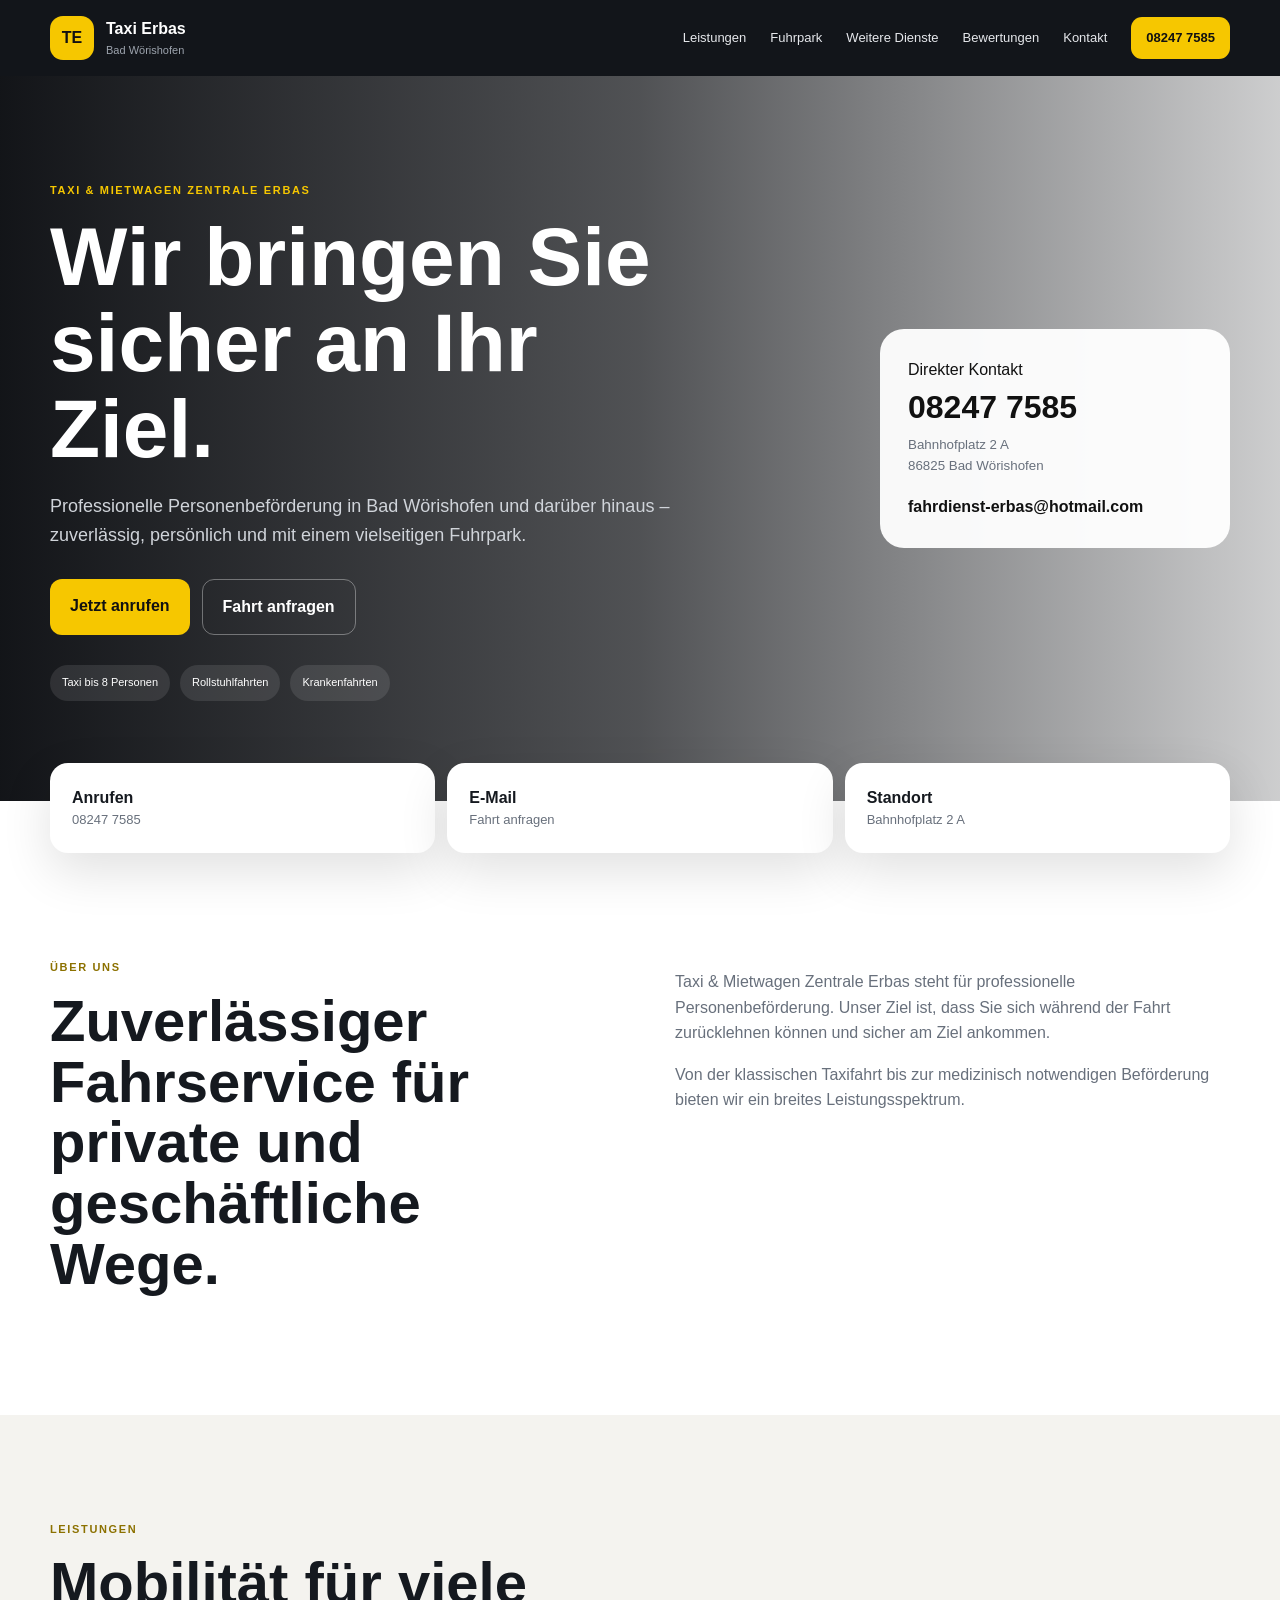
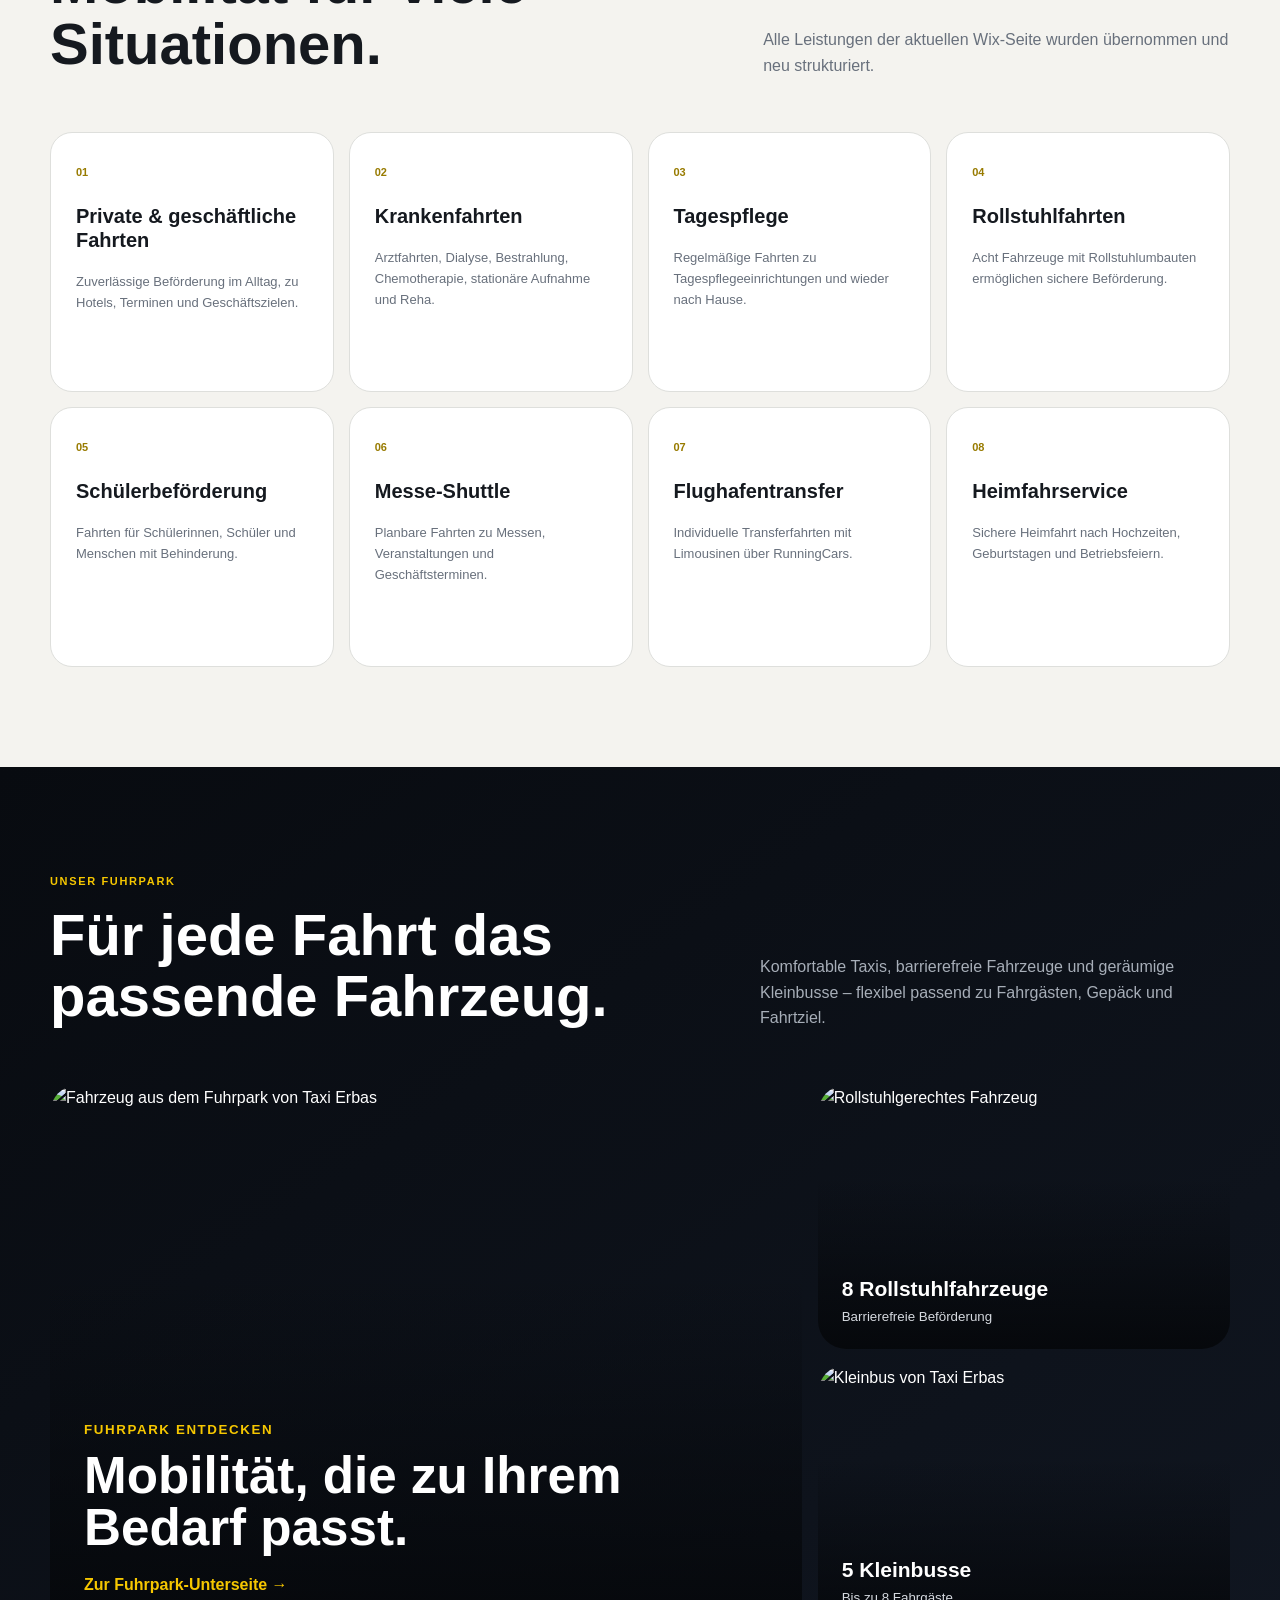
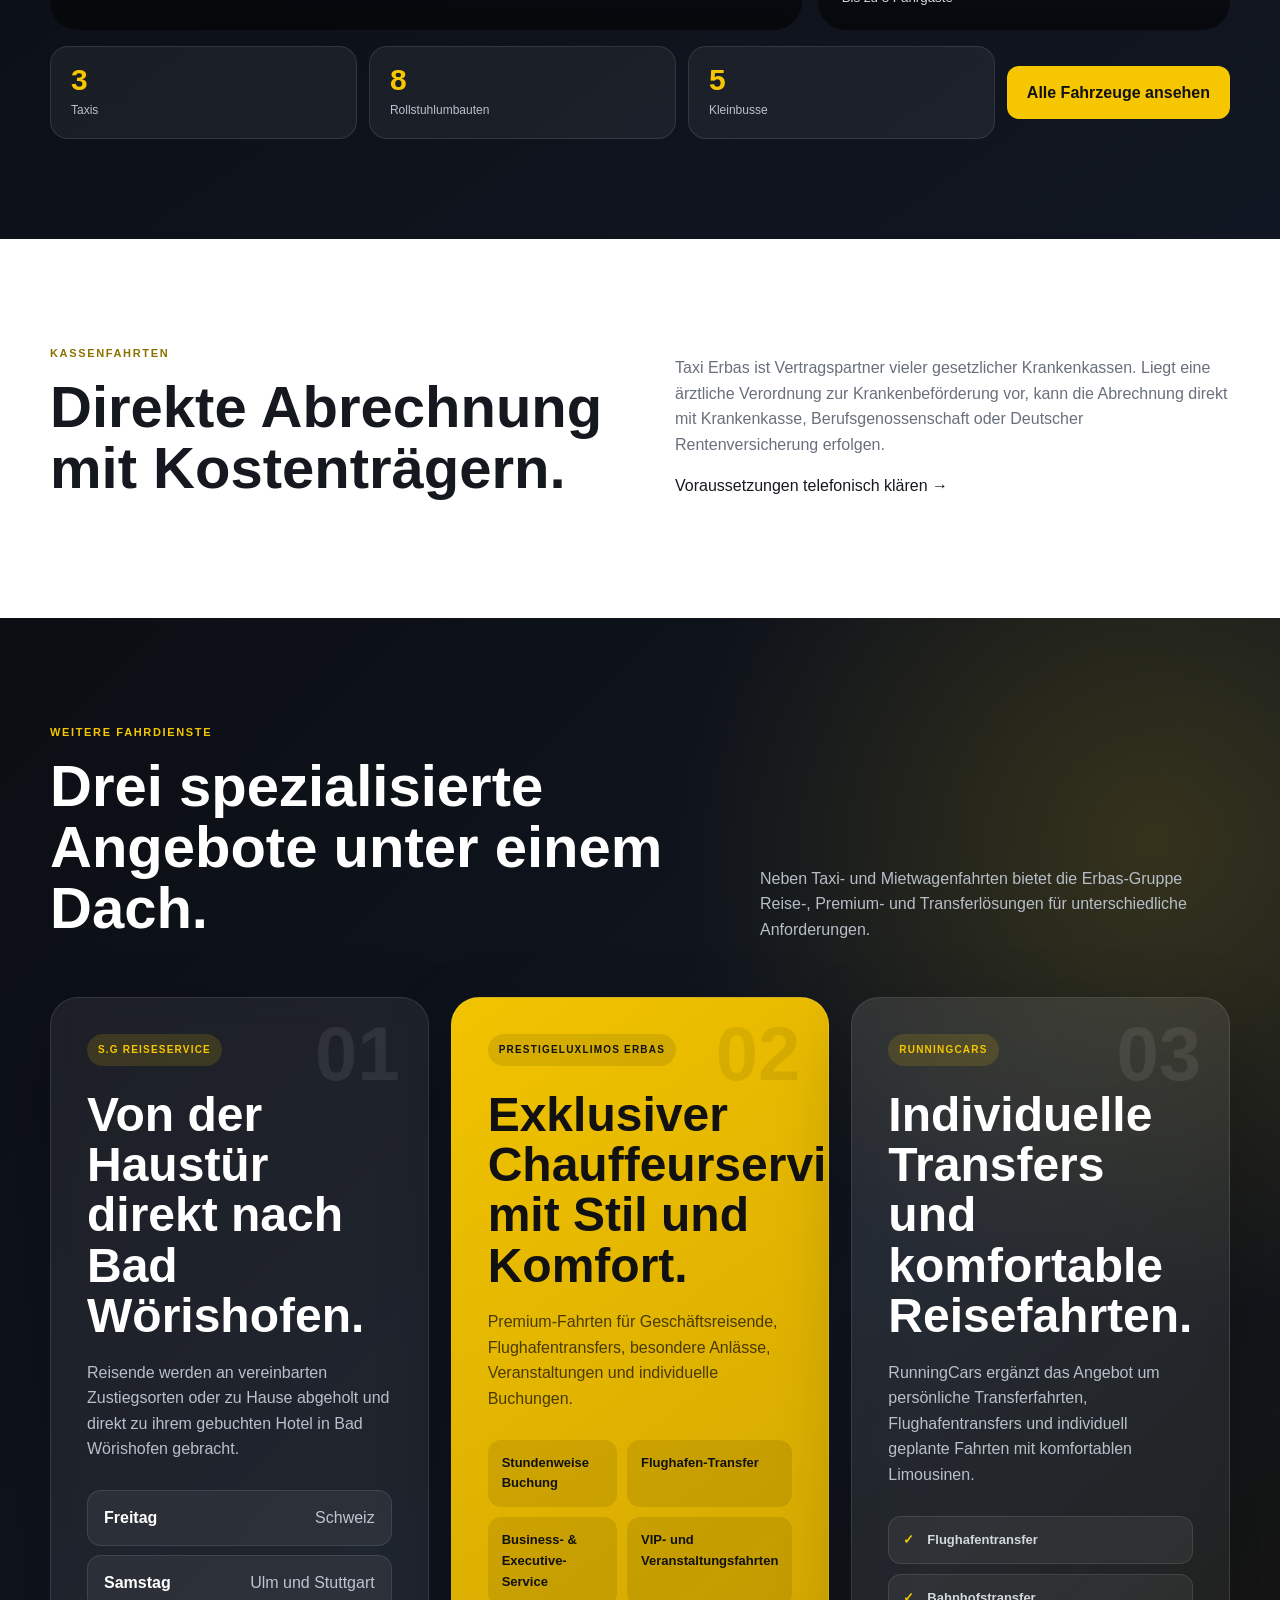
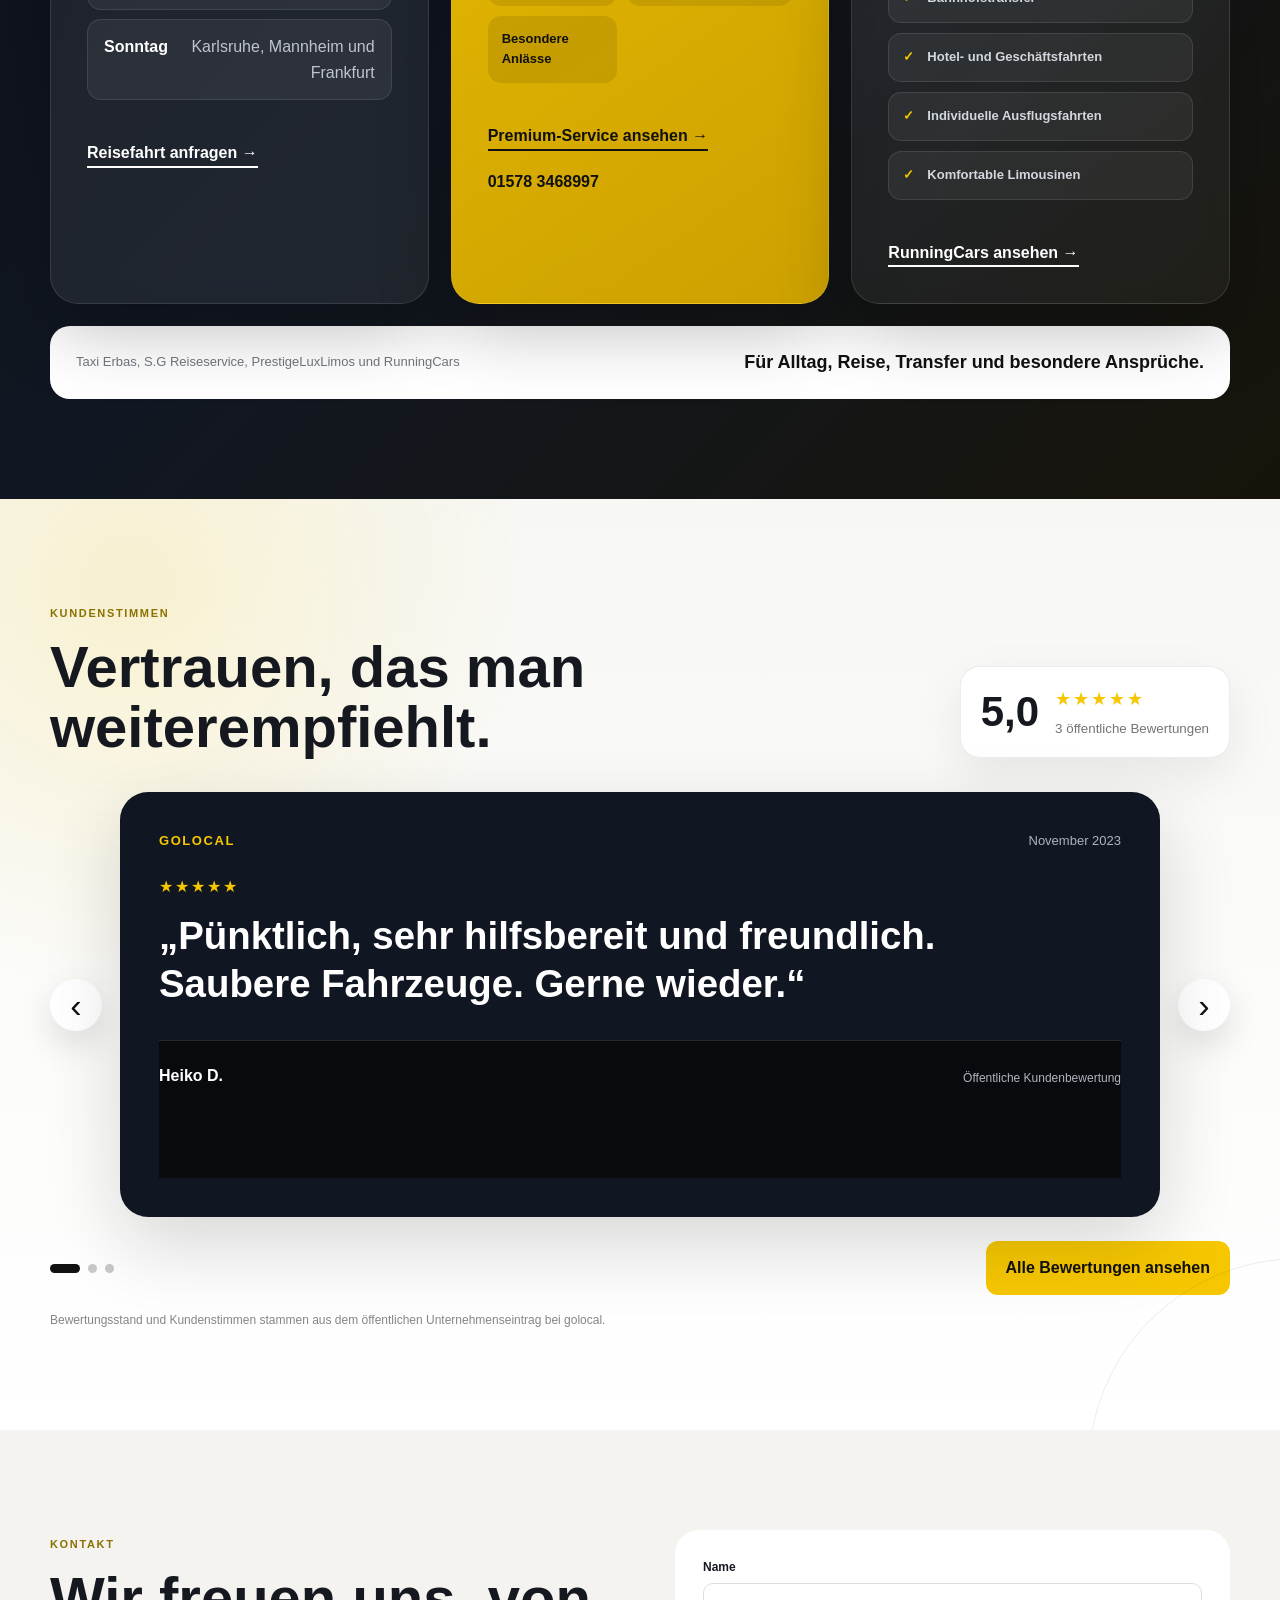
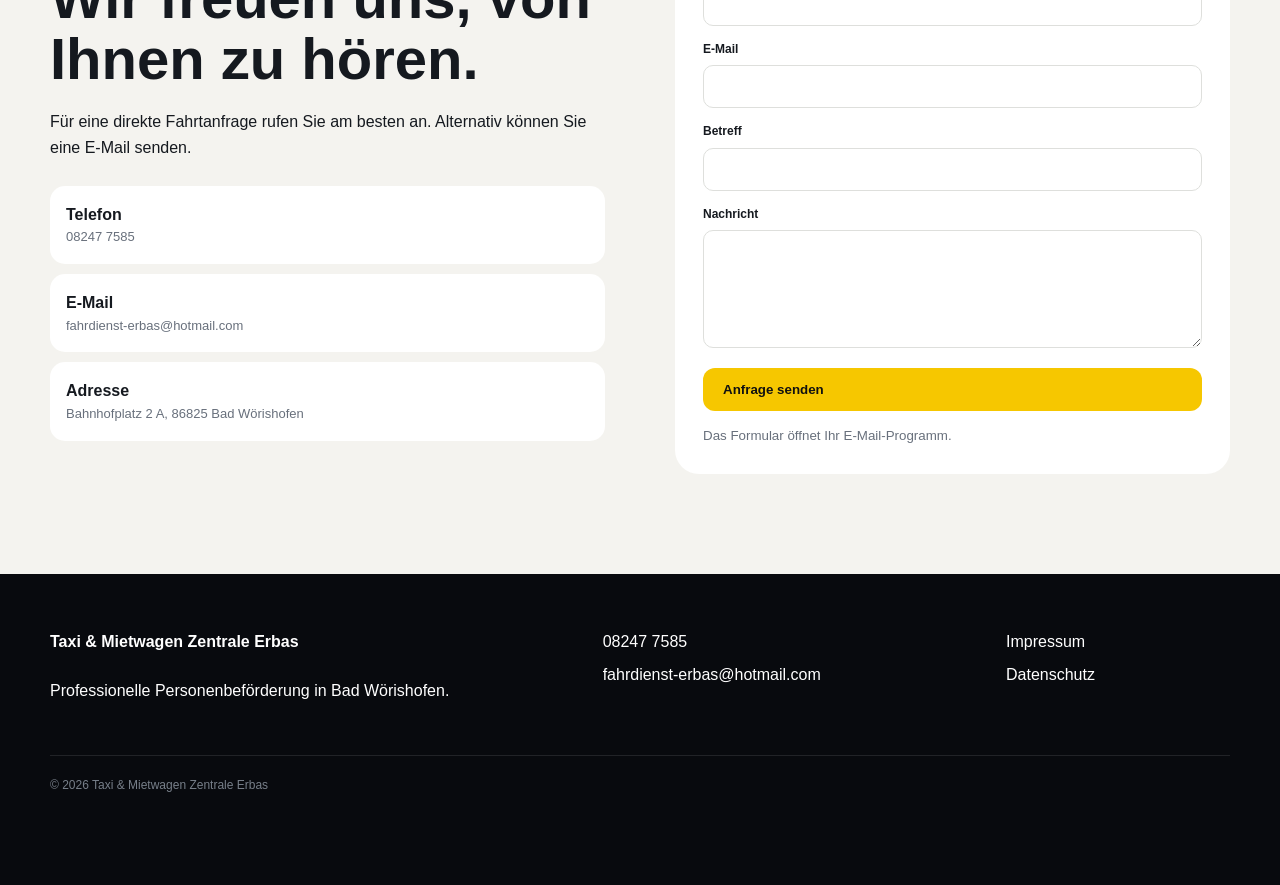
==== index.html @ 3361a1f7 "Add files via upload" ====
<!doctype html>
<html lang="de">
<head>
  <meta charset="utf-8">
  <meta name="viewport" content="width=device-width,initial-scale=1">
  <meta name="description" content="Taxi & Mietwagen Zentrale Erbas in Bad Wörishofen – Taxi, Krankenfahrten, Rollstuhlfahrten, Schülerbeförderung und Flughafentransfer.">
  <title>Taxi & Mietwagen Zentrale Erbas</title>
  <link rel="stylesheet" href="assets/css/style.css">
</head>
<body>
<header class="site-header">
  <div class="container nav-wrap">
    <a class="brand" href="#start"><span class="brand-mark">TE</span><span><strong>Taxi Erbas</strong><small>Bad Wörishofen</small></span></a>
    <button class="menu-toggle" aria-label="Menü öffnen">☰</button>
    <nav class="main-nav">
      <a href="#leistungen">Leistungen</a><a href="fuhrpark.html">Fuhrpark</a><a href="#zusatzdienste">Weitere Dienste</a><a href="#bewertungen">Bewertungen</a><a href="#kontakt">Kontakt</a>
      <a class="nav-call" href="tel:+4982477585">08247 7585</a>
    </nav>
  </div>
</header>

<main>
<section class="hero" id="start">
  <div class="hero-overlay"></div>
  <div class="container hero-grid">
    <div class="hero-copy reveal">
      <span class="eyebrow">Taxi & Mietwagen Zentrale Erbas</span>
      <h1>Wir bringen Sie sicher an Ihr Ziel.</h1>
      <p>Professionelle Personenbeförderung in Bad Wörishofen und darüber hinaus – zuverlässig, persönlich und mit einem vielseitigen Fuhrpark.</p>
      <div class="hero-actions"><a class="btn primary" href="tel:+4982477585">Jetzt anrufen</a><a class="btn ghost" href="#kontakt">Fahrt anfragen</a></div>
      <div class="hero-facts"><span>Taxi bis 8 Personen</span><span>Rollstuhlfahrten</span><span>Krankenfahrten</span></div>
    </div>
    <div class="hero-card reveal"><span>Direkter Kontakt</span><strong>08247 7585</strong><small>Bahnhofplatz 2 A<br>86825 Bad Wörishofen</small><a href="mailto:fahrdienst-erbas@hotmail.com">fahrdienst-erbas@hotmail.com</a></div>
  </div>
</section>

<section class="quick-contact"><div class="container quick-grid">
  <a href="tel:+4982477585"><b>Anrufen</b><span>08247 7585</span></a>
  <a href="mailto:fahrdienst-erbas@hotmail.com"><b>E-Mail</b><span>Fahrt anfragen</span></a>
  <a href="#kontakt"><b>Standort</b><span>Bahnhofplatz 2 A</span></a>
</div></section>

<section class="section intro"><div class="container split">
  <div><span class="eyebrow dark">Über uns</span><h2>Zuverlässiger Fahrservice für private und geschäftliche Wege.</h2></div>
  <div><p>Taxi & Mietwagen Zentrale Erbas steht für professionelle Personenbeförderung. Unser Ziel ist, dass Sie sich während der Fahrt zurücklehnen können und sicher am Ziel ankommen.</p><p>Von der klassischen Taxifahrt bis zur medizinisch notwendigen Beförderung bieten wir ein breites Leistungsspektrum.</p></div>
</div></section>

<section class="section services" id="leistungen"><div class="container">
  <div class="section-head"><div><span class="eyebrow dark">Leistungen</span><h2>Mobilität für viele Situationen.</h2></div><p>Alle Leistungen der aktuellen Wix-Seite wurden übernommen und neu strukturiert.</p></div>
  <div class="cards">
    <article><span>01</span><h3>Private & geschäftliche Fahrten</h3><p>Zuverlässige Beförderung im Alltag, zu Hotels, Terminen und Geschäftszielen.</p></article>
    <article><span>02</span><h3>Krankenfahrten</h3><p>Arztfahrten, Dialyse, Bestrahlung, Chemotherapie, stationäre Aufnahme und Reha.</p></article>
    <article><span>03</span><h3>Tagespflege</h3><p>Regelmäßige Fahrten zu Tagespflegeeinrichtungen und wieder nach Hause.</p></article>
    <article><span>04</span><h3>Rollstuhlfahrten</h3><p>Acht Fahrzeuge mit Rollstuhlumbauten ermöglichen sichere Beförderung.</p></article>
    <article><span>05</span><h3>Schülerbeförderung</h3><p>Fahrten für Schülerinnen, Schüler und Menschen mit Behinderung.</p></article>
    <article><span>06</span><h3>Messe-Shuttle</h3><p>Planbare Fahrten zu Messen, Veranstaltungen und Geschäftsterminen.</p></article>
    <article><span>07</span><h3>Flughafentransfer</h3><p>Individuelle Transferfahrten mit Limousinen über RunningCars.</p></article>
    <article><span>08</span><h3>Heimfahrservice</h3><p>Sichere Heimfahrt nach Hochzeiten, Geburtstagen und Betriebsfeiern.</p></article>
  </div>
</div></section>

<section class="section fleet fleet-preview fleet-preview-premium" id="fuhrpark">
  <div class="container">
    <div class="section-head light">
      <div><span class="eyebrow">Unser Fuhrpark</span><h2>Für jede Fahrt das passende Fahrzeug.</h2></div>
      <p>Komfortable Taxis, barrierefreie Fahrzeuge und geräumige Kleinbusse – flexibel passend zu Fahrgästen, Gepäck und Fahrtziel.</p>
    </div>

    <div class="home-fleet-showcase">
      <a class="home-fleet-main" href="fuhrpark.html">
        <img src="https://static.wixstatic.com/media/62263c_efc6a86daa5645cda91dda075785395d~mv2.jpg/v1/fill/w_1600,h_1000,al_c,q_88/62263c_efc6a86daa5645cda91dda075785395d~mv2.jpg" alt="Fahrzeug aus dem Fuhrpark von Taxi Erbas">
        <span class="home-fleet-shade"></span>
        <div class="home-fleet-copy"><small>Fuhrpark entdecken</small><h3>Mobilität, die zu Ihrem Bedarf passt.</h3><b>Zur Fuhrpark-Unterseite →</b></div>
      </a>
      <div class="home-fleet-side">
        <a href="fuhrpark.html#rollstuhl"><img src="https://static.wixstatic.com/media/62263c_757d0541879744f8bd866b27f33634ce~mv2.jpg/v1/fill/w_900,h_650,al_c,q_88/62263c_757d0541879744f8bd866b27f33634ce~mv2.jpg" alt="Rollstuhlgerechtes Fahrzeug"><span><b>8 Rollstuhlfahrzeuge</b><small>Barrierefreie Beförderung</small></span></a>
        <a href="fuhrpark.html#kleinbusse"><img src="https://static.wixstatic.com/media/62263c_3dfb307a0dfd49b8b3eaa5265e190fb9~mv2.jpg/v1/fill/w_900,h_650,al_c,q_88/62263c_3dfb307a0dfd49b8b3eaa5265e190fb9~mv2.jpg" alt="Kleinbus von Taxi Erbas"><span><b>5 Kleinbusse</b><small>Bis zu 8 Fahrgäste</small></span></a>
      </div>
    </div>

    <div class="home-fleet-bottom">
      <div class="home-fleet-stat"><strong>3</strong><span>Taxis</span></div>
      <div class="home-fleet-stat"><strong>8</strong><span>Rollstuhlumbauten</span></div>
      <div class="home-fleet-stat"><strong>5</strong><span>Kleinbusse</span></div>
      <a class="btn primary" href="fuhrpark.html">Alle Fahrzeuge ansehen</a>
    </div>
  </div>
</section>

<section class="section insurance"><div class="container split">
  <div><span class="eyebrow dark">Kassenfahrten</span><h2>Direkte Abrechnung mit Kostenträgern.</h2></div>
  <div><p>Taxi Erbas ist Vertragspartner vieler gesetzlicher Krankenkassen. Liegt eine ärztliche Verordnung zur Krankenbeförderung vor, kann die Abrechnung direkt mit Krankenkasse, Berufsgenossenschaft oder Deutscher Rentenversicherung erfolgen.</p><a class="text-link" href="tel:+4982477585">Voraussetzungen telefonisch klären →</a></div>
</div></section>


<section class="section extra-services" id="zusatzdienste">
  <div class="container">
    <div class="section-head extra-head">
      <div>
        <span class="eyebrow">Weitere Fahrdienste</span>
        <h2>Drei spezialisierte Angebote unter einem Dach.</h2>
      </div>
      <p>Neben Taxi- und Mietwagenfahrten bietet die Erbas-Gruppe Reise-, Premium- und Transferlösungen für unterschiedliche Anforderungen.</p>
    </div>

    <div class="extra-service-grid three-services">
      <article class="extra-card sg-card">
        <div class="extra-number">01</div>
        <span class="service-label">S.G Reiseservice</span>
        <h3>Von der Haustür direkt nach Bad Wörishofen.</h3>
        <p>Reisende werden an vereinbarten Zustiegsorten oder zu Hause abgeholt und direkt zu ihrem gebuchten Hotel in Bad Wörishofen gebracht.</p>

        <div class="route-list">
          <div><b>Freitag</b><span>Schweiz</span></div>
          <div><b>Samstag</b><span>Ulm und Stuttgart</span></div>
          <div><b>Sonntag</b><span>Karlsruhe, Mannheim und Frankfurt</span></div>
        </div>

        <a class="extra-action" href="tel:+4982477585">Reisefahrt anfragen →</a>
      </article>

      <article class="extra-card prestige-card">
        <div class="extra-number">02</div>
        <span class="service-label">PrestigeLuxLimos Erbas</span>
        <h3>Exklusiver Chauffeurservice mit Stil und Komfort.</h3>
        <p>Premium-Fahrten für Geschäftsreisende, Flughafentransfers, besondere Anlässe, Veranstaltungen und individuelle Buchungen.</p>

        <ul class="premium-list">
          <li>Stundenweise Buchung</li>
          <li>Flughafen-Transfer</li>
          <li>Business- & Executive-Service</li>
          <li>VIP- und Veranstaltungsfahrten</li>
          <li>Besondere Anlässe</li>
        </ul>

        <div class="prestige-actions">
          <a class="extra-action" href="https://www.prestigeluxlimos-erbas.de/" target="_blank" rel="noopener">Premium-Service ansehen →</a>
          <a class="prestige-phone" href="tel:+4915783468997">01578 3468997</a>
        </div>
      </article>

      <article class="extra-card running-card">
        <div class="extra-number">03</div>
        <span class="service-label">RunningCars</span>
        <h3>Individuelle Transfers und komfortable Reisefahrten.</h3>
        <p>RunningCars ergänzt das Angebot um persönliche Transferfahrten, Flughafentransfers und individuell geplante Fahrten mit komfortablen Limousinen.</p>

        <ul class="running-list">
          <li>Flughafentransfer</li>
          <li>Bahnhofstransfer</li>
          <li>Hotel- und Geschäftsfahrten</li>
          <li>Individuelle Ausflugsfahrten</li>
          <li>Komfortable Limousinen</li>
        </ul>

        <a class="extra-action" href="https://www.running-cars.de" target="_blank" rel="noopener">RunningCars ansehen →</a>
      </article>
    </div>

    <div class="extra-note">
      <span>Taxi Erbas, S.G Reiseservice, PrestigeLuxLimos und RunningCars</span>
      <strong>Für Alltag, Reise, Transfer und besondere Ansprüche.</strong>
    </div>
  </div>
</section>


<section class="section reviews-section" id="bewertungen">
  <div class="container">
    <div class="reviews-heading">
      <div>
        <span class="eyebrow dark">Kundenstimmen</span>
        <h2>Vertrauen, das man weiterempfiehlt.</h2>
      </div>

      <div class="reviews-score" aria-label="5 von 5 Sternen bei drei Bewertungen">
        <strong>5,0</strong>
        <div>
          <div class="review-stars" aria-hidden="true">
            <span>★</span><span>★</span><span>★</span><span>★</span><span>★</span>
          </div>
          <small>3 öffentliche Bewertungen</small>
        </div>
      </div>
    </div>

    <div class="reviews-stage">
      <button class="review-arrow review-prev" type="button" aria-label="Vorherige Bewertung">‹</button>

      <div class="reviews-track">
        <article class="review-card is-active">
          <div class="review-card-top">
            <span class="review-platform">golocal</span>
            <span class="review-date">November 2023</span>
          </div>
          <div class="review-card-stars" aria-label="5 Sterne">★★★★★</div>
          <blockquote>„Pünktlich, sehr hilfsbereit und freundlich. Saubere Fahrzeuge. Gerne wieder.“</blockquote>
          <footer>
            <strong>Heiko D.</strong>
            <span>Öffentliche Kundenbewertung</span>
          </footer>
        </article>

        <article class="review-card">
          <div class="review-card-top">
            <span class="review-platform">golocal</span>
            <span class="review-date">September 2021</span>
          </div>
          <div class="review-card-stars" aria-label="5 Sterne">★★★★★</div>
          <blockquote>„Seit Jahren zuverlässig, freundlich und besonders hilfreich bei Fahrten für ältere und pflegebedürftige Personen.“</blockquote>
          <footer>
            <strong>hermine1505</strong>
            <span>Öffentliche Kundenbewertung, sinngemäß gekürzt</span>
          </footer>
        </article>

        <article class="review-card">
          <div class="review-card-top">
            <span class="review-platform">golocal</span>
            <span class="review-date">Juni 2020</span>
          </div>
          <div class="review-card-stars" aria-label="5 Sterne">★★★★★</div>
          <blockquote>„Bin sehr zufrieden.“</blockquote>
          <footer>
            <strong>geggo71</strong>
            <span>Öffentliche Kundenbewertung</span>
          </footer>
        </article>
      </div>

      <button class="review-arrow review-next" type="button" aria-label="Nächste Bewertung">›</button>
    </div>

    <div class="reviews-bottom">
      <div class="review-dots" aria-label="Bewertung auswählen">
        <button class="is-active" type="button" aria-label="Bewertung 1"></button>
        <button type="button" aria-label="Bewertung 2"></button>
        <button type="button" aria-label="Bewertung 3"></button>
      </div>

      <a class="btn primary review-source-link"
         href="https://www.golocal.de/bad-woerishofen/fahrdienste/taxi-mietwagen-zentrale-erbas-9PFuN/"
         target="_blank"
         rel="noopener noreferrer">
        Alle Bewertungen ansehen
      </a>
    </div>

    <p class="review-source-note">
      Bewertungsstand und Kundenstimmen stammen aus dem öffentlichen Unternehmenseintrag bei golocal.
    </p>
  </div>
</section>

<section class="section contact" id="kontakt"><div class="container contact-grid">
  <div><span class="eyebrow dark">Kontakt</span><h2>Wir freuen uns, von Ihnen zu hören.</h2><p>Für eine direkte Fahrtanfrage rufen Sie am besten an. Alternativ können Sie eine E-Mail senden.</p><div class="contact-list"><a href="tel:+4982477585"><b>Telefon</b><span>08247 7585</span></a><a href="mailto:fahrdienst-erbas@hotmail.com"><b>E-Mail</b><span>fahrdienst-erbas@hotmail.com</span></a><div><b>Adresse</b><span>Bahnhofplatz 2 A, 86825 Bad Wörishofen</span></div></div></div>
  <form class="contact-form" action="mailto:fahrdienst-erbas@hotmail.com" method="post" enctype="text/plain"><label>Name<input name="Name" required></label><label>E-Mail<input type="email" name="E-Mail" required></label><label>Betreff<input name="Betreff"></label><label>Nachricht<textarea name="Nachricht" rows="6" required></textarea></label><button class="btn primary" type="submit">Anfrage senden</button><small>Das Formular öffnet Ihr E-Mail-Programm.</small></form>
</div></section>
</main>

<footer><div class="container footer-grid"><div><strong>Taxi & Mietwagen Zentrale Erbas</strong><p>Professionelle Personenbeförderung in Bad Wörishofen.</p></div><div><a href="tel:+4982477585">08247 7585</a><a href="mailto:fahrdienst-erbas@hotmail.com">fahrdienst-erbas@hotmail.com</a></div><div><a href="impressum.html">Impressum</a><a href="datenschutz.html">Datenschutz</a></div></div><div class="container copyright">© <span id="year"></span> Taxi & Mietwagen Zentrale Erbas</div></footer>
<div class="mobile-bar"><a href="tel:+4982477585">Anrufen</a><a href="#kontakt">Anfragen</a></div>
<script src="assets/js/main.js"></script>
</body></html>
---- assets/css/style.css ----
:root{--yellow:#f6c700;--dark:#0b0e13;--ink:#15191f;--muted:#68707c;--paper:#f4f3ef;--line:#dedfdc}*{box-sizing:border-box}html{scroll-behavior:smooth}body{margin:0;font-family:Arial,Helvetica,sans-serif;color:var(--ink);line-height:1.6}a{text-decoration:none;color:inherit}img{display:block;width:100%}.container{width:min(1180px,calc(100% - 40px));margin:auto}.site-header{position:sticky;top:0;z-index:50;background:rgba(11,14,19,.97);backdrop-filter:blur(15px)}.nav-wrap{min-height:76px;display:flex;align-items:center;justify-content:space-between}.brand{display:flex;align-items:center;gap:12px;color:#fff}.brand-mark{display:grid;place-items:center;width:44px;height:44px;border-radius:13px;background:var(--yellow);color:#111;font-weight:900}.brand strong,.brand small{display:block}.brand small{color:#9da4ae;font-size:11px}.main-nav{display:flex;align-items:center;gap:24px;color:#e6e8ec;font-size:13px}.nav-call{padding:11px 15px;border-radius:11px;background:var(--yellow);color:#111;font-weight:900}.menu-toggle{display:none;border:0;background:var(--yellow);width:44px;height:44px;border-radius:11px}.hero{position:relative;min-height:720px;display:grid;align-items:center;background:url("https://static.wixstatic.com/media/11062b_0010dd216f5447cfab09a3355e2803fb~mv2_d_3840_2200_s_2.jpg/v1/fill/w_940%2Ch_440%2Cal_c%2Cq_85%2Cusm_0.66_1.00_0.01%2Cenc_avif%2Cquality_auto/Taxi%20On%20Road%20Header.jpg") center/cover;color:#fff}.hero-overlay{position:absolute;inset:0;background:linear-gradient(90deg,rgba(6,8,12,.95),rgba(6,8,12,.7),rgba(6,8,12,.2))}.hero-grid{position:relative;display:grid;grid-template-columns:1.2fr .8fr;gap:70px;align-items:center;padding:100px 0}.eyebrow{color:var(--yellow);font-size:11px;font-weight:900;text-transform:uppercase;letter-spacing:.15em}.eyebrow.dark{color:#8c7100}.hero h1,.section h2{margin:12px 0 20px;line-height:1.05}.hero h1{font-size:clamp(48px,7vw,82px)}.hero-copy>p{max-width:650px;color:#d0d4da;font-size:18px}.hero-actions{display:flex;gap:12px;flex-wrap:wrap;margin:30px 0}.btn{display:inline-flex;padding:14px 20px;border:0;border-radius:12px;font-weight:900}.primary{background:var(--yellow);color:#111}.ghost{border:1px solid rgba(255,255,255,.35)}.hero-facts{display:flex;gap:10px;flex-wrap:wrap}.hero-facts span{padding:9px 12px;border-radius:999px;background:rgba(255,255,255,.1);font-size:11px}.hero-card{justify-self:end;width:min(100%,350px);padding:28px;border-radius:24px;background:rgba(255,255,255,.95);color:#111}.hero-card span,.hero-card strong,.hero-card small,.hero-card a{display:block}.hero-card strong{font-size:32px}.hero-card small{color:var(--muted)}.hero-card a{margin-top:18px;font-weight:800}.quick-contact{margin-top:-38px;position:relative;z-index:5}.quick-grid{display:grid;grid-template-columns:repeat(3,1fr);gap:12px}.quick-grid a{padding:22px;border-radius:18px;background:#fff;box-shadow:0 18px 50px rgba(0,0,0,.12)}.quick-grid b,.quick-grid span{display:block}.quick-grid span{color:var(--muted);font-size:13px}.section{padding:100px 0}.split{display:grid;grid-template-columns:1fr 1fr;gap:70px}.section h2{font-size:clamp(35px,5vw,58px)}.split p,.section-head>p{color:var(--muted)}.section-head{display:flex;justify-content:space-between;gap:50px;align-items:end;margin-bottom:38px}.section-head>p{max-width:470px}.services{background:var(--paper)}.cards{display:grid;grid-template-columns:repeat(4,1fr);gap:15px}.cards article{min-height:260px;padding:25px;border-radius:22px;background:#fff;border:1px solid var(--line)}.cards article>span{color:#987b00;font-size:11px;font-weight:900}.cards h3{font-size:20px;line-height:1.2}.cards p{color:var(--muted);font-size:13px}.fleet{background:var(--dark);color:#fff}.section-head.light>p{color:#a7aeb8}.fleet-stats{display:grid;grid-template-columns:repeat(3,1fr);gap:14px;margin-bottom:22px}.fleet-stats div{padding:24px;border-radius:20px;background:#151a22}.fleet-stats strong,.fleet-stats span{display:block}.fleet-stats strong{color:var(--yellow);font-size:42px}.fleet-gallery{display:grid;grid-template-columns:repeat(2,1fr);gap:14px}.fleet-gallery img{height:360px;object-fit:cover;border-radius:22px}.travel{background:#111722;color:#fff}.travel-grid{display:grid;grid-template-columns:1.3fr .7fr;gap:60px;align-items:center}.travel-copy p,.travel-copy li{color:#bcc2cb}.travel-card{padding:30px;border-radius:24px;background:var(--yellow);color:#111}.travel-card h3{font-size:34px}.contact{background:var(--paper)}.contact-grid{display:grid;grid-template-columns:1fr 1fr;gap:70px}.contact-list{display:grid;gap:10px;margin-top:25px}.contact-list a,.contact-list div{padding:16px;border-radius:15px;background:#fff}.contact-list b,.contact-list span{display:block}.contact-list span{color:var(--muted);font-size:13px}.contact-form{display:grid;gap:14px;padding:28px;border-radius:24px;background:#fff}.contact-form label{font-size:12px;font-weight:800}.contact-form input,.contact-form textarea{width:100%;margin-top:6px;padding:13px;border:1px solid var(--line);border-radius:10px}.contact-form small{color:var(--muted)}footer{padding:55px 0 90px;background:#080a0e;color:#fff}.footer-grid{display:grid;grid-template-columns:1.4fr 1fr .6fr;gap:30px}.footer-grid div{display:grid;align-content:start;gap:7px}.copyright{margin-top:35px;padding-top:20px;border-top:1px solid rgba(255,255,255,.1);color:#777f89;font-size:12px}.mobile-bar{display:none}.reveal{opacity:0;transform:translateY(22px);transition:.6s}.reveal.visible{opacity:1;transform:none}@media(max-width:900px){.menu-toggle{display:block}.main-nav{position:absolute;left:0;right:0;top:76px;display:none;flex-direction:column;padding:18px 20px;background:#0b0e13}.main-nav.open{display:flex}.hero-grid,.split,.travel-grid,.contact-grid{grid-template-columns:1fr}.hero-card{justify-self:start}.cards{grid-template-columns:repeat(2,1fr)}.section-head{display:block}.fleet-gallery img{height:300px}}@media(max-width:600px){.container{width:min(100% - 22px,1180px)}.nav-wrap{min-height:66px}.main-nav{top:66px}.hero{min-height:auto}.hero-grid{padding:65px 0 90px;gap:35px}.hero h1{font-size:44px}.hero-copy>p{font-size:15px}.hero-card{width:100%;padding:22px}.quick-contact{margin-top:-28px}.quick-grid,.cards,.fleet-stats,.fleet-gallery{grid-template-columns:1fr}.section{padding:68px 0}.section h2{font-size:36px}.fleet-gallery img{height:240px}.contact-form{padding:18px}.footer-grid{grid-template-columns:1fr}.mobile-bar{position:fixed;left:0;right:0;bottom:0;z-index:60;display:grid;grid-template-columns:1fr 1fr;padding:8px;background:#090b0f}.mobile-bar a{padding:13px;text-align:center;font-weight:900}.mobile-bar a:first-child{background:var(--yellow);color:#111}.mobile-bar a:last-child{color:#fff;border:1px solid #30343a}}
.service-area{background:#fff}.location-grid{display:grid;grid-template-columns:1.2fr .8fr;gap:22px}.map-card,.area-card{border-radius:24px;overflow:hidden;background:var(--paper);border:1px solid var(--line)}.map-card iframe{display:block;width:100%;height:430px;border:0}.map-card>a{display:block;padding:15px 20px;font-weight:900}.area-card{padding:30px}.area-card h3{font-size:32px;line-height:1.1;margin:10px 0 20px}.area-tags{display:flex;flex-wrap:wrap;gap:9px;margin-bottom:28px}.area-tags span{padding:9px 12px;border-radius:999px;background:#fff;border:1px solid var(--line);font-size:12px;font-weight:800}.faq-section{background:var(--paper)}.faq-list{display:grid;gap:12px}.faq-list details{background:#fff;border:1px solid var(--line);border-radius:17px;padding:0 20px}.faq-list summary{cursor:pointer;list-style:none;padding:20px 38px 20px 0;font-weight:900;position:relative}.faq-list summary::-webkit-details-marker{display:none}.faq-list summary:after{content:"+";position:absolute;right:0;top:15px;font-size:25px}.faq-list details[open] summary:after{content:"–"}.faq-list p{margin:0 0 20px;color:var(--muted);max-width:900px}.floating-call{position:fixed;right:22px;bottom:22px;z-index:55;display:grid;place-items:center;width:58px;height:58px;border-radius:50%;background:var(--yellow);color:#111;font-size:24px;box-shadow:0 16px 40px rgba(0,0,0,.28)}@media(max-width:900px){.location-grid{grid-template-columns:1fr}.floating-call{bottom:82px}}@media(max-width:600px){.map-card iframe{height:310px}.area-card{padding:22px}.area-card h3{font-size:27px}.floating-call{right:14px;bottom:78px;width:52px;height:52px}}

/* Paket 3 – Weitere Fahrdienste */
.extra-services{position:relative;overflow:hidden;background:radial-gradient(circle at 90% 15%,rgba(246,199,0,.16),transparent 28%),linear-gradient(135deg,#0b0e13 0%,#111722 55%,#17140a 100%);color:#fff}.extra-head>p{color:#b7bec8}.extra-service-grid{display:grid;grid-template-columns:1fr 1fr;gap:22px}.extra-card{position:relative;overflow:hidden;min-height:570px;padding:36px;border:1px solid rgba(255,255,255,.11);border-radius:28px;background:rgba(255,255,255,.065);box-shadow:0 26px 70px rgba(0,0,0,.25);backdrop-filter:blur(12px)}.prestige-card{background:linear-gradient(145deg,rgba(246,199,0,.98),rgba(216,169,0,.94));color:#111}.extra-number{position:absolute;right:28px;top:18px;font-size:76px;line-height:1;font-weight:900;color:rgba(255,255,255,.08)}.prestige-card .extra-number{color:rgba(0,0,0,.08)}.service-label{display:inline-flex;padding:8px 11px;border-radius:999px;background:rgba(246,199,0,.14);color:var(--yellow);text-transform:uppercase;letter-spacing:.12em;font-size:10px;font-weight:900}.prestige-card .service-label{background:rgba(0,0,0,.1);color:#111}.extra-card h3{max-width:530px;margin:24px 0 18px;font-size:clamp(30px,4vw,48px);line-height:1.05}.extra-card>p{max-width:570px;color:#b9c0ca}.prestige-card>p{color:rgba(0,0,0,.68)}.route-list{display:grid;gap:9px;margin:28px 0}.route-list div{display:flex;justify-content:space-between;gap:18px;padding:14px 16px;border:1px solid rgba(255,255,255,.1);border-radius:14px;background:rgba(255,255,255,.055)}.route-list span{color:#bec5ce;text-align:right}.premium-list{display:grid;grid-template-columns:1fr 1fr;gap:10px;padding:0;margin:28px 0;list-style:none}.premium-list li{padding:13px 14px;border-radius:13px;background:rgba(0,0,0,.09);font-weight:800;font-size:13px}.extra-action{display:inline-flex;margin-top:12px;font-weight:900;border-bottom:2px solid currentColor}.prestige-actions{display:flex;align-items:center;gap:18px;flex-wrap:wrap}.prestige-phone{font-weight:900}.extra-note{display:flex;justify-content:space-between;gap:25px;align-items:center;margin-top:22px;padding:22px 26px;border-radius:20px;background:#fff;color:#111}.extra-note span{color:#717780;font-size:13px}.extra-note strong{text-align:right;font-size:18px}@media(max-width:900px){.extra-service-grid{grid-template-columns:1fr}.extra-card{min-height:auto}}@media(max-width:600px){.extra-card{padding:25px 20px;border-radius:22px}.extra-card h3{font-size:34px}.premium-list{grid-template-columns:1fr}.route-list div{display:grid;gap:2px}.route-list span{text-align:left}.extra-note{display:block;padding:20px}.extra-note strong{display:block;text-align:left;margin-top:6px}}


/* Paket 3 V2 – dritter Zusatzdienst RunningCars */
.extra-service-grid.three-services{
  grid-template-columns:repeat(3,minmax(0,1fr));
}
.three-services .extra-card{
  min-height:620px;
}
.running-card{
  background:linear-gradient(145deg,rgba(255,255,255,.1),rgba(255,255,255,.045));
}
.running-card:after{
  background:rgba(255,255,255,.09);
}
.running-list{
  display:grid;
  gap:10px;
  padding:0;
  margin:28px 0;
  list-style:none;
}
.running-list li{
  position:relative;
  padding:13px 14px 13px 38px;
  border:1px solid rgba(255,255,255,.1);
  border-radius:13px;
  background:rgba(255,255,255,.055);
  color:#d3d8df;
  font-size:13px;
  font-weight:800;
}
.running-list li:before{
  content:"✓";
  position:absolute;
  left:14px;
  color:var(--yellow);
  font-weight:900;
}
@media(max-width:1100px){
  .extra-service-grid.three-services{
    grid-template-columns:1fr 1fr;
  }
  .running-card{
    grid-column:1/-1;
    min-height:auto;
  }
  .running-list{
    grid-template-columns:1fr 1fr;
  }
}
@media(max-width:760px){
  .extra-service-grid.three-services{
    grid-template-columns:1fr;
  }
  .running-card{
    grid-column:auto;
  }
  .three-services .extra-card{
    min-height:auto;
  }
  .running-list{
    grid-template-columns:1fr;
  }
}

/* Paket 4 – Fuhrpark Vorschau und Unterseite */
.fleet-preview-grid{display:grid;grid-template-columns:repeat(3,minmax(0,1fr));gap:18px;margin-top:28px}
.fleet-preview-card{position:relative;overflow:hidden;min-height:250px;padding:28px;border:1px solid rgba(255,255,255,.12);border-radius:24px;background:rgba(255,255,255,.07);color:#fff;transition:transform .3s ease,background .3s ease,border-color .3s ease}
.fleet-preview-card:hover{transform:translateY(-7px);background:rgba(255,255,255,.11);border-color:rgba(246,199,0,.55)}
.fleet-preview-card>span{display:inline-flex;color:var(--yellow);font-weight:900;letter-spacing:.12em}
.fleet-preview-card h3{margin:42px 0 10px;font-size:28px}
.fleet-preview-card p{color:#bcc3cc;min-height:52px}
.fleet-preview-card b{display:inline-block;margin-top:22px;color:var(--yellow)}
.fleet-preview-action{text-align:center;margin-top:32px}
.subpage-hero{padding:150px 0 86px;background:radial-gradient(circle at 80% 10%,rgba(246,199,0,.18),transparent 26%),linear-gradient(135deg,#090d13,#161b24);color:#fff}
.subpage-hero-grid{display:grid;grid-template-columns:1.25fr .75fr;gap:36px;align-items:end}
.subpage-hero h1{max-width:850px;margin:12px 0 20px;font-size:clamp(48px,7vw,92px);line-height:.96}
.subpage-hero p{max-width:670px;color:#bec5ce;font-size:18px}
.subpage-facts{display:grid;grid-template-columns:repeat(3,1fr);gap:12px}
.subpage-facts div{padding:20px;border:1px solid rgba(255,255,255,.12);border-radius:18px;background:rgba(255,255,255,.06)}
.subpage-facts strong{display:block;color:var(--yellow);font-size:34px}.subpage-facts span{font-size:12px;color:#c6ccd4}
.fleet-category{padding:88px 0}.fleet-category.alt{background:#f3f4f6}.fleet-category.dark{background:#10151d;color:#fff}
.fleet-category-head{display:grid;grid-template-columns:.8fr 1.2fr;gap:50px;align-items:end;margin-bottom:34px}
.fleet-category-head h2{margin:8px 0 0;font-size:clamp(40px,5vw,68px);line-height:1}.fleet-category-head p{color:#6d737c;font-size:17px}.dark .fleet-category-head p{color:#bcc3cc}
.vehicle-showcase{display:grid;grid-template-columns:1.25fr .75fr;gap:22px}
.vehicle-image{min-height:470px;border-radius:28px;background-size:cover;background-position:center;box-shadow:0 25px 70px rgba(0,0,0,.15)}
.vehicle-info{padding:32px;border-radius:28px;background:#fff;box-shadow:0 20px 60px rgba(0,0,0,.1)}
.dark .vehicle-info{background:rgba(255,255,255,.07);border:1px solid rgba(255,255,255,.1)}
.vehicle-info h3{font-size:32px;margin:0 0 12px}.vehicle-info>p{color:#727983}.dark .vehicle-info>p{color:#bbc2cb}
.vehicle-features{display:grid;grid-template-columns:1fr 1fr;gap:10px;margin:26px 0;padding:0;list-style:none}
.vehicle-features li{padding:13px;border-radius:13px;background:#f1f3f5;font-size:13px;font-weight:800}.dark .vehicle-features li{background:rgba(255,255,255,.08)}
.vehicle-note{padding:16px;border-left:3px solid var(--yellow);background:rgba(246,199,0,.1);font-size:13px;margin-bottom:22px}
.fleet-cta{padding:72px 0;background:var(--yellow)}.fleet-cta-inner{display:flex;justify-content:space-between;align-items:center;gap:30px}.fleet-cta h2{margin:0;font-size:clamp(34px,5vw,58px);line-height:1}.fleet-cta p{margin:10px 0 0;max-width:680px}.fleet-cta .btn{background:#111;color:#fff}
@media(max-width:900px){.fleet-preview-grid{grid-template-columns:1fr}.subpage-hero-grid,.fleet-category-head,.vehicle-showcase{grid-template-columns:1fr}.subpage-facts{margin-top:20px}.vehicle-image{min-height:360px}.fleet-cta-inner{display:block}.fleet-cta .btn{margin-top:22px}}
@media(max-width:600px){.subpage-hero{padding:120px 0 64px}.subpage-facts{grid-template-columns:1fr}.vehicle-features{grid-template-columns:1fr}.vehicle-image{min-height:260px}.vehicle-info{padding:23px}.fleet-category{padding:62px 0}}


/* Paket 4 V2 – Premium-Fuhrpark und verbesserte Startseiten-Vorschau */
.fleet-preview-premium{background:linear-gradient(145deg,#080b10,#111722)}
.home-fleet-showcase{display:grid;grid-template-columns:1.55fr .85fr;gap:16px;margin-top:34px}
.home-fleet-main,.home-fleet-side a{position:relative;overflow:hidden;border-radius:28px;color:#fff}
.home-fleet-main{min-height:545px}.home-fleet-main img,.home-fleet-side img{width:100%;height:100%;object-fit:cover;transition:transform .65s ease}
.home-fleet-main:hover img,.home-fleet-side a:hover img{transform:scale(1.045)}
.home-fleet-shade,.home-fleet-side a:after{position:absolute;inset:0;content:"";background:linear-gradient(180deg,transparent 35%,rgba(5,7,10,.9))}
.home-fleet-copy{position:absolute;left:34px;right:34px;bottom:32px;z-index:2}.home-fleet-copy small{color:var(--yellow);font-weight:900;text-transform:uppercase;letter-spacing:.12em}.home-fleet-copy h3{max-width:620px;margin:8px 0 18px;font-size:clamp(32px,4vw,54px);line-height:1.02}.home-fleet-copy b{color:var(--yellow)}
.home-fleet-side{display:grid;gap:16px}.home-fleet-side a{min-height:264px}.home-fleet-side span{position:absolute;z-index:2;left:24px;right:24px;bottom:22px}.home-fleet-side b,.home-fleet-side small{display:block}.home-fleet-side b{font-size:21px}.home-fleet-side small{color:#d5d9df}
.home-fleet-bottom{display:grid;grid-template-columns:repeat(3,1fr) auto;gap:12px;align-items:center;margin-top:16px}.home-fleet-stat{padding:18px 20px;border:1px solid rgba(255,255,255,.1);border-radius:18px;background:rgba(255,255,255,.055)}.home-fleet-stat strong,.home-fleet-stat span{display:block}.home-fleet-stat strong{color:var(--yellow);font-size:30px;line-height:1}.home-fleet-stat span{margin-top:6px;color:#bac1ca;font-size:12px}

.fleet-hero-premium{position:relative;min-height:790px;display:flex;align-items:center;color:#fff;overflow:hidden}.fleet-hero-premium>img{position:absolute;inset:0;width:100%;height:100%;object-fit:cover}.fleet-hero-overlay{position:absolute;inset:0;background:linear-gradient(90deg,rgba(5,7,10,.96) 0%,rgba(5,7,10,.78) 48%,rgba(5,7,10,.22) 100%)}.fleet-hero-content{position:relative;z-index:2;padding:120px 0 190px}.fleet-hero-content h1{max-width:900px;margin:14px 0 24px;font-size:clamp(58px,8vw,108px);line-height:.9}.fleet-hero-content p{max-width:680px;color:#d2d6dc;font-size:19px}.fleet-hero-actions{display:flex;gap:12px;flex-wrap:wrap;margin-top:30px}.fleet-hero-numbers{position:absolute;z-index:3;left:50%;bottom:34px;transform:translateX(-50%);display:grid;grid-template-columns:repeat(3,1fr);gap:12px}.fleet-hero-numbers div{padding:22px 26px;border:1px solid rgba(255,255,255,.15);border-radius:20px;background:rgba(12,15,20,.72);backdrop-filter:blur(13px)}.fleet-hero-numbers strong,.fleet-hero-numbers span{display:block}.fleet-hero-numbers strong{color:var(--yellow);font-size:40px;line-height:1}.fleet-hero-numbers span{margin-top:7px;color:#d2d6dc;font-size:12px}
.fleet-anchor-nav{position:sticky;top:76px;z-index:35;background:#fff;border-bottom:1px solid #e3e4e6}.fleet-anchor-nav .container{display:flex;gap:30px;align-items:center;min-height:64px}.fleet-anchor-nav a{font-size:13px;font-weight:900}.fleet-anchor-nav a:last-child{margin-left:auto;color:#967900}
.premium-vehicle-section{padding:110px 0;background:#fff}.premium-grey{background:#f1f2f4}.premium-dark{background:#0c1118;color:#fff}.premium-vehicle-heading{display:grid;grid-template-columns:auto .8fr 1fr;gap:28px;align-items:end;margin-bottom:42px}.vehicle-index{font-size:72px;font-weight:900;color:#e5e7ea;line-height:.8}.premium-dark .vehicle-index{color:rgba(255,255,255,.09)}.premium-vehicle-heading h2{margin:6px 0 0;font-size:clamp(46px,6vw,78px);line-height:.95}.premium-vehicle-heading p{color:#6d747e;font-size:17px}.premium-dark .premium-vehicle-heading p{color:#b5bdc8}
.premium-vehicle-layout{display:grid;grid-template-columns:1.35fr .65fr;gap:22px;align-items:stretch}.premium-vehicle-layout.reverse{grid-template-columns:.65fr 1.35fr}.premium-vehicle-layout.reverse .premium-main-photo{order:2}.premium-main-photo{position:relative;min-height:600px;margin:0;overflow:hidden;border-radius:30px;box-shadow:0 26px 70px rgba(0,0,0,.16)}.premium-main-photo img{height:100%;object-fit:cover;transition:transform .7s ease}.premium-main-photo:hover img{transform:scale(1.035)}.premium-main-photo:after{content:"";position:absolute;inset:0;background:linear-gradient(180deg,transparent 65%,rgba(0,0,0,.78))}.premium-main-photo figcaption{position:absolute;z-index:2;left:28px;bottom:25px;color:#fff;font-weight:900;font-size:18px}
.premium-vehicle-card{display:flex;flex-direction:column;padding:34px;border-radius:30px;background:#fff;box-shadow:0 22px 65px rgba(0,0,0,.1)}.premium-grey .premium-vehicle-card{background:#fff}.premium-vehicle-card h3{margin:0 0 12px;font-size:34px;line-height:1.05}.premium-vehicle-card>p{color:#717984}.icon-feature-grid{display:grid;grid-template-columns:1fr 1fr;gap:10px;margin:26px 0}.icon-feature-grid span{display:flex;align-items:center;gap:9px;padding:13px;border-radius:14px;background:#f0f2f4;font-size:12px;font-weight:800}.icon-feature-grid b{display:grid;place-items:center;min-width:27px;height:27px;border-radius:8px;background:var(--yellow);color:#111}.premium-vehicle-card .btn{margin-top:auto;justify-content:center}.premium-hint{margin:0 0 22px;padding:15px;border-left:3px solid var(--yellow);background:rgba(246,199,0,.11);font-size:12px}.dark-card{background:rgba(255,255,255,.07);border:1px solid rgba(255,255,255,.1);box-shadow:none}.dark-card>p{color:#b7bfc9}.dark-card .icon-feature-grid span{background:rgba(255,255,255,.08)}
.fleet-choice{padding:105px 0;text-align:center;background:var(--yellow)}.fleet-choice h2{max-width:850px;margin:12px auto 18px;font-size:clamp(42px,6vw,75px);line-height:.95}.fleet-choice p{max-width:720px;margin:0 auto 28px}.fleet-choice>div>div{display:flex;justify-content:center;align-items:center;gap:22px;flex-wrap:wrap}.fleet-choice .primary{background:#111;color:#fff}
@media(max-width:1000px){.home-fleet-showcase,.premium-vehicle-layout,.premium-vehicle-layout.reverse{grid-template-columns:1fr}.premium-vehicle-layout.reverse .premium-main-photo{order:0}.home-fleet-main{min-height:430px}.home-fleet-side{grid-template-columns:1fr 1fr}.home-fleet-side a{min-height:240px}.home-fleet-bottom{grid-template-columns:repeat(3,1fr)}.home-fleet-bottom .btn{grid-column:1/-1;justify-content:center}.premium-vehicle-heading{grid-template-columns:auto 1fr}.premium-vehicle-heading p{grid-column:2}.premium-main-photo{min-height:480px}.fleet-anchor-nav{top:76px}}
@media(max-width:700px){.home-fleet-main{min-height:390px}.home-fleet-side{grid-template-columns:1fr}.home-fleet-side a{min-height:230px}.home-fleet-bottom{grid-template-columns:1fr 1fr}.home-fleet-bottom .btn{grid-column:1/-1}.fleet-hero-premium{min-height:740px}.fleet-hero-content{padding:95px 0 245px}.fleet-hero-content h1{font-size:56px}.fleet-hero-content p{font-size:16px}.fleet-hero-numbers{grid-template-columns:1fr;width:min(100% - 22px,1180px);bottom:20px;gap:7px}.fleet-hero-numbers div{display:flex;align-items:center;gap:12px;padding:12px 16px}.fleet-hero-numbers strong{font-size:27px}.fleet-hero-numbers span{margin:0}.fleet-anchor-nav{top:66px;overflow:auto}.fleet-anchor-nav .container{width:max-content;min-width:100%;padding:0 14px;gap:20px}.premium-vehicle-section{padding:70px 0}.premium-vehicle-heading{grid-template-columns:1fr;gap:10px}.vehicle-index{font-size:48px}.premium-vehicle-heading p{grid-column:auto}.premium-main-photo{min-height:330px;border-radius:22px}.premium-vehicle-card{padding:23px;border-radius:22px}.premium-vehicle-card h3{font-size:29px}.icon-feature-grid{grid-template-columns:1fr}.fleet-choice{padding:75px 0}.fleet-choice h2{font-size:42px}}


/* Paket 8 – Premium-Bewertungen */
.reviews-section{
  position:relative;
  overflow:hidden;
  background:
    radial-gradient(circle at 10% 10%,rgba(246,199,0,.15),transparent 28%),
    linear-gradient(180deg,#f7f7f4 0%,#fff 100%);
}
.reviews-section:before{
  content:"";
  position:absolute;
  width:420px;
  height:420px;
  right:-230px;
  bottom:-250px;
  border:1px solid rgba(17,17,17,.08);
  border-radius:50%;
}
.reviews-heading{
  display:flex;
  align-items:flex-end;
  justify-content:space-between;
  gap:35px;
  margin-bottom:34px;
}
.reviews-heading h2{
  max-width:650px;
  margin-bottom:0;
}
.reviews-score{
  display:flex;
  align-items:center;
  gap:16px;
  min-width:235px;
  padding:18px 20px;
  border:1px solid rgba(17,17,17,.08);
  border-radius:20px;
  background:#fff;
  box-shadow:0 18px 50px rgba(17,17,17,.08);
}
.reviews-score>strong{
  font-size:42px;
  line-height:1;
}
.review-stars{
  display:flex;
  gap:2px;
  color:var(--yellow);
  font-size:18px;
}
.review-stars span{
  display:inline-block;
  opacity:0;
  transform:scale(.4) rotate(-20deg);
}
.reviews-section.stars-visible .review-stars span{
  animation:reviewStarIn .45s ease forwards;
}
.reviews-section.stars-visible .review-stars span:nth-child(2){animation-delay:.08s}
.reviews-section.stars-visible .review-stars span:nth-child(3){animation-delay:.16s}
.reviews-section.stars-visible .review-stars span:nth-child(4){animation-delay:.24s}
.reviews-section.stars-visible .review-stars span:nth-child(5){animation-delay:.32s}
@keyframes reviewStarIn{
  to{opacity:1;transform:scale(1) rotate(0)}
}
.reviews-score small{
  display:block;
  margin-top:4px;
  color:#747474;
}
.reviews-stage{
  display:grid;
  grid-template-columns:52px minmax(0,1fr) 52px;
  align-items:center;
  gap:18px;
}
.reviews-track{
  position:relative;
  min-height:365px;
}
.review-card{
  position:absolute;
  inset:0;
  display:flex;
  flex-direction:column;
  justify-content:space-between;
  padding:38px;
  border:1px solid rgba(17,17,17,.08);
  border-radius:28px;
  background:#111722;
  color:#fff;
  box-shadow:0 28px 75px rgba(17,17,17,.16);
  opacity:0;
  transform:translateX(35px) scale(.98);
  pointer-events:none;
  transition:opacity .45s ease,transform .45s ease;
}
.review-card.is-active{
  position:relative;
  opacity:1;
  transform:translateX(0) scale(1);
  pointer-events:auto;
}
.review-card-top{
  display:flex;
  justify-content:space-between;
  gap:15px;
  color:#adb4bf;
  font-size:13px;
}
.review-platform{
  color:var(--yellow);
  font-weight:900;
  text-transform:uppercase;
  letter-spacing:.12em;
}
.review-card-stars{
  margin:22px 0 12px;
  color:var(--yellow);
  letter-spacing:.12em;
}
.review-card blockquote{
  max-width:850px;
  margin:0;
  font-size:clamp(24px,3vw,42px);
  line-height:1.25;
  font-weight:800;
}
.review-card footer{
  display:flex;
  justify-content:space-between;
  align-items:flex-end;
  gap:20px;
  margin-top:32px;
  padding-top:22px;
  border-top:1px solid rgba(255,255,255,.12);
}
.review-card footer span{
  max-width:330px;
  color:#aeb5bf;
  text-align:right;
  font-size:12px;
}
.review-arrow{
  width:52px;
  height:52px;
  border:0;
  border-radius:50%;
  background:#fff;
  box-shadow:0 14px 35px rgba(17,17,17,.12);
  color:#111;
  font-size:34px;
  line-height:1;
  cursor:pointer;
  transition:transform .2s ease,background .2s ease;
}
.review-arrow:hover{
  transform:translateY(-2px);
  background:var(--yellow);
}
.reviews-bottom{
  display:flex;
  justify-content:space-between;
  align-items:center;
  gap:24px;
  margin-top:24px;
}
.review-dots{
  display:flex;
  gap:8px;
}
.review-dots button{
  width:9px;
  height:9px;
  padding:0;
  border:0;
  border-radius:999px;
  background:#c8c8c8;
  cursor:pointer;
  transition:width .25s ease,background .25s ease;
}
.review-dots button.is-active{
  width:30px;
  background:#111;
}
.review-source-note{
  margin:16px 0 0;
  color:#858585;
  font-size:12px;
}
@media(max-width:800px){
  .reviews-heading{
    display:block;
  }
  .reviews-score{
    margin-top:22px;
  }
  .reviews-stage{
    grid-template-columns:1fr;
  }
  .review-arrow{
    display:none;
  }
  .reviews-track{
    min-height:430px;
  }
  .review-card{
    padding:28px 24px;
  }
  .review-card footer{
    display:block;
  }
  .review-card footer span{
    display:block;
    margin-top:6px;
    text-align:left;
  }
}
@media(max-width:560px){
  .reviews-score{
    width:100%;
  }
  .reviews-track{
    min-height:470px;
  }
  .review-card blockquote{
    font-size:25px;
  }
  .reviews-bottom{
    align-items:flex-start;
    flex-direction:column;
  }
  .review-source-link{
    width:100%;
    justify-content:center;
  }
}
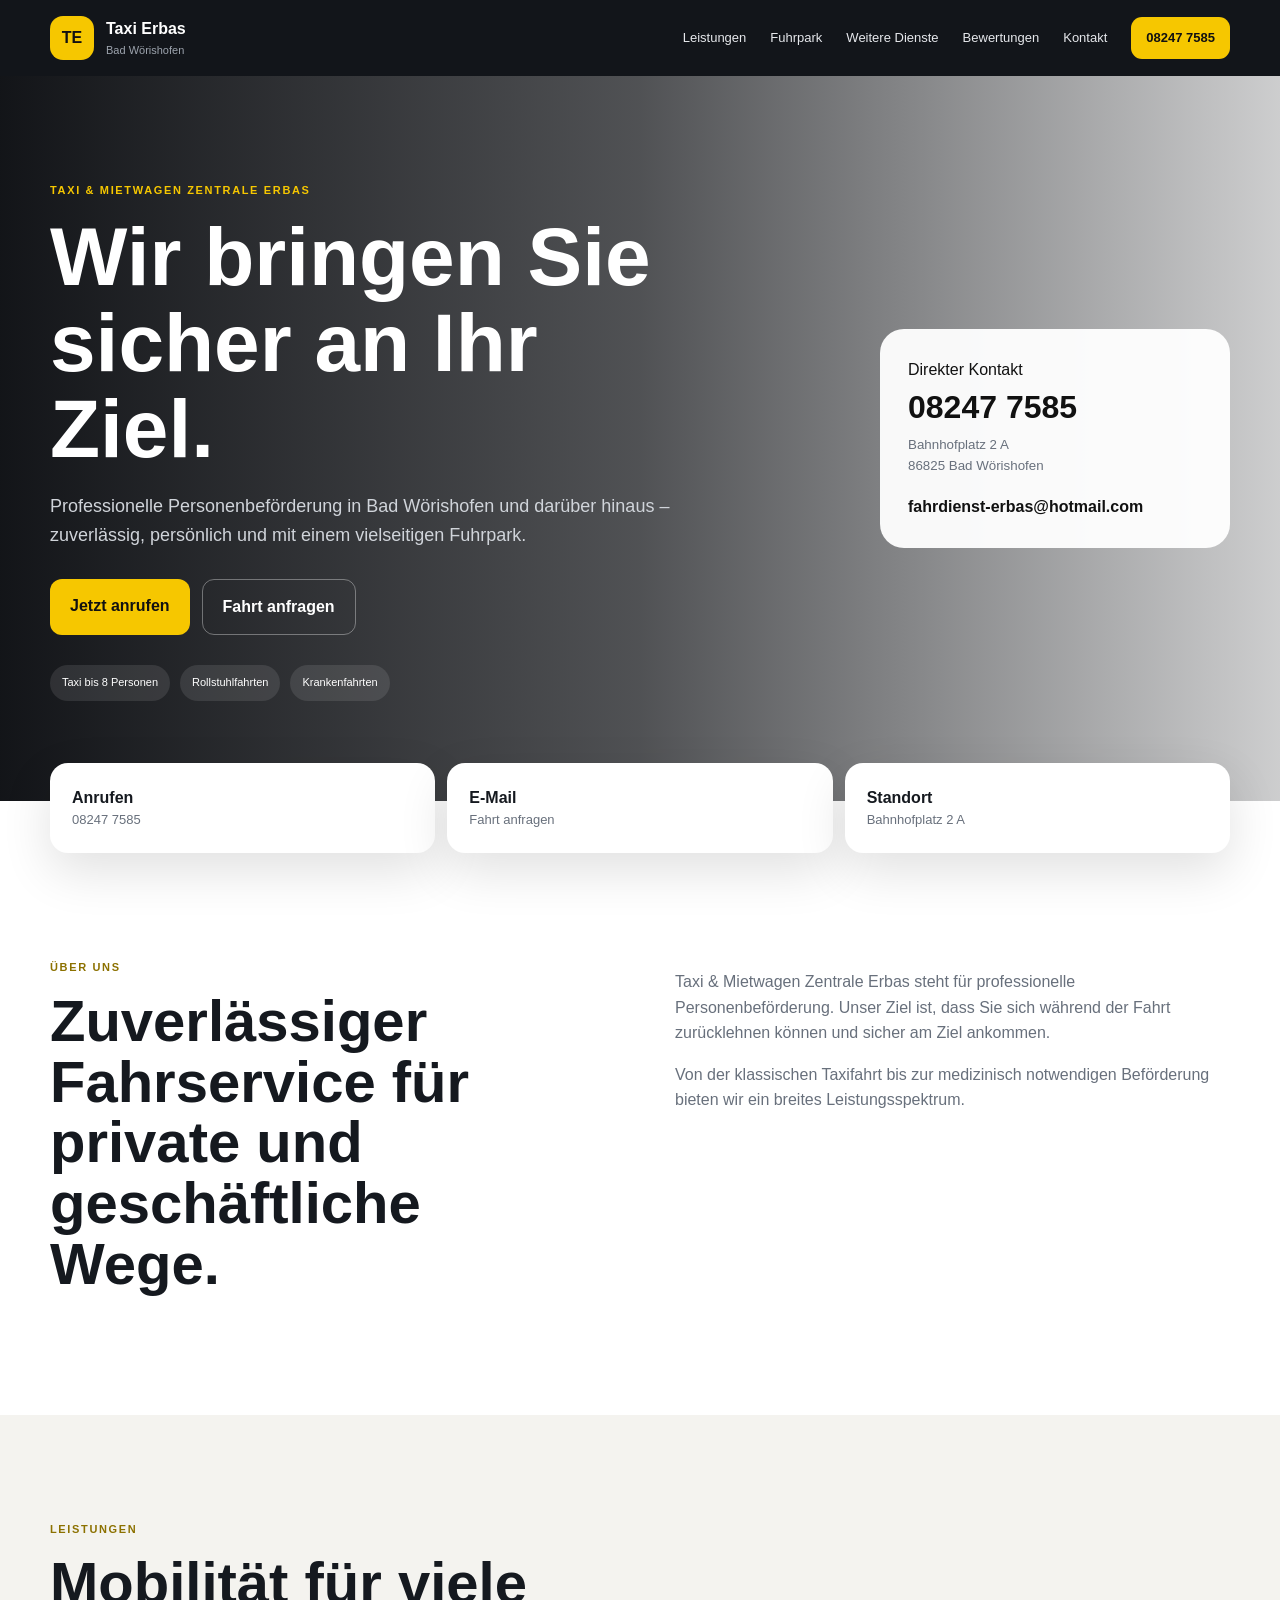
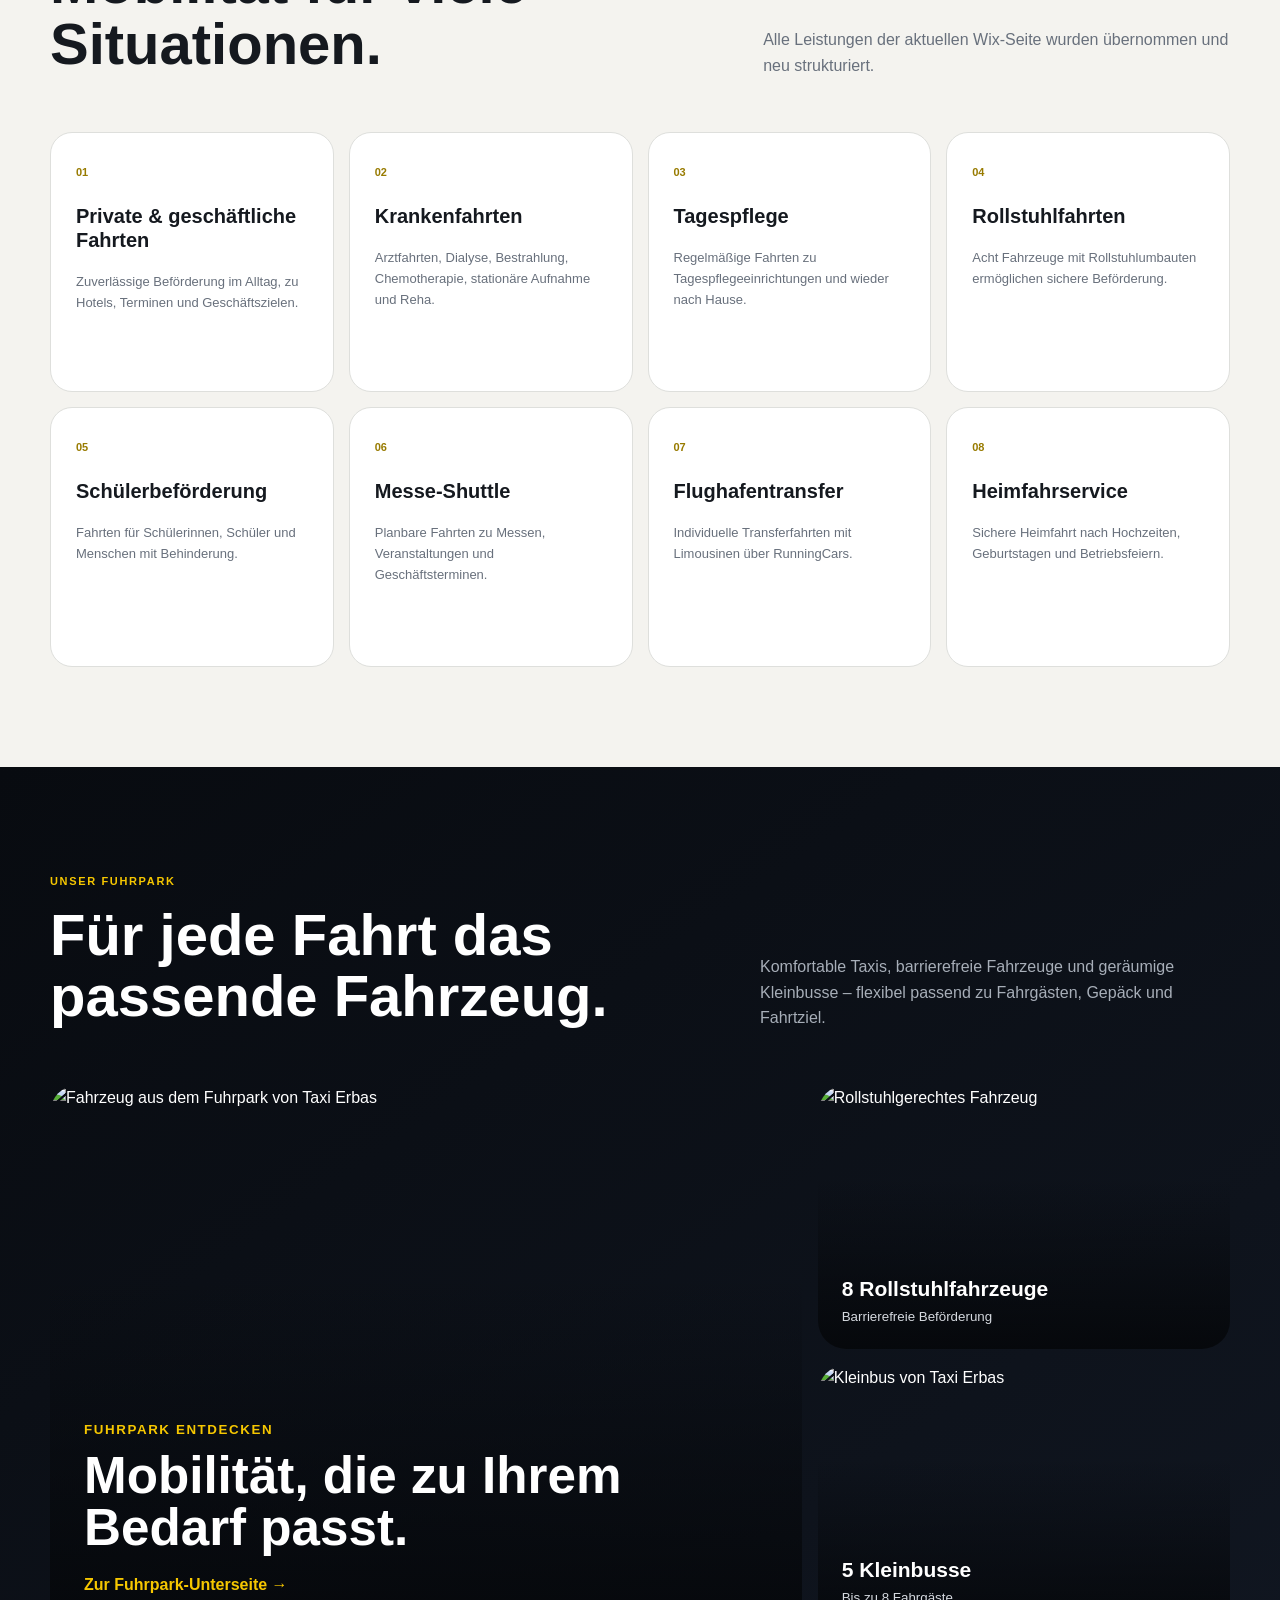
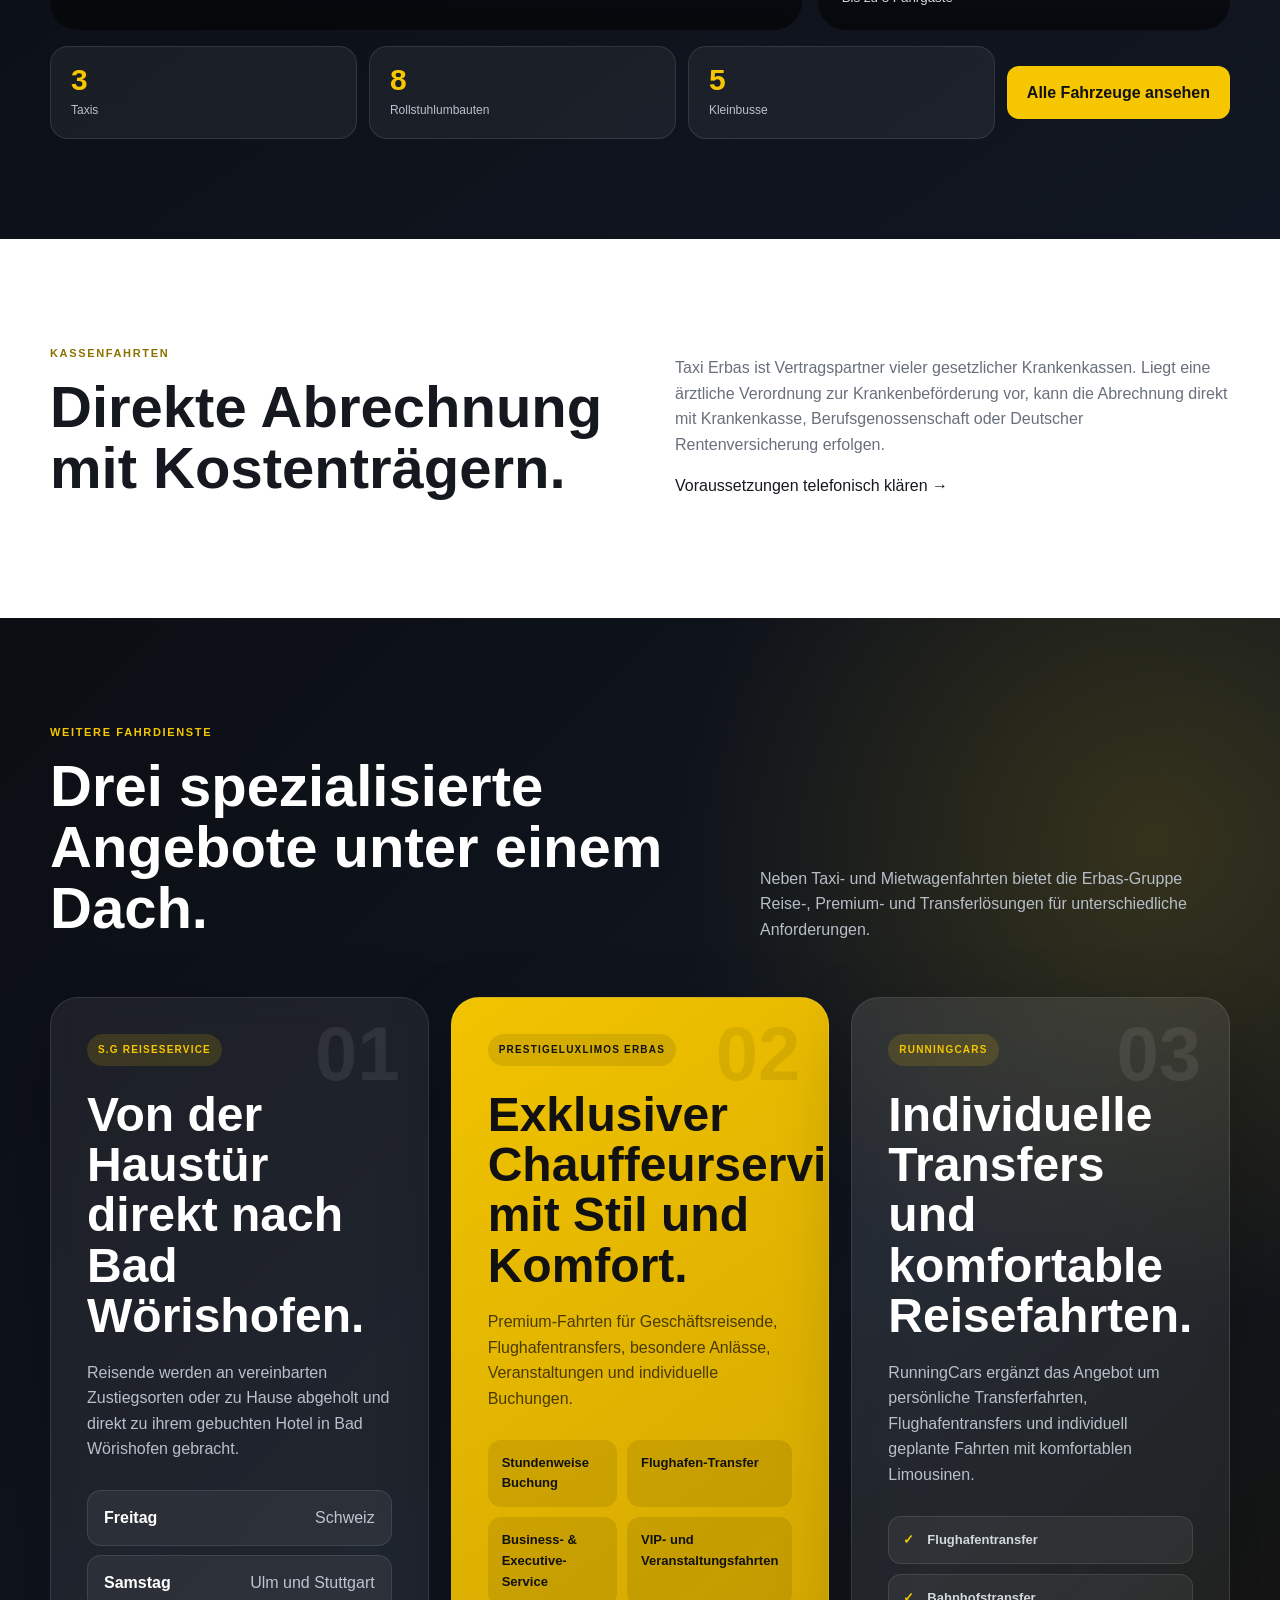
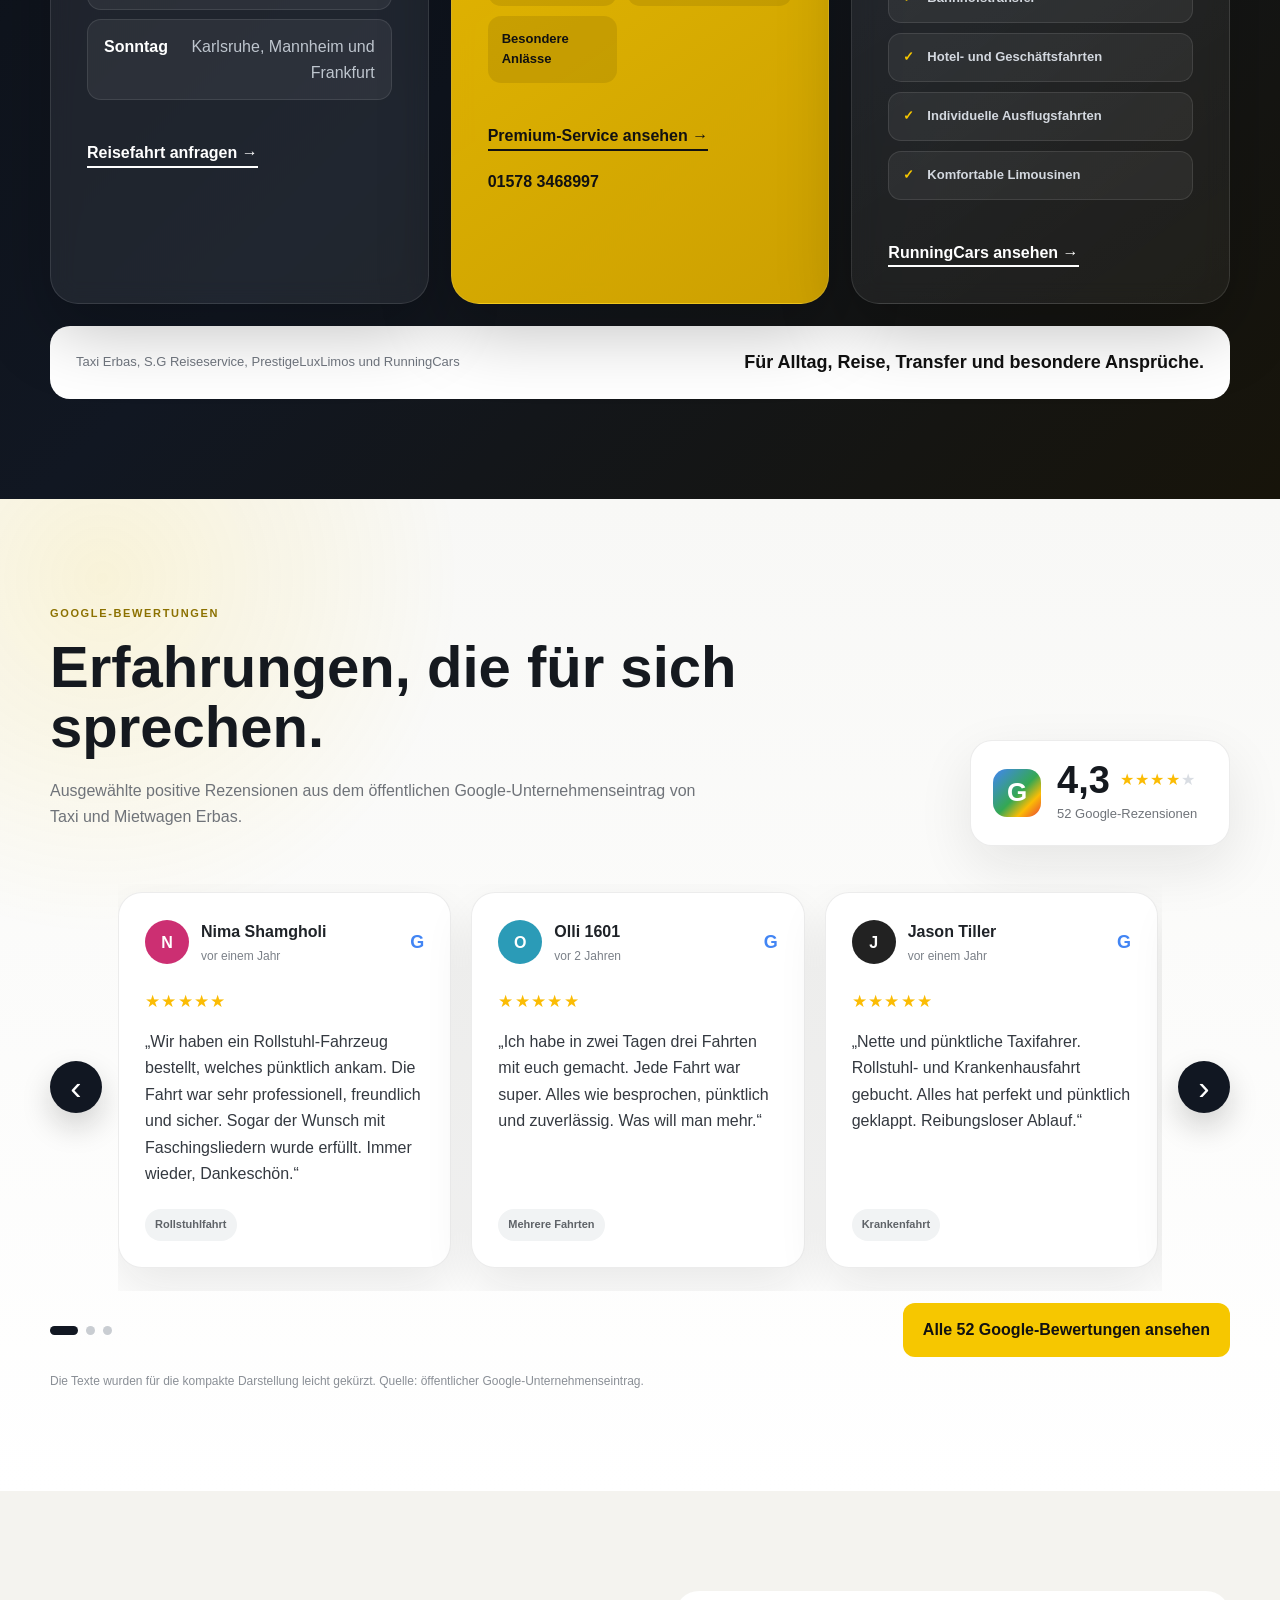
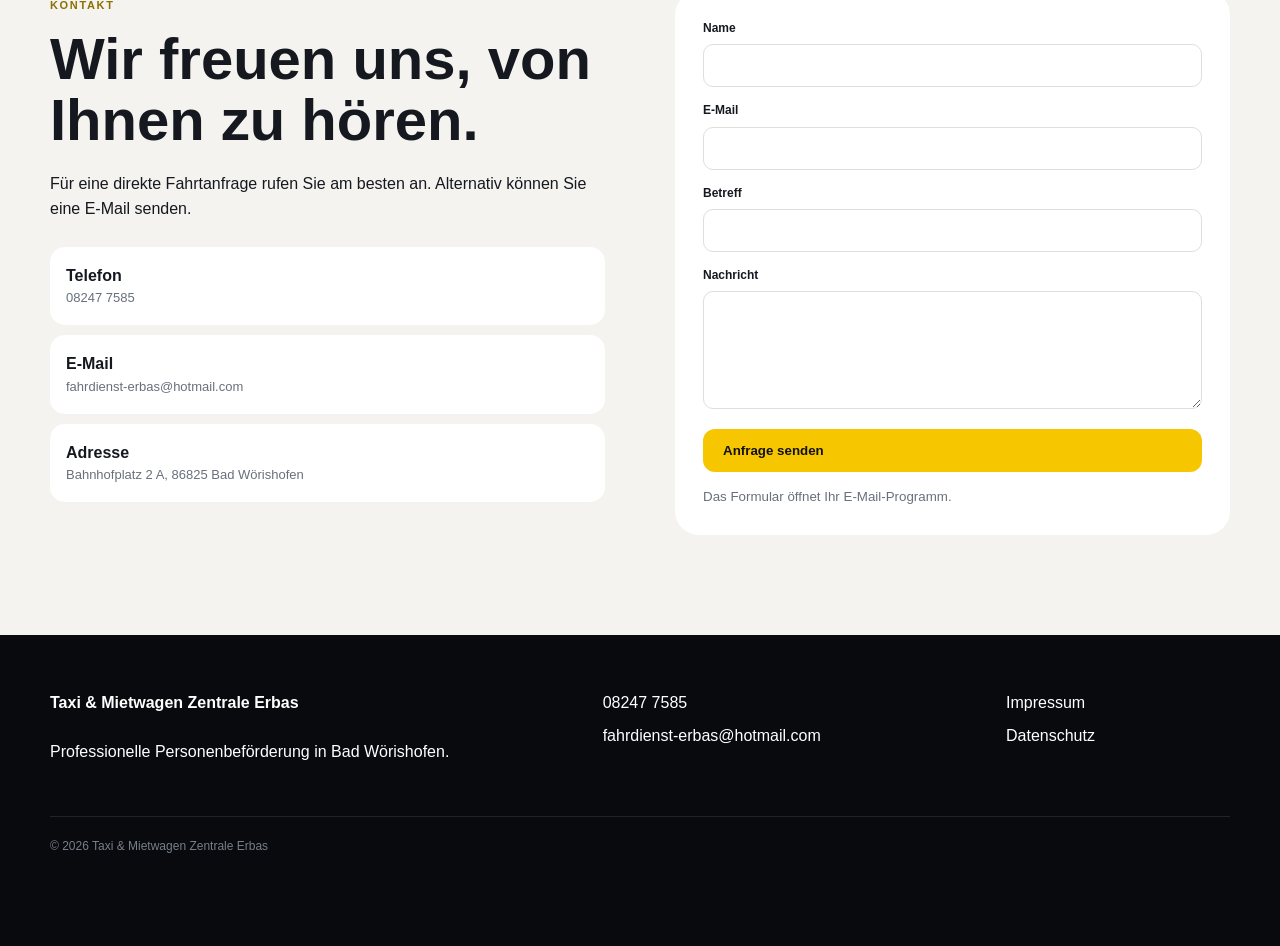
==== commit 44cca340: "Add files via upload" ====
--- a/index.html
+++ b/index.html
@@ -165,92 +165,125 @@
 </section>
 
 
-<section class="section reviews-section" id="bewertungen">
+
+<section class="section google-reviews-section" id="bewertungen">
   <div class="container">
-    <div class="reviews-heading">
+    <div class="google-reviews-head">
       <div>
-        <span class="eyebrow dark">Kundenstimmen</span>
-        <h2>Vertrauen, das man weiterempfiehlt.</h2>
-      </div>
-
-      <div class="reviews-score" aria-label="5 von 5 Sternen bei drei Bewertungen">
-        <strong>5,0</strong>
-        <div>
-          <div class="review-stars" aria-hidden="true">
-            <span>★</span><span>★</span><span>★</span><span>★</span><span>★</span>
+        <span class="eyebrow dark">Google-Bewertungen</span>
+        <h2>Erfahrungen, die für sich sprechen.</h2>
+        <p>Ausgewählte positive Rezensionen aus dem öffentlichen Google-Unternehmenseintrag von Taxi und Mietwagen Erbas.</p>
+      </div>
+
+      <div class="google-rating-box">
+        <div class="google-mark">G</div>
+        <div class="google-rating-copy">
+          <div class="google-rating-line">
+            <strong>4,3</strong>
+            <div class="google-rating-stars" aria-label="4,3 von 5 Sternen">
+              <span>★</span><span>★</span><span>★</span><span>★</span><span class="muted-star">★</span>
+            </div>
           </div>
-          <small>3 öffentliche Bewertungen</small>
-        </div>
-      </div>
-    </div>
-
-    <div class="reviews-stage">
-      <button class="review-arrow review-prev" type="button" aria-label="Vorherige Bewertung">‹</button>
-
-      <div class="reviews-track">
-        <article class="review-card is-active">
-          <div class="review-card-top">
-            <span class="review-platform">golocal</span>
-            <span class="review-date">November 2023</span>
-          </div>
-          <div class="review-card-stars" aria-label="5 Sterne">★★★★★</div>
-          <blockquote>„Pünktlich, sehr hilfsbereit und freundlich. Saubere Fahrzeuge. Gerne wieder.“</blockquote>
-          <footer>
-            <strong>Heiko D.</strong>
-            <span>Öffentliche Kundenbewertung</span>
-          </footer>
-        </article>
-
-        <article class="review-card">
-          <div class="review-card-top">
-            <span class="review-platform">golocal</span>
-            <span class="review-date">September 2021</span>
-          </div>
-          <div class="review-card-stars" aria-label="5 Sterne">★★★★★</div>
-          <blockquote>„Seit Jahren zuverlässig, freundlich und besonders hilfreich bei Fahrten für ältere und pflegebedürftige Personen.“</blockquote>
-          <footer>
-            <strong>hermine1505</strong>
-            <span>Öffentliche Kundenbewertung, sinngemäß gekürzt</span>
-          </footer>
-        </article>
-
-        <article class="review-card">
-          <div class="review-card-top">
-            <span class="review-platform">golocal</span>
-            <span class="review-date">Juni 2020</span>
-          </div>
-          <div class="review-card-stars" aria-label="5 Sterne">★★★★★</div>
-          <blockquote>„Bin sehr zufrieden.“</blockquote>
-          <footer>
-            <strong>geggo71</strong>
-            <span>Öffentliche Kundenbewertung</span>
-          </footer>
-        </article>
-      </div>
-
-      <button class="review-arrow review-next" type="button" aria-label="Nächste Bewertung">›</button>
-    </div>
-
-    <div class="reviews-bottom">
-      <div class="review-dots" aria-label="Bewertung auswählen">
-        <button class="is-active" type="button" aria-label="Bewertung 1"></button>
-        <button type="button" aria-label="Bewertung 2"></button>
-        <button type="button" aria-label="Bewertung 3"></button>
-      </div>
-
-      <a class="btn primary review-source-link"
-         href="https://www.golocal.de/bad-woerishofen/fahrdienste/taxi-mietwagen-zentrale-erbas-9PFuN/"
-         target="_blank"
-         rel="noopener noreferrer">
-        Alle Bewertungen ansehen
+          <span>52 Google-Rezensionen</span>
+        </div>
+      </div>
+    </div>
+
+    <div class="google-review-slider">
+      <button class="google-review-nav google-review-prev" type="button" aria-label="Vorherige Bewertungen">‹</button>
+
+      <div class="google-review-viewport">
+        <div class="google-review-track">
+
+          <article class="google-review-card">
+            <div class="google-review-card-head">
+              <div class="google-avatar avatar-pink">N</div>
+              <div>
+                <strong>Nima Shamgholi</strong>
+                <span>vor einem Jahr</span>
+              </div>
+              <div class="google-mini-mark">G</div>
+            </div>
+            <div class="google-card-stars">★★★★★</div>
+            <p>„Wir haben ein Rollstuhl-Fahrzeug bestellt, welches pünktlich ankam. Die Fahrt war sehr professionell, freundlich und sicher. Sogar der Wunsch mit Faschingsliedern wurde erfüllt. Immer wieder, Dankeschön.“</p>
+            <div class="google-review-tag">Rollstuhlfahrt</div>
+          </article>
+
+          <article class="google-review-card">
+            <div class="google-review-card-head">
+              <div class="google-avatar avatar-blue">O</div>
+              <div>
+                <strong>Olli 1601</strong>
+                <span>vor 2 Jahren</span>
+              </div>
+              <div class="google-mini-mark">G</div>
+            </div>
+            <div class="google-card-stars">★★★★★</div>
+            <p>„Ich habe in zwei Tagen drei Fahrten mit euch gemacht. Jede Fahrt war super. Alles wie besprochen, pünktlich und zuverlässig. Was will man mehr.“</p>
+            <div class="google-review-tag">Mehrere Fahrten</div>
+          </article>
+
+          <article class="google-review-card">
+            <div class="google-review-card-head">
+              <div class="google-avatar avatar-dark">J</div>
+              <div>
+                <strong>Jason Tiller</strong>
+                <span>vor einem Jahr</span>
+              </div>
+              <div class="google-mini-mark">G</div>
+            </div>
+            <div class="google-card-stars">★★★★★</div>
+            <p>„Nette und pünktliche Taxifahrer. Rollstuhl- und Krankenhausfahrt gebucht. Alles hat perfekt und pünktlich geklappt. Reibungsloser Ablauf.“</p>
+            <div class="google-review-tag">Krankenfahrt</div>
+          </article>
+
+          <article class="google-review-card">
+            <div class="google-review-card-head">
+              <div class="google-avatar avatar-green">A</div>
+              <div>
+                <strong>Alexander Zanoni</strong>
+                <span>vor einem Jahr</span>
+              </div>
+              <div class="google-mini-mark">G</div>
+            </div>
+            <div class="google-card-stars">★★★★★</div>
+            <p>„Für einen Krankentransport in eine Reha wurde das Taxiunternehmen Erbas beauftragt. Eine freundliche und zuverlässige Abwicklung dorthin. Gerne bei Bedarf wieder.“</p>
+            <div class="google-review-tag">Reha-Transfer</div>
+          </article>
+
+          <article class="google-review-card">
+            <div class="google-review-card-head">
+              <div class="google-avatar avatar-brown">J</div>
+              <div>
+                <strong>Jörg Hübner</strong>
+                <span>vor 2 Jahren</span>
+              </div>
+              <div class="google-mini-mark">G</div>
+            </div>
+            <div class="google-card-stars">★★★★★</div>
+            <p>„Spät nachts angerufen und innerhalb kurzer Zeit war Taxi Erbas da. Sehr sympathischer Fahrer und eine sichere Fahrt nach Hause. Gerne jederzeit wieder.“</p>
+            <div class="google-review-tag">Nachtfahrt</div>
+          </article>
+
+        </div>
+      </div>
+
+      <button class="google-review-nav google-review-next" type="button" aria-label="Nächste Bewertungen">›</button>
+    </div>
+
+    <div class="google-reviews-footer">
+      <div class="google-review-dots" aria-label="Bewertungen auswählen"></div>
+      <a class="btn primary" href="https://www.google.com/search?q=Taxi+und+Mietwagen+Erbas+Rezensionen" target="_blank" rel="noopener noreferrer">
+        Alle 52 Google-Bewertungen ansehen
       </a>
     </div>
 
-    <p class="review-source-note">
-      Bewertungsstand und Kundenstimmen stammen aus dem öffentlichen Unternehmenseintrag bei golocal.
+    <p class="google-review-note">
+      Die Texte wurden für die kompakte Darstellung leicht gekürzt. Quelle: öffentlicher Google-Unternehmenseintrag.
     </p>
   </div>
 </section>
+
 
 <section class="section contact" id="kontakt"><div class="container contact-grid">
   <div><span class="eyebrow dark">Kontakt</span><h2>Wir freuen uns, von Ihnen zu hören.</h2><p>Für eine direkte Fahrtanfrage rufen Sie am besten an. Alternativ können Sie eine E-Mail senden.</p><div class="contact-list"><a href="tel:+4982477585"><b>Telefon</b><span>08247 7585</span></a><a href="mailto:fahrdienst-erbas@hotmail.com"><b>E-Mail</b><span>fahrdienst-erbas@hotmail.com</span></a><div><b>Adresse</b><span>Bahnhofplatz 2 A, 86825 Bad Wörishofen</span></div></div></div>
--- a/assets/css/style.css
+++ b/assets/css/style.css
@@ -122,239 +122,253 @@
 @media(max-width:700px){.home-fleet-main{min-height:390px}.home-fleet-side{grid-template-columns:1fr}.home-fleet-side a{min-height:230px}.home-fleet-bottom{grid-template-columns:1fr 1fr}.home-fleet-bottom .btn{grid-column:1/-1}.fleet-hero-premium{min-height:740px}.fleet-hero-content{padding:95px 0 245px}.fleet-hero-content h1{font-size:56px}.fleet-hero-content p{font-size:16px}.fleet-hero-numbers{grid-template-columns:1fr;width:min(100% - 22px,1180px);bottom:20px;gap:7px}.fleet-hero-numbers div{display:flex;align-items:center;gap:12px;padding:12px 16px}.fleet-hero-numbers strong{font-size:27px}.fleet-hero-numbers span{margin:0}.fleet-anchor-nav{top:66px;overflow:auto}.fleet-anchor-nav .container{width:max-content;min-width:100%;padding:0 14px;gap:20px}.premium-vehicle-section{padding:70px 0}.premium-vehicle-heading{grid-template-columns:1fr;gap:10px}.vehicle-index{font-size:48px}.premium-vehicle-heading p{grid-column:auto}.premium-main-photo{min-height:330px;border-radius:22px}.premium-vehicle-card{padding:23px;border-radius:22px}.premium-vehicle-card h3{font-size:29px}.icon-feature-grid{grid-template-columns:1fr}.fleet-choice{padding:75px 0}.fleet-choice h2{font-size:42px}}
 
 
-/* Paket 8 – Premium-Bewertungen */
-.reviews-section{
+
+
+/* Paket 8 V2 – Google-Bewertungen */
+.google-reviews-section{
   position:relative;
   overflow:hidden;
   background:
-    radial-gradient(circle at 10% 10%,rgba(246,199,0,.15),transparent 28%),
-    linear-gradient(180deg,#f7f7f4 0%,#fff 100%);
-}
-.reviews-section:before{
-  content:"";
-  position:absolute;
-  width:420px;
-  height:420px;
-  right:-230px;
-  bottom:-250px;
+    radial-gradient(circle at 8% 8%,rgba(246,199,0,.12),transparent 24%),
+    linear-gradient(180deg,#f8f8f6 0%,#fff 100%);
+}
+.google-reviews-head{
+  display:flex;
+  justify-content:space-between;
+  align-items:flex-end;
+  gap:36px;
+  margin-bottom:38px;
+}
+.google-reviews-head>div:first-child{
+  max-width:720px;
+}
+.google-reviews-head p{
+  max-width:650px;
+  color:#6f7379;
+}
+.google-rating-box{
+  display:flex;
+  align-items:center;
+  gap:16px;
+  min-width:260px;
+  padding:20px 22px;
   border:1px solid rgba(17,17,17,.08);
-  border-radius:50%;
-}
-.reviews-heading{
-  display:flex;
-  align-items:flex-end;
-  justify-content:space-between;
-  gap:35px;
-  margin-bottom:34px;
-}
-.reviews-heading h2{
-  max-width:650px;
-  margin-bottom:0;
-}
-.reviews-score{
-  display:flex;
-  align-items:center;
-  gap:16px;
-  min-width:235px;
-  padding:18px 20px;
-  border:1px solid rgba(17,17,17,.08);
-  border-radius:20px;
+  border-radius:22px;
   background:#fff;
-  box-shadow:0 18px 50px rgba(17,17,17,.08);
-}
-.reviews-score>strong{
-  font-size:42px;
+  box-shadow:0 20px 55px rgba(17,17,17,.09);
+}
+.google-mark,
+.google-mini-mark{
+  display:grid;
+  place-items:center;
+  font-family:Arial,sans-serif;
+  font-weight:800;
+}
+.google-mark{
+  width:48px;
+  height:48px;
+  border-radius:14px;
+  background:linear-gradient(135deg,#4285f4,#34a853 52%,#fbbc05 75%,#ea4335);
+  color:#fff;
+  font-size:26px;
+}
+.google-mini-mark{
+  margin-left:auto;
+  color:#4285f4;
+  font-size:18px;
+}
+.google-rating-line{
+  display:flex;
+  align-items:center;
+  gap:10px;
+}
+.google-rating-line strong{
+  font-size:38px;
   line-height:1;
 }
-.review-stars{
-  display:flex;
-  gap:2px;
-  color:var(--yellow);
-  font-size:18px;
-}
-.review-stars span{
-  display:inline-block;
-  opacity:0;
-  transform:scale(.4) rotate(-20deg);
-}
-.reviews-section.stars-visible .review-stars span{
-  animation:reviewStarIn .45s ease forwards;
-}
-.reviews-section.stars-visible .review-stars span:nth-child(2){animation-delay:.08s}
-.reviews-section.stars-visible .review-stars span:nth-child(3){animation-delay:.16s}
-.reviews-section.stars-visible .review-stars span:nth-child(4){animation-delay:.24s}
-.reviews-section.stars-visible .review-stars span:nth-child(5){animation-delay:.32s}
-@keyframes reviewStarIn{
-  to{opacity:1;transform:scale(1) rotate(0)}
-}
-.reviews-score small{
+.google-rating-stars,
+.google-card-stars{
+  color:#fbbc04;
+  letter-spacing:.08em;
+}
+.google-rating-stars .muted-star{
+  color:#d9dde3;
+}
+.google-rating-copy>span{
   display:block;
-  margin-top:4px;
-  color:#747474;
-}
-.reviews-stage{
+  margin-top:5px;
+  color:#6f7379;
+  font-size:13px;
+}
+.google-review-slider{
   display:grid;
   grid-template-columns:52px minmax(0,1fr) 52px;
-  align-items:center;
-  gap:18px;
-}
-.reviews-track{
-  position:relative;
-  min-height:365px;
-}
-.review-card{
-  position:absolute;
-  inset:0;
+  gap:16px;
+  align-items:center;
+}
+.google-review-viewport{
+  overflow:hidden;
+  padding:8px 2px 24px;
+}
+.google-review-track{
+  display:flex;
+  gap:20px;
+  transition:transform .55s cubic-bezier(.2,.75,.25,1);
+  will-change:transform;
+}
+.google-review-card{
+  flex:0 0 calc((100% - 40px)/3);
+  min-height:360px;
   display:flex;
   flex-direction:column;
-  justify-content:space-between;
-  padding:38px;
+  padding:26px;
   border:1px solid rgba(17,17,17,.08);
-  border-radius:28px;
-  background:#111722;
+  border-radius:24px;
+  background:#fff;
+  box-shadow:0 20px 50px rgba(17,17,17,.09);
+}
+.google-review-card-head{
+  display:flex;
+  align-items:center;
+  gap:12px;
+}
+.google-review-card-head strong{
+  display:block;
+  color:#1f2328;
+}
+.google-review-card-head span{
+  display:block;
+  margin-top:2px;
+  color:#7b8088;
+  font-size:12px;
+}
+.google-avatar{
+  width:44px;
+  height:44px;
+  display:grid;
+  place-items:center;
+  flex:0 0 44px;
+  border-radius:50%;
   color:#fff;
-  box-shadow:0 28px 75px rgba(17,17,17,.16);
-  opacity:0;
-  transform:translateX(35px) scale(.98);
-  pointer-events:none;
-  transition:opacity .45s ease,transform .45s ease;
-}
-.review-card.is-active{
-  position:relative;
-  opacity:1;
-  transform:translateX(0) scale(1);
-  pointer-events:auto;
-}
-.review-card-top{
-  display:flex;
-  justify-content:space-between;
-  gap:15px;
-  color:#adb4bf;
-  font-size:13px;
-}
-.review-platform{
-  color:var(--yellow);
   font-weight:900;
-  text-transform:uppercase;
-  letter-spacing:.12em;
-}
-.review-card-stars{
-  margin:22px 0 12px;
-  color:var(--yellow);
-  letter-spacing:.12em;
-}
-.review-card blockquote{
-  max-width:850px;
+}
+.avatar-pink{background:#cc2f72}
+.avatar-blue{background:#2b9bb7}
+.avatar-dark{background:#222}
+.avatar-green{background:#248166}
+.avatar-brown{background:#8c5c47}
+.google-card-stars{
+  margin:22px 0 14px;
+  font-size:17px;
+}
+.google-review-card p{
+  flex:1;
   margin:0;
-  font-size:clamp(24px,3vw,42px);
-  line-height:1.25;
+  color:#343940;
+  font-size:16px;
+  line-height:1.65;
+}
+.google-review-tag{
+  display:inline-flex;
+  align-self:flex-start;
+  margin-top:22px;
+  padding:7px 10px;
+  border-radius:999px;
+  background:#f1f3f4;
+  color:#5f6368;
+  font-size:11px;
   font-weight:800;
 }
-.review-card footer{
-  display:flex;
-  justify-content:space-between;
-  align-items:flex-end;
-  gap:20px;
-  margin-top:32px;
-  padding-top:22px;
-  border-top:1px solid rgba(255,255,255,.12);
-}
-.review-card footer span{
-  max-width:330px;
-  color:#aeb5bf;
-  text-align:right;
-  font-size:12px;
-}
-.review-arrow{
+.google-review-nav{
   width:52px;
   height:52px;
   border:0;
   border-radius:50%;
-  background:#fff;
-  box-shadow:0 14px 35px rgba(17,17,17,.12);
-  color:#111;
+  background:#111722;
+  color:#fff;
   font-size:34px;
   line-height:1;
   cursor:pointer;
+  box-shadow:0 14px 30px rgba(17,17,17,.18);
   transition:transform .2s ease,background .2s ease;
 }
-.review-arrow:hover{
+.google-review-nav:hover{
   transform:translateY(-2px);
   background:var(--yellow);
-}
-.reviews-bottom{
-  display:flex;
+  color:#111;
+}
+.google-reviews-footer{
+  display:flex;
+  align-items:center;
   justify-content:space-between;
-  align-items:center;
-  gap:24px;
-  margin-top:24px;
-}
-.review-dots{
+  gap:20px;
+  margin-top:12px;
+}
+.google-review-dots{
   display:flex;
   gap:8px;
 }
-.review-dots button{
+.google-review-dots button{
   width:9px;
   height:9px;
   padding:0;
   border:0;
   border-radius:999px;
-  background:#c8c8c8;
+  background:#c9cdd2;
   cursor:pointer;
   transition:width .25s ease,background .25s ease;
 }
-.review-dots button.is-active{
-  width:30px;
-  background:#111;
-}
-.review-source-note{
-  margin:16px 0 0;
-  color:#858585;
+.google-review-dots button.is-active{
+  width:28px;
+  background:#111722;
+}
+.google-review-note{
+  margin:15px 0 0;
+  color:#8a8f96;
   font-size:12px;
 }
-@media(max-width:800px){
-  .reviews-heading{
+@media(max-width:1050px){
+  .google-review-card{
+    flex-basis:calc((100% - 20px)/2);
+  }
+}
+@media(max-width:760px){
+  .google-reviews-head{
     display:block;
   }
-  .reviews-score{
+  .google-rating-box{
+    width:100%;
     margin-top:22px;
   }
-  .reviews-stage{
+  .google-review-slider{
     grid-template-columns:1fr;
   }
-  .review-arrow{
+  .google-review-nav{
     display:none;
   }
-  .reviews-track{
-    min-height:430px;
-  }
-  .review-card{
-    padding:28px 24px;
-  }
-  .review-card footer{
-    display:block;
-  }
-  .review-card footer span{
-    display:block;
-    margin-top:6px;
-    text-align:left;
-  }
-}
-@media(max-width:560px){
-  .reviews-score{
-    width:100%;
-  }
-  .reviews-track{
-    min-height:470px;
-  }
-  .review-card blockquote{
-    font-size:25px;
-  }
-  .reviews-bottom{
+  .google-review-card{
+    flex-basis:86%;
+    min-height:390px;
+  }
+  .google-review-viewport{
+    overflow-x:auto;
+    scroll-snap-type:x mandatory;
+    scrollbar-width:none;
+  }
+  .google-review-viewport::-webkit-scrollbar{
+    display:none;
+  }
+  .google-review-track{
+    transform:none !important;
+  }
+  .google-review-card{
+    scroll-snap-align:start;
+  }
+  .google-reviews-footer{
     align-items:flex-start;
     flex-direction:column;
   }
-  .review-source-link{
+  .google-reviews-footer .btn{
     width:100%;
     justify-content:center;
   }
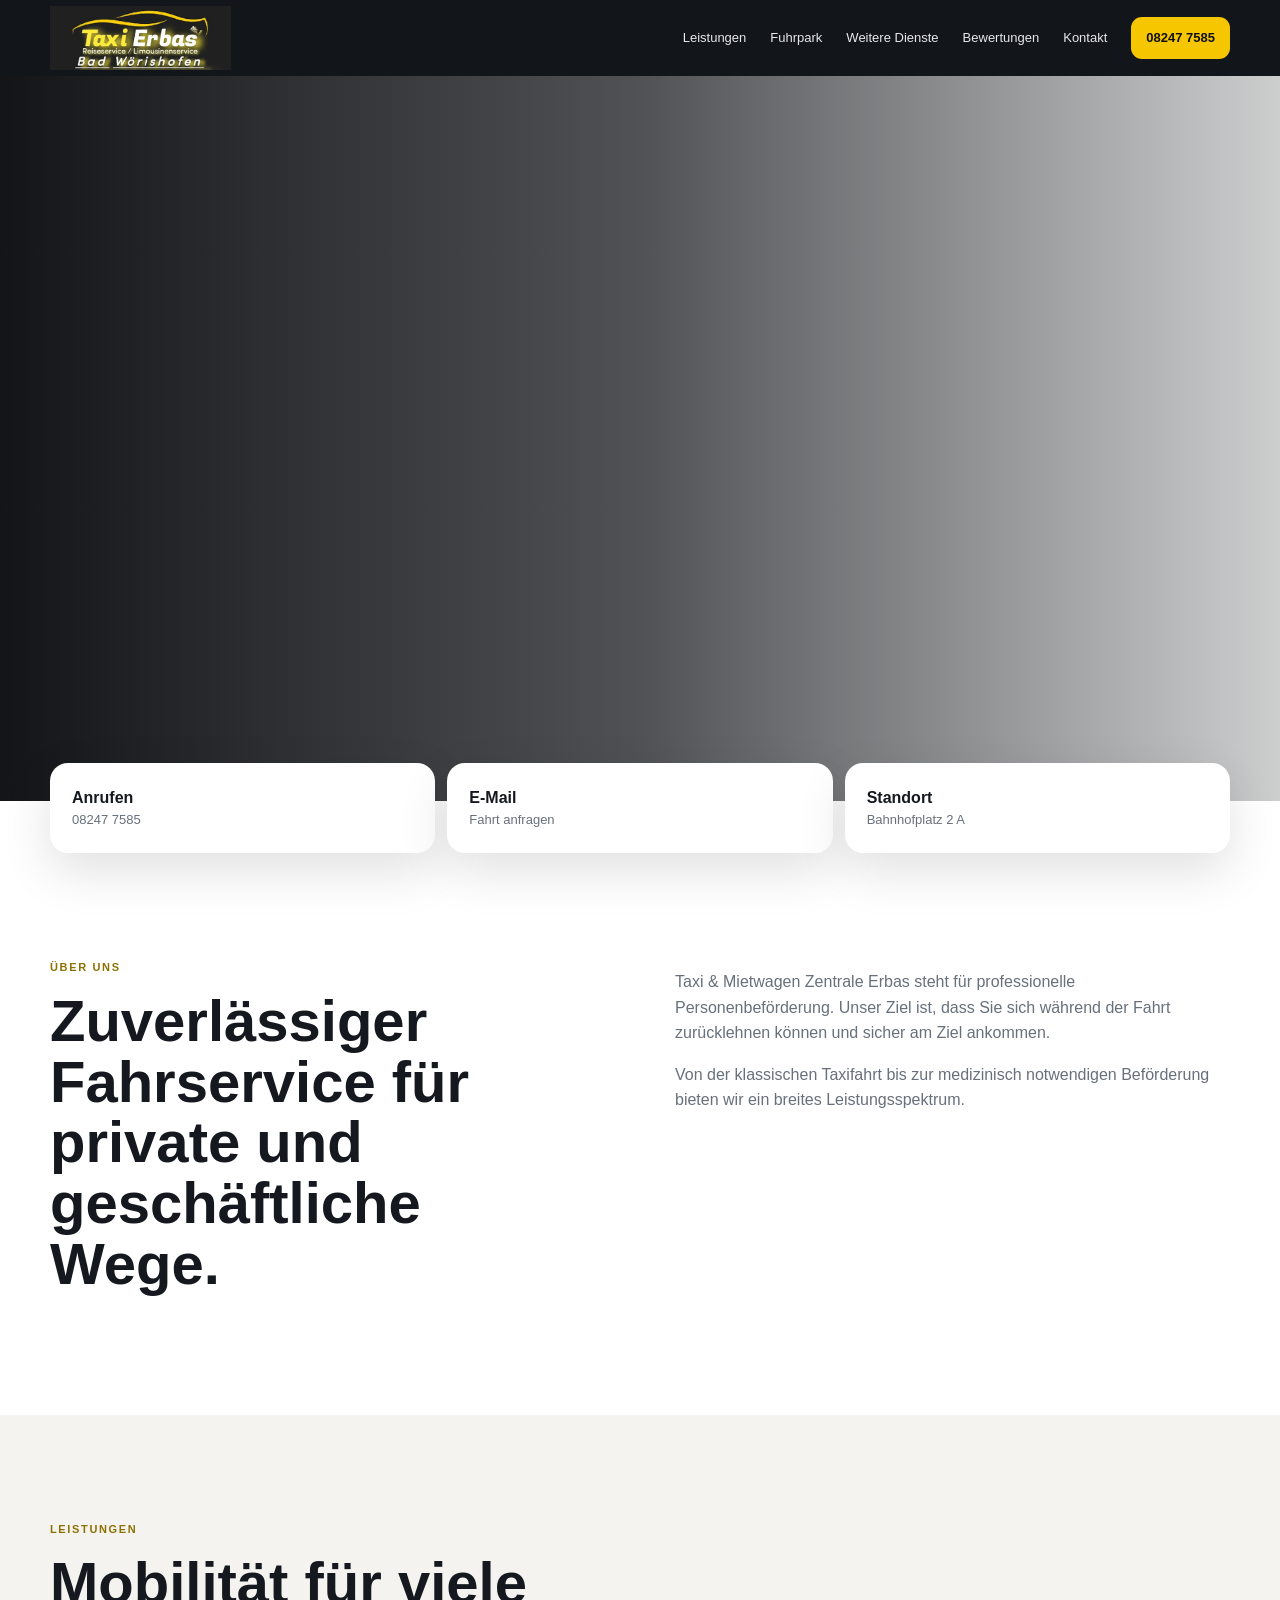
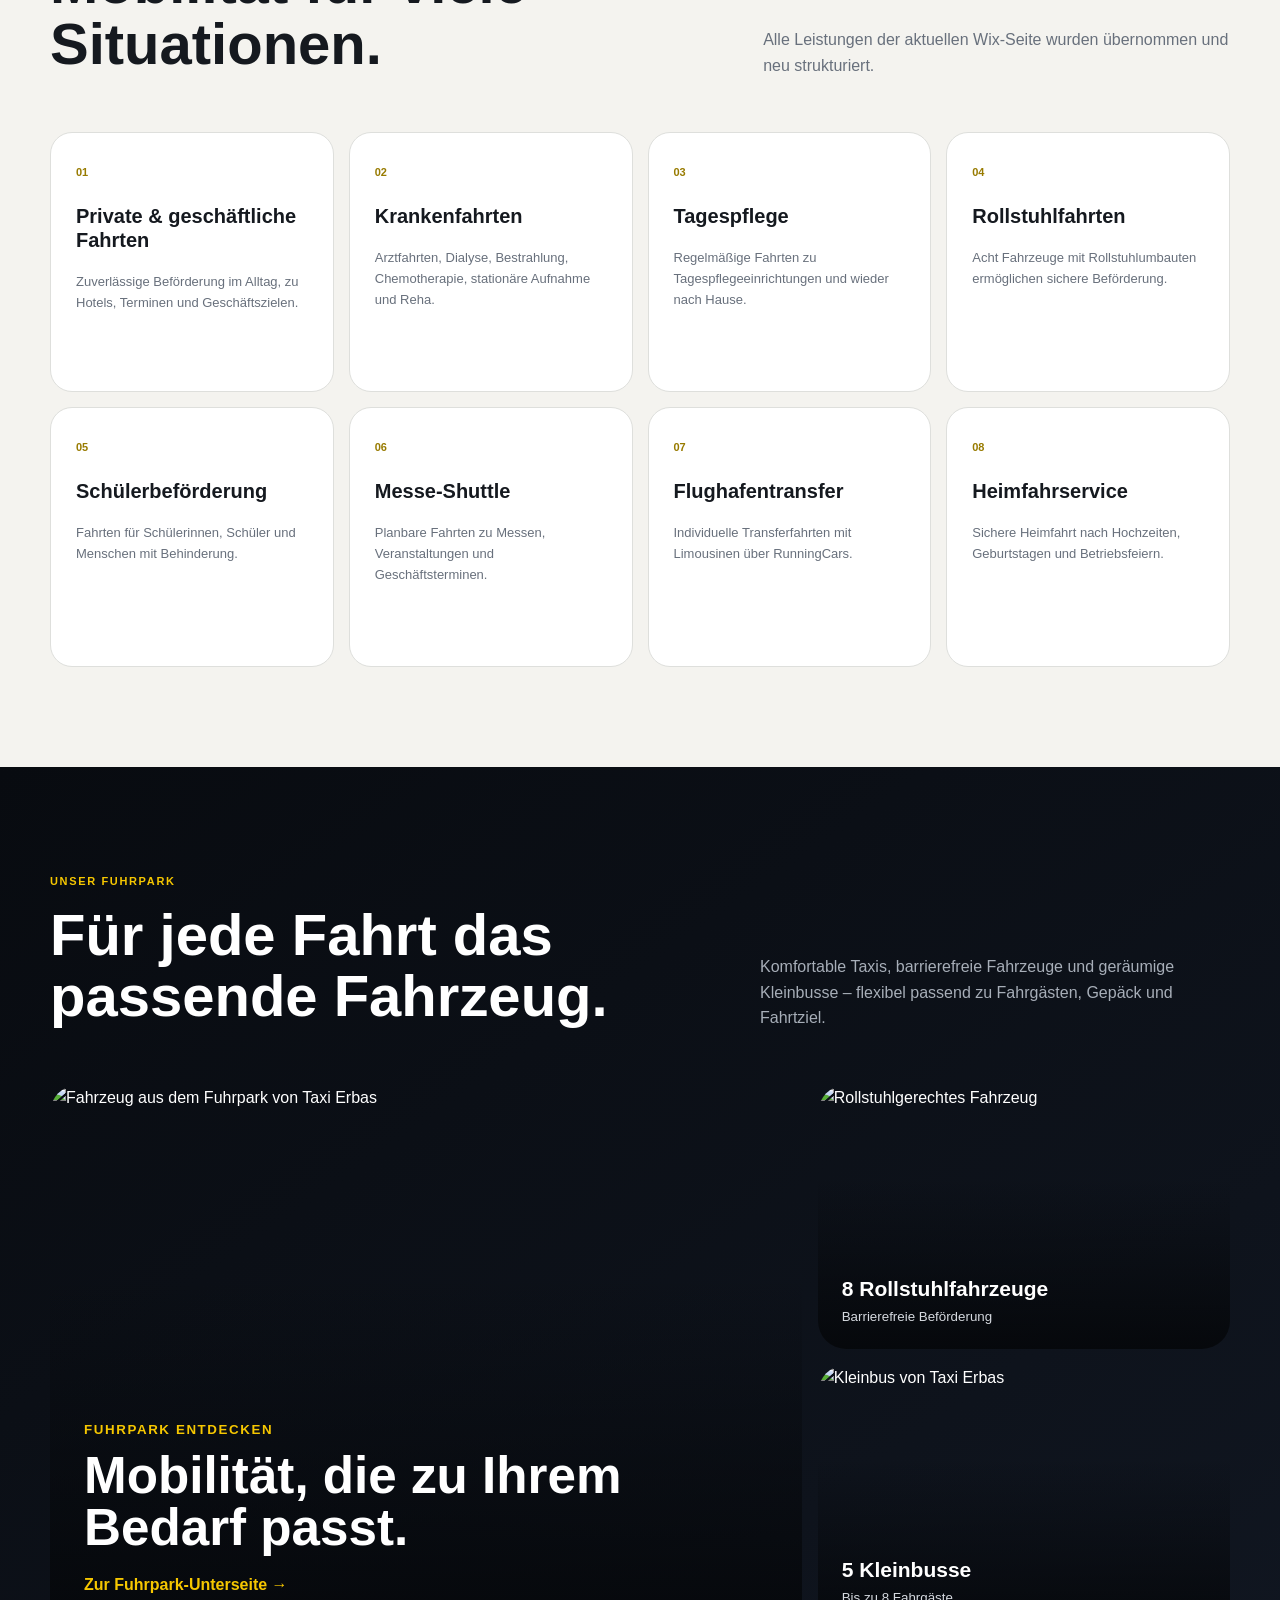
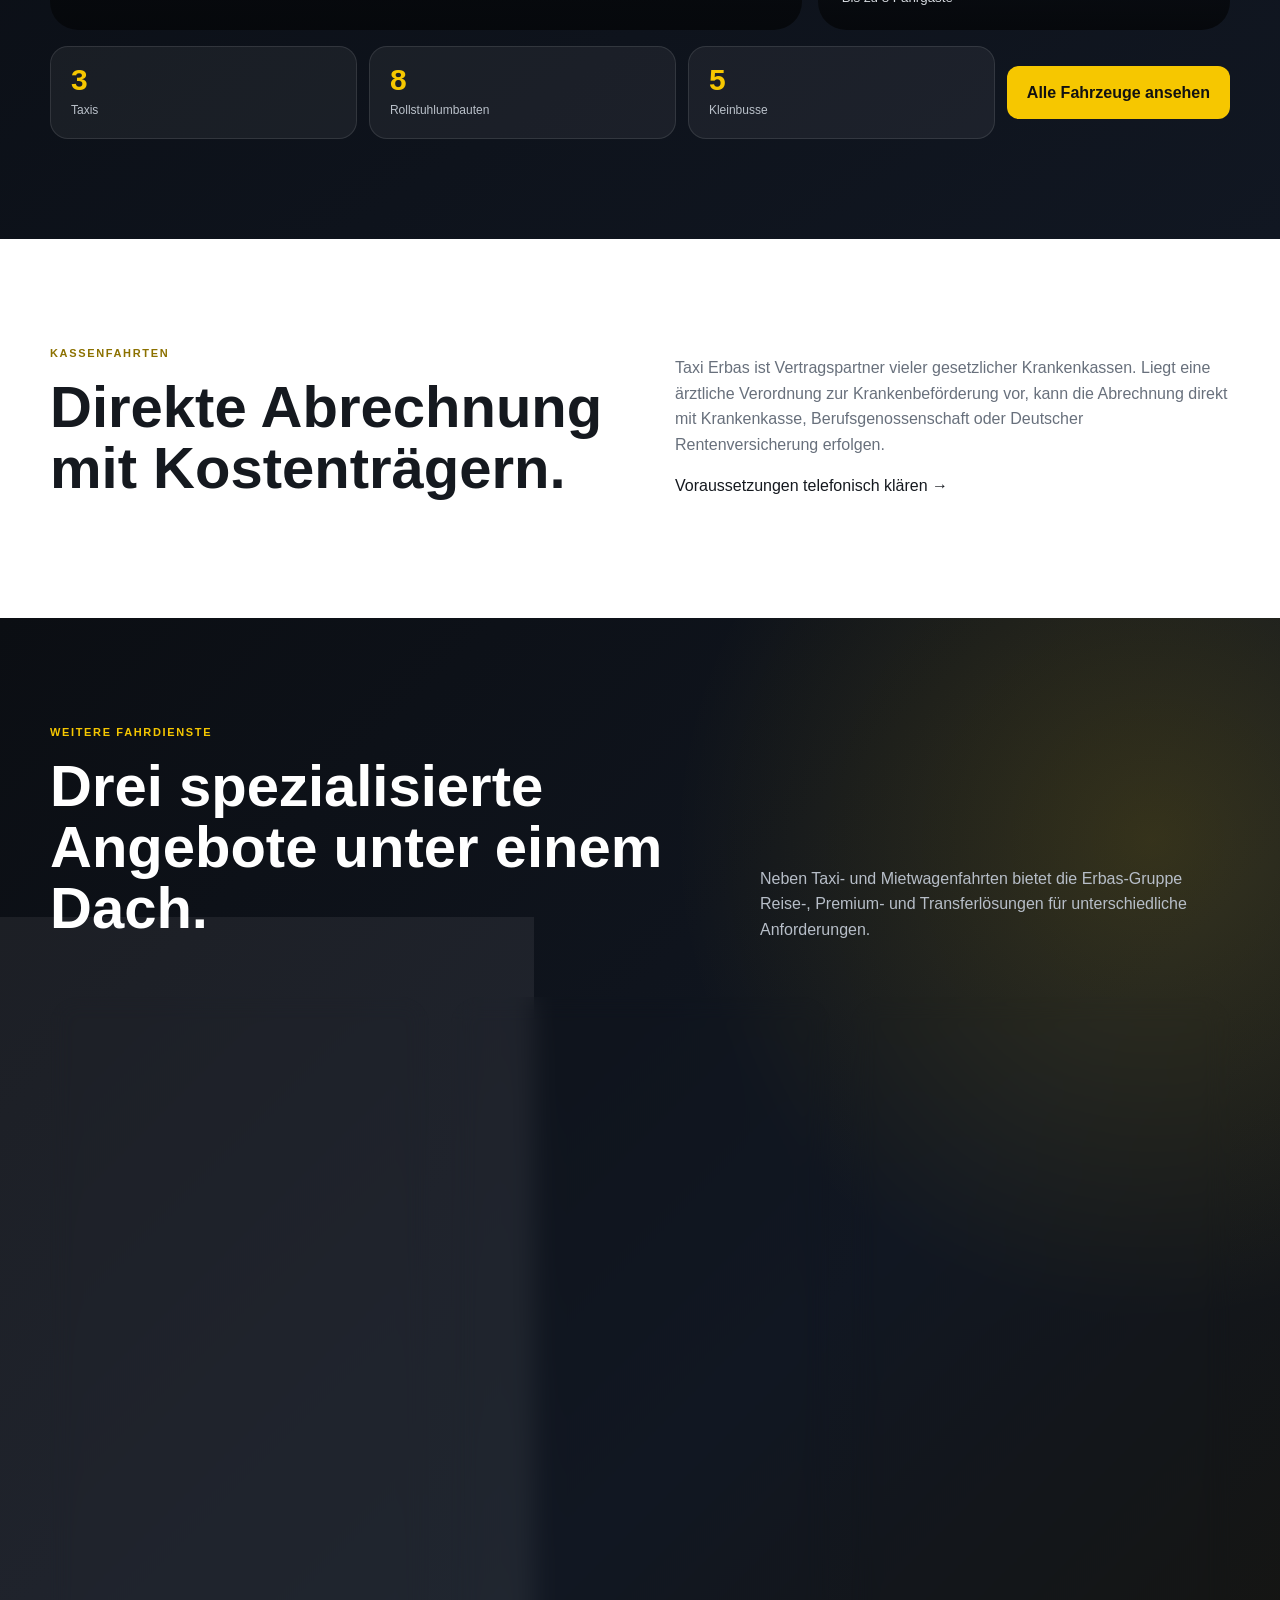
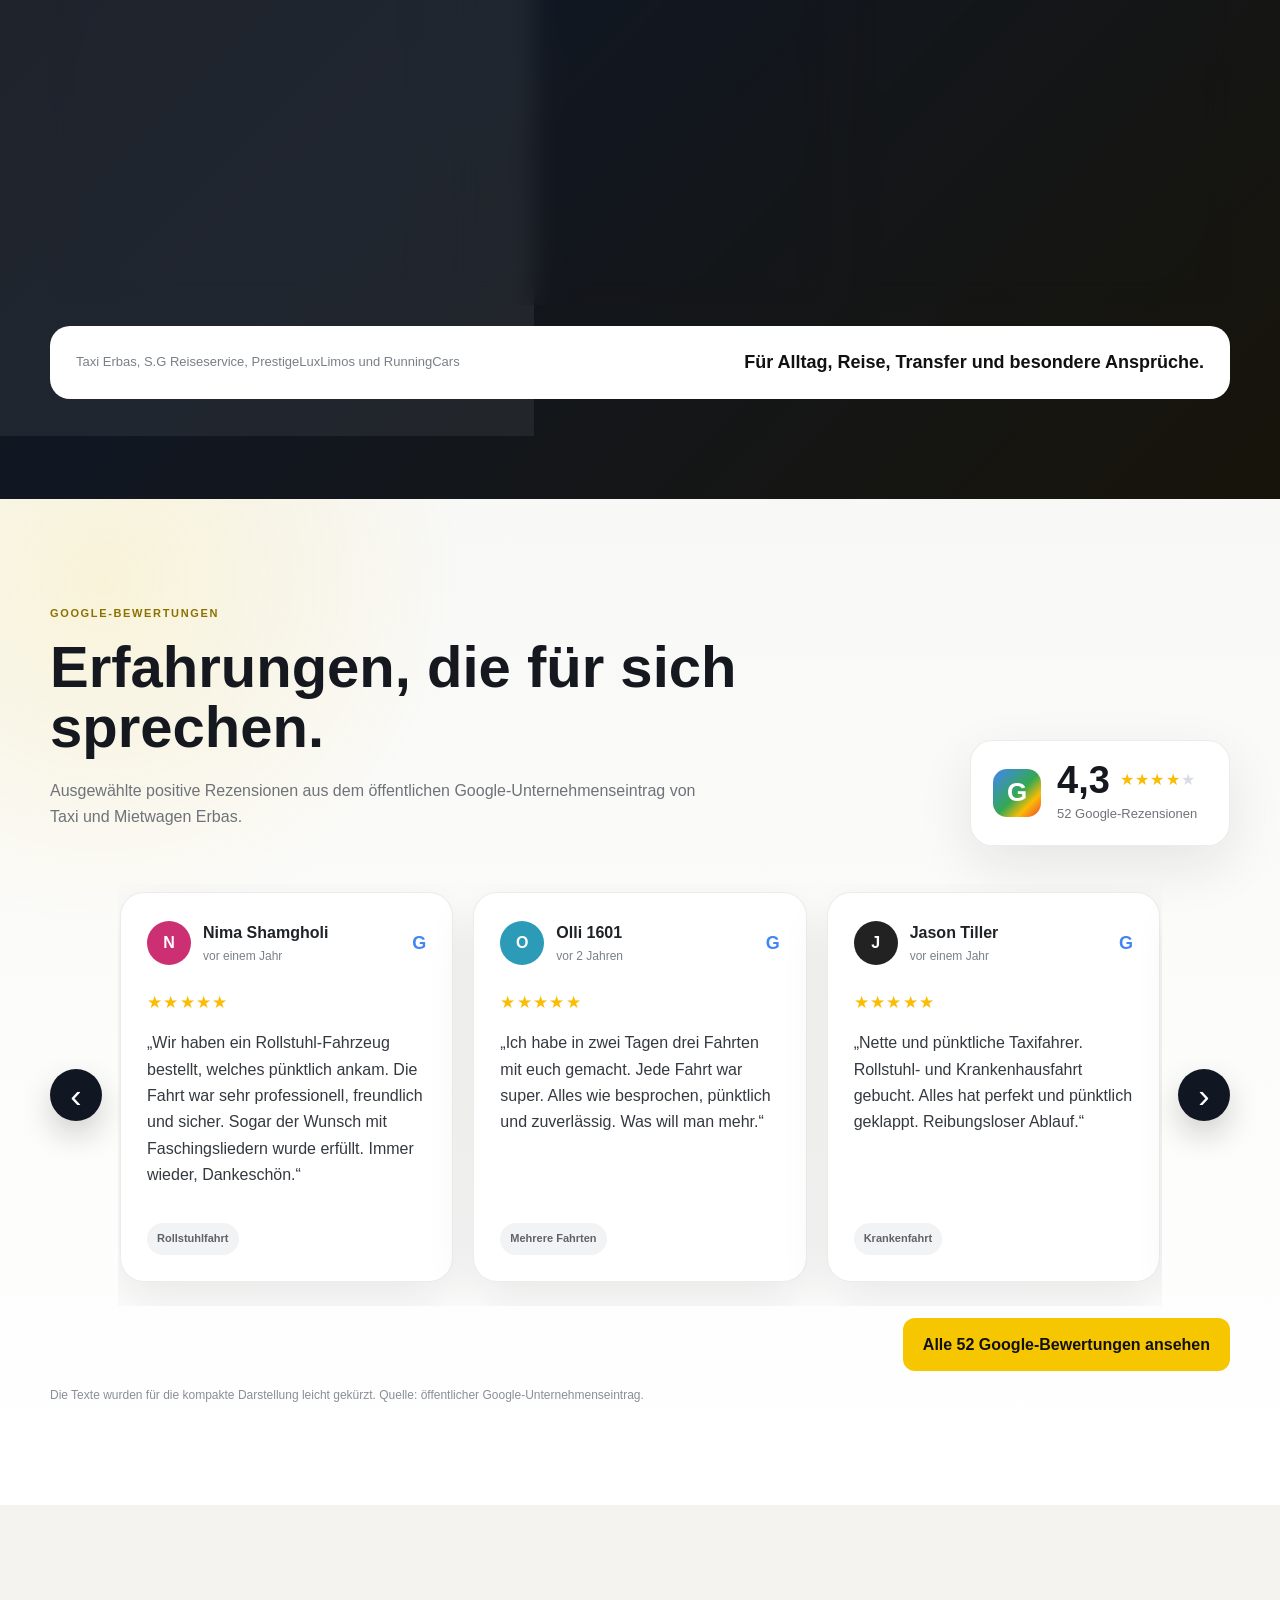
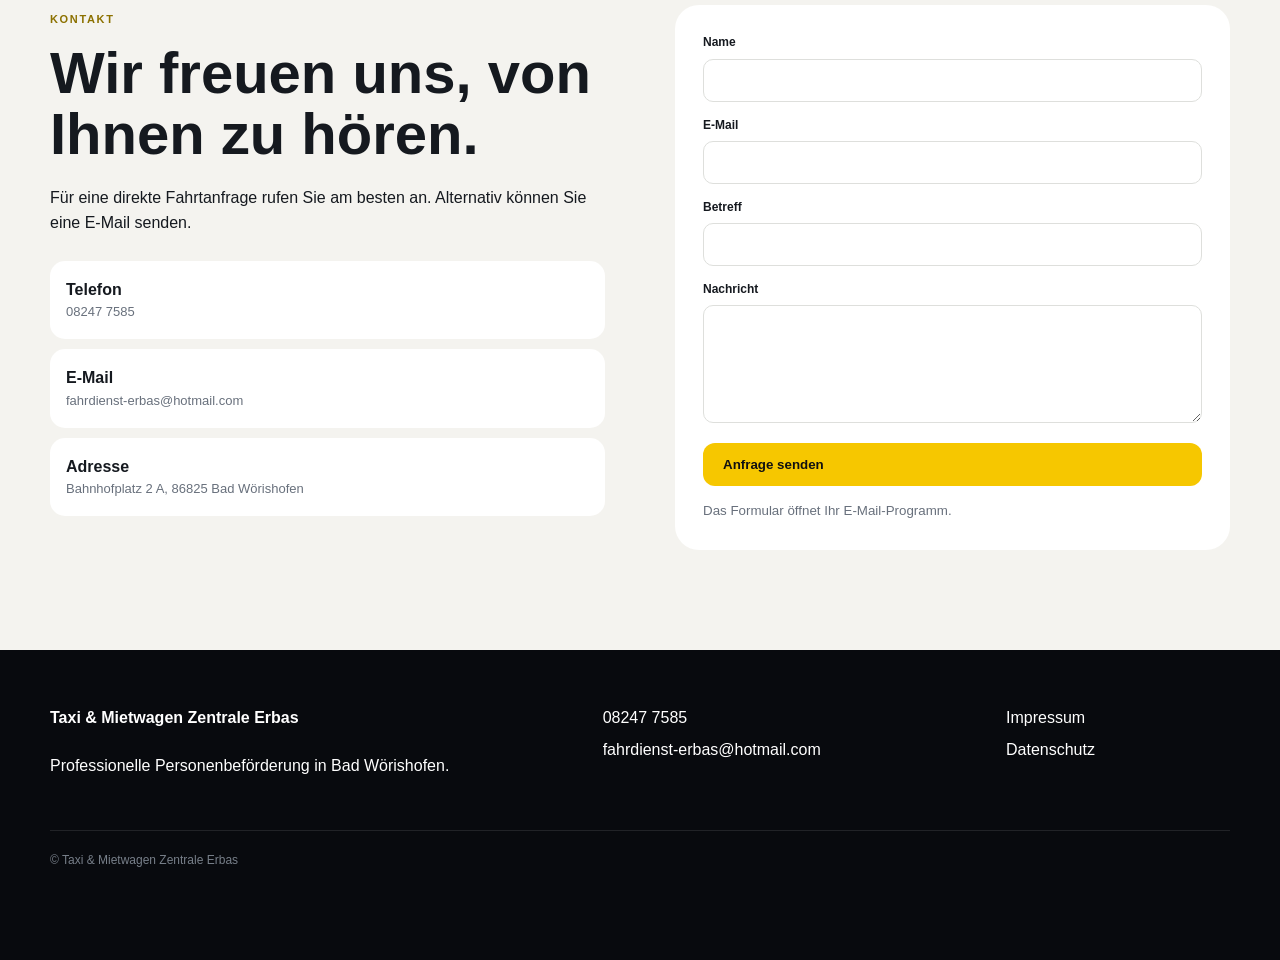
==== commit cddf1501: "Add files via upload" ====
--- a/index.html
+++ b/index.html
@@ -10,7 +10,7 @@
 <body>
 <header class="site-header">
   <div class="container nav-wrap">
-    <a class="brand" href="#start"><span class="brand-mark">TE</span><span><strong>Taxi Erbas</strong><small>Bad Wörishofen</small></span></a>
+    <a class="brand" href="#start"><img src="assets/images/taxi-erbas-original-logo.png" alt="Taxi Erbas Bad Wörishofen"></a>
     <button class="menu-toggle" aria-label="Menü öffnen">☰</button>
     <nav class="main-nav">
       <a href="#leistungen">Leistungen</a><a href="fuhrpark.html">Fuhrpark</a><a href="#zusatzdienste">Weitere Dienste</a><a href="#bewertungen">Bewertungen</a><a href="#kontakt">Kontakt</a>
--- a/assets/css/style.css
+++ b/assets/css/style.css
@@ -373,3 +373,105 @@
     justify-content:center;
   }
 }
+
+
+/* Paket 8 V3 – Original-Logo und feste Bewertungen */
+.site-logo img,
+.logo img,
+.brand img,
+.header-logo img{
+  display:block;
+  width:auto;
+  height:64px;
+  max-width:240px;
+  object-fit:contain;
+}
+.google-review-card{
+  height:390px;
+  min-height:390px;
+  max-height:390px;
+  overflow:hidden;
+}
+.google-review-card p{
+  display:-webkit-box;
+  flex:0 0 auto;
+  height:165px;
+  min-height:165px;
+  max-height:165px;
+  overflow:hidden;
+  -webkit-box-orient:vertical;
+  -webkit-line-clamp:6;
+  line-clamp:6;
+}
+.google-review-card-head{
+  flex:0 0 auto;
+  min-height:48px;
+}
+.google-card-stars{
+  flex:0 0 auto;
+}
+.google-review-tag{
+  margin-top:auto;
+  flex:0 0 auto;
+}
+.google-reviews-footer{
+  min-height:48px;
+}
+.google-review-dots{
+  width:132px;
+  min-width:132px;
+  max-width:132px;
+  height:12px;
+  display:flex;
+  align-items:center;
+  justify-content:flex-start;
+  gap:8px;
+  flex:0 0 132px;
+  overflow:hidden;
+}
+.google-review-dots button{
+  flex:0 0 9px;
+}
+.google-review-dots button.is-active{
+  flex-basis:28px;
+}
+@media(max-width:900px){
+  .site-logo img,
+  .logo img,
+  .brand img,
+  .header-logo img{
+    height:54px;
+    max-width:205px;
+  }
+}
+@media(max-width:760px){
+  .google-review-card{
+    height:405px;
+    min-height:405px;
+    max-height:405px;
+  }
+  .google-review-card p{
+    height:180px;
+    min-height:180px;
+    max-height:180px;
+    -webkit-line-clamp:7;
+    line-clamp:7;
+  }
+  .google-reviews-footer{
+    width:100%;
+  }
+  .google-review-dots{
+    width:132px;
+    min-width:132px;
+    max-width:132px;
+  }
+}
+@media(max-width:520px){
+  .site-logo img,
+  .logo img,
+  .brand img,
+  .header-logo img{
+    height:46px;
+    max-width:175px;
+  }
+}
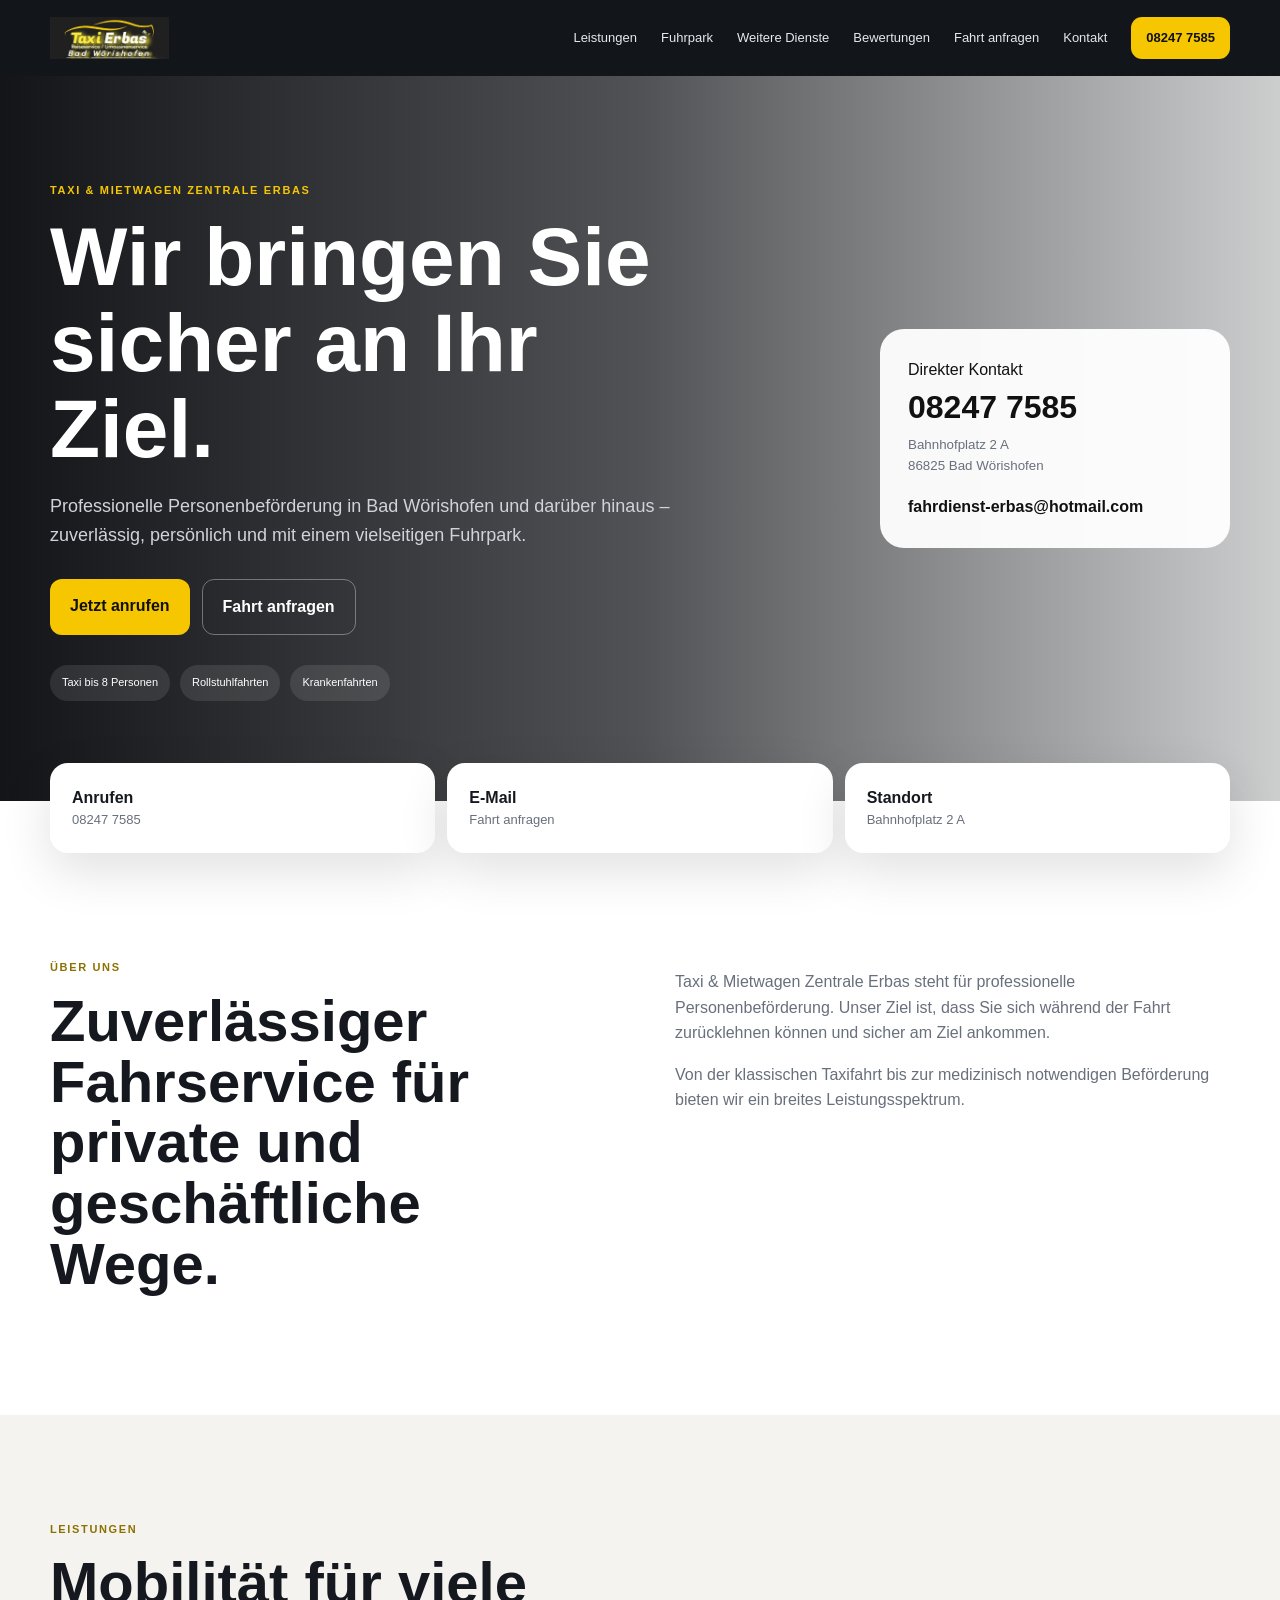
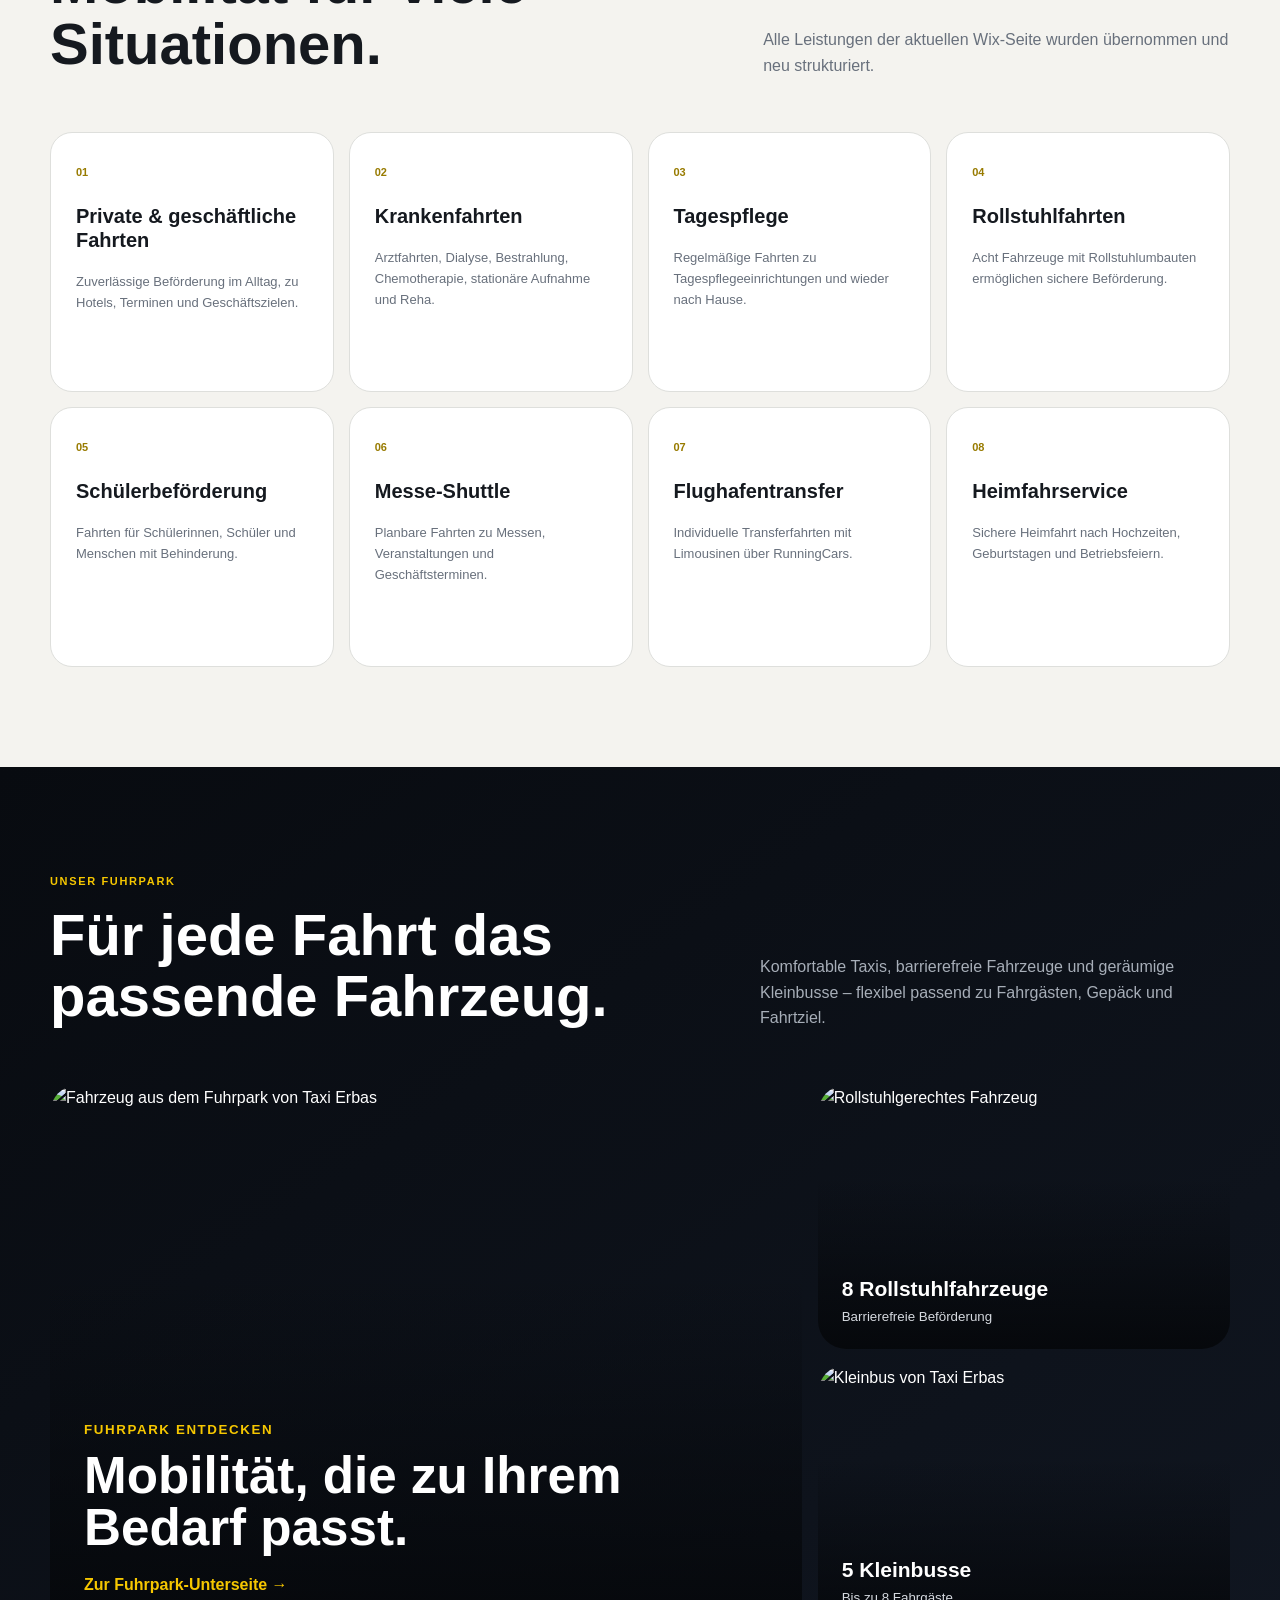
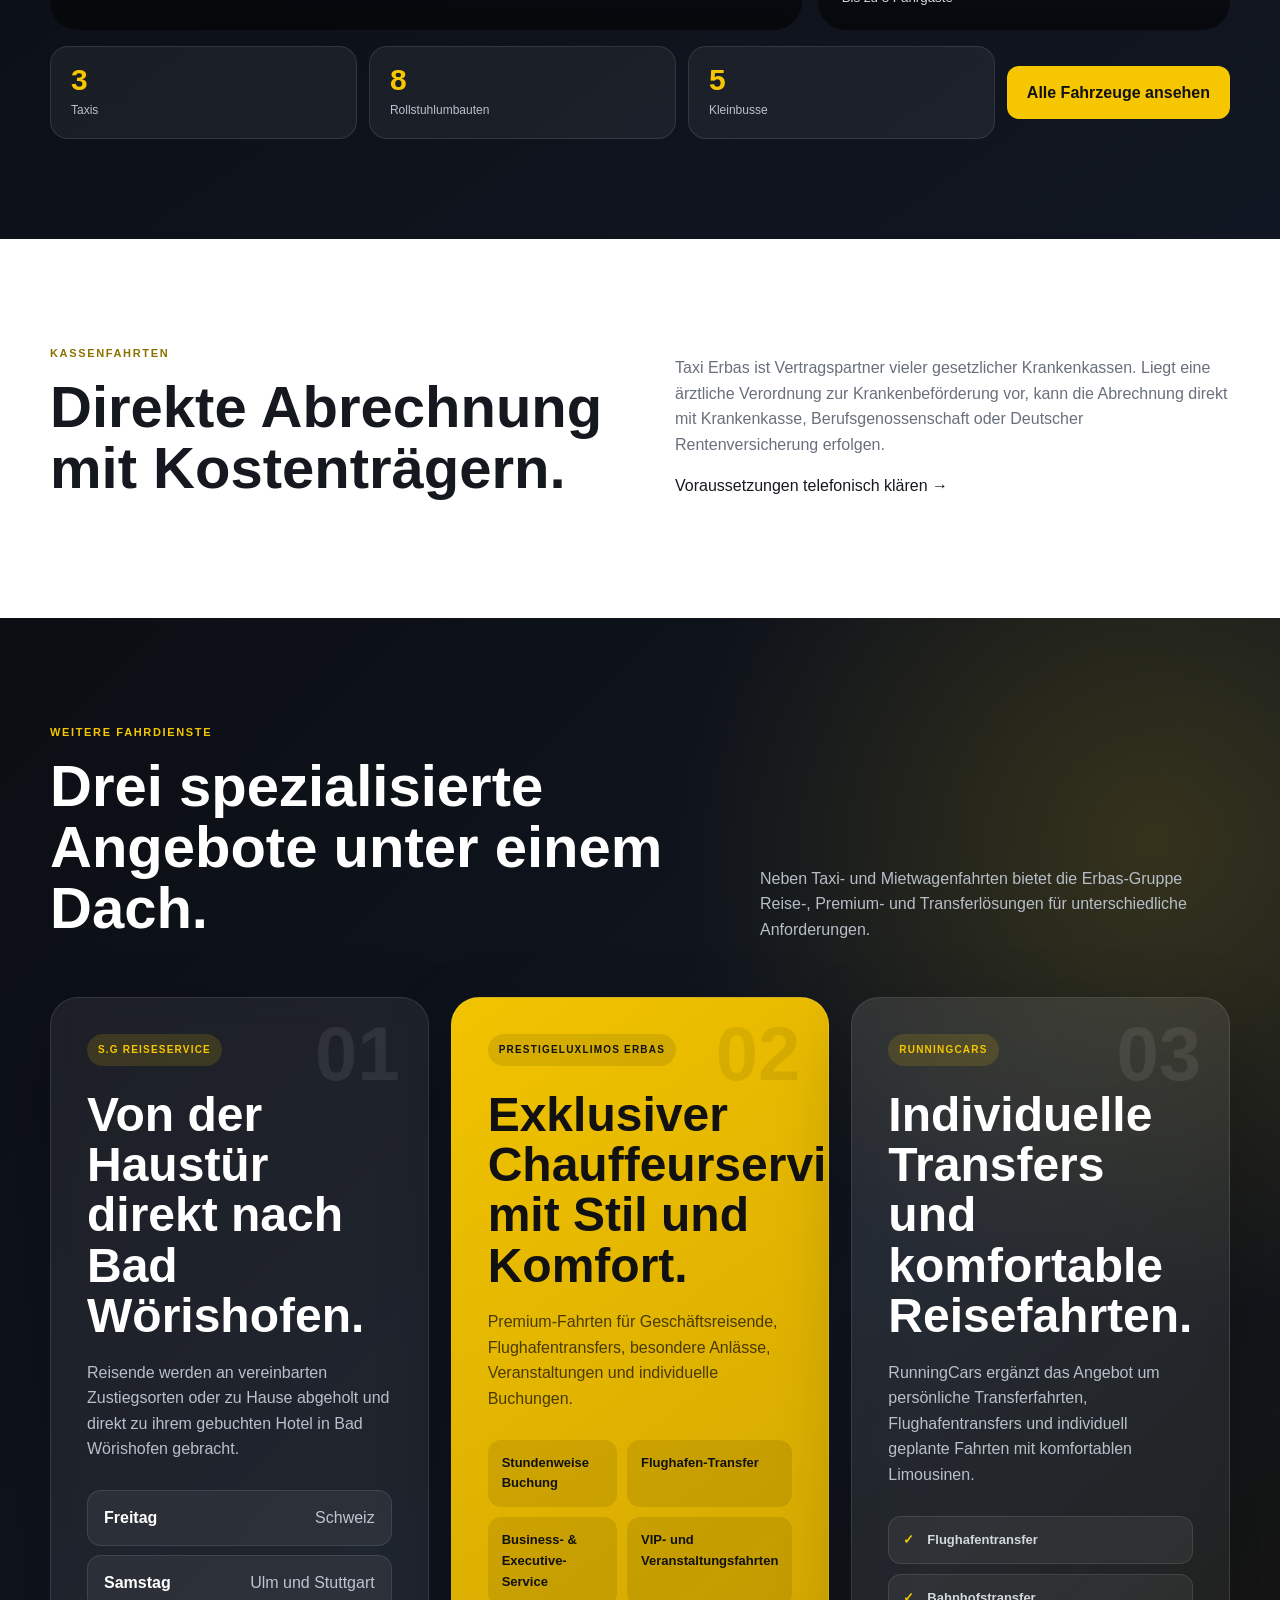
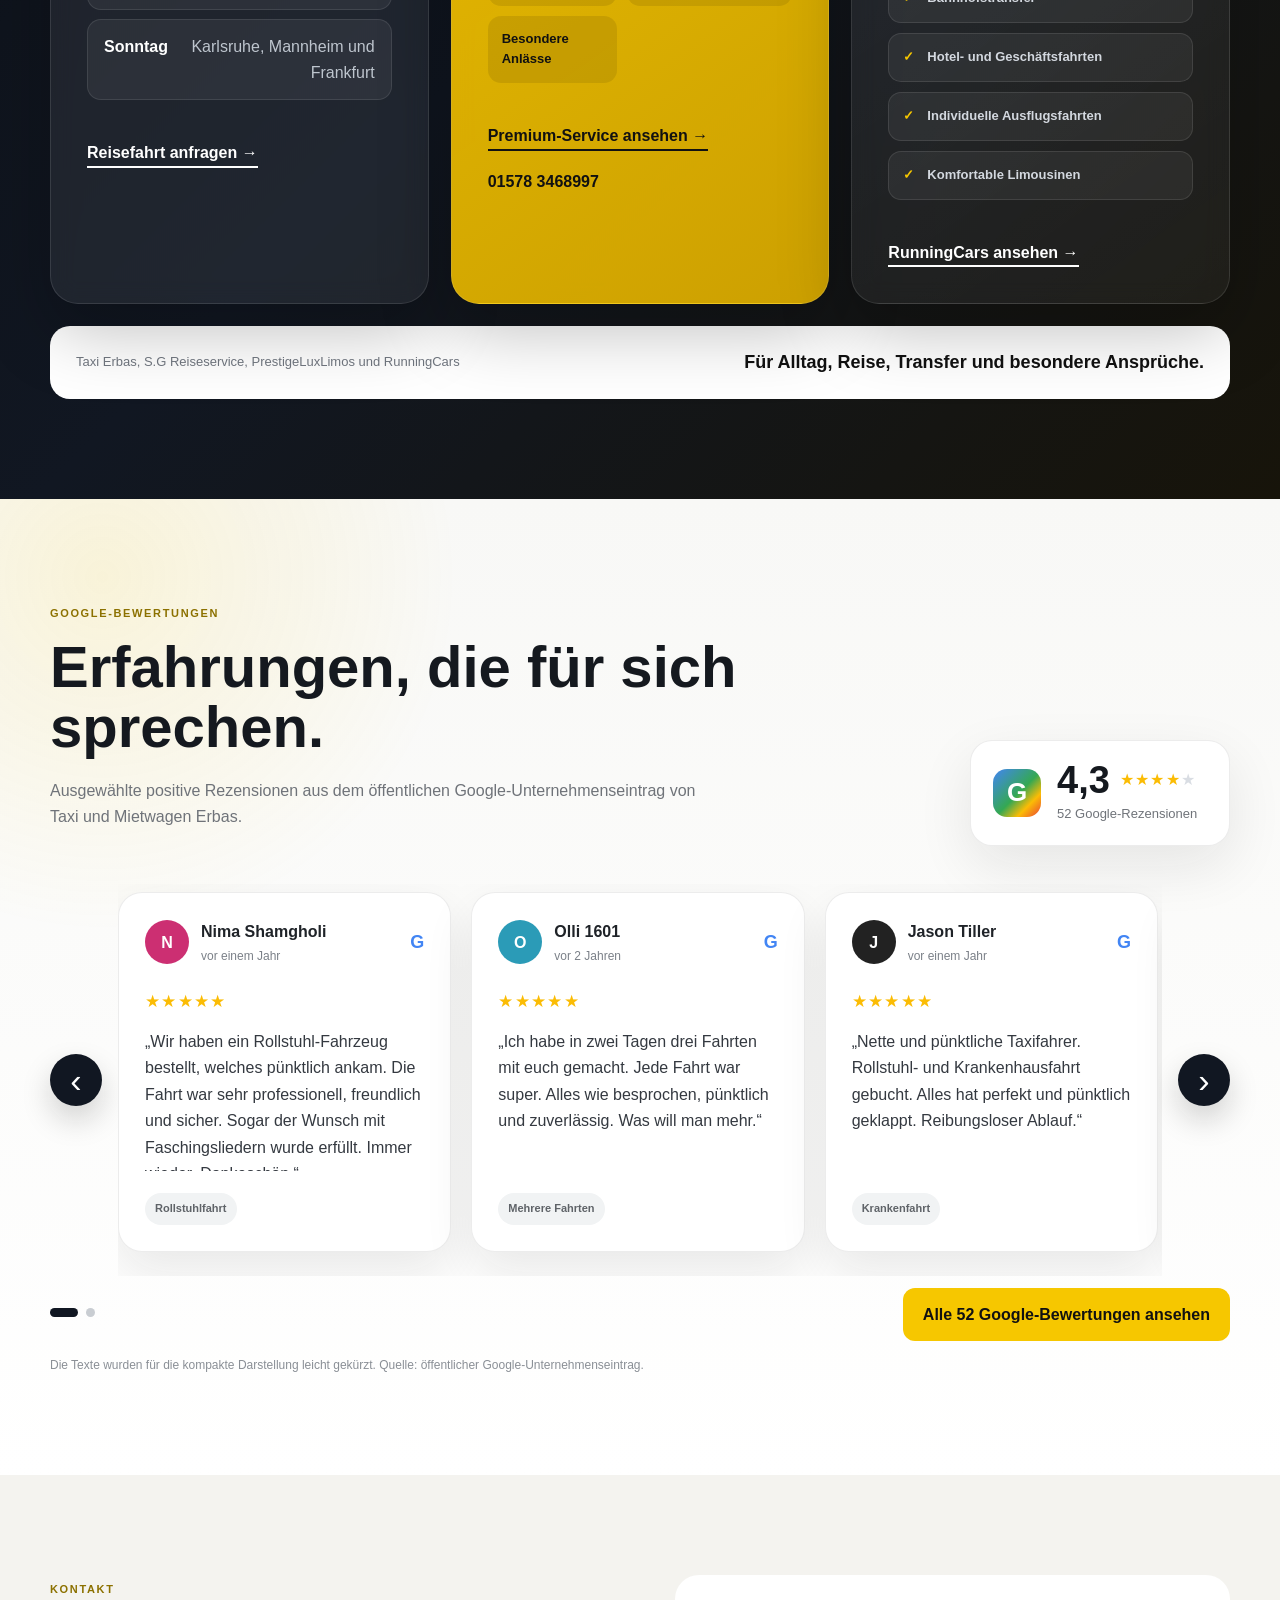
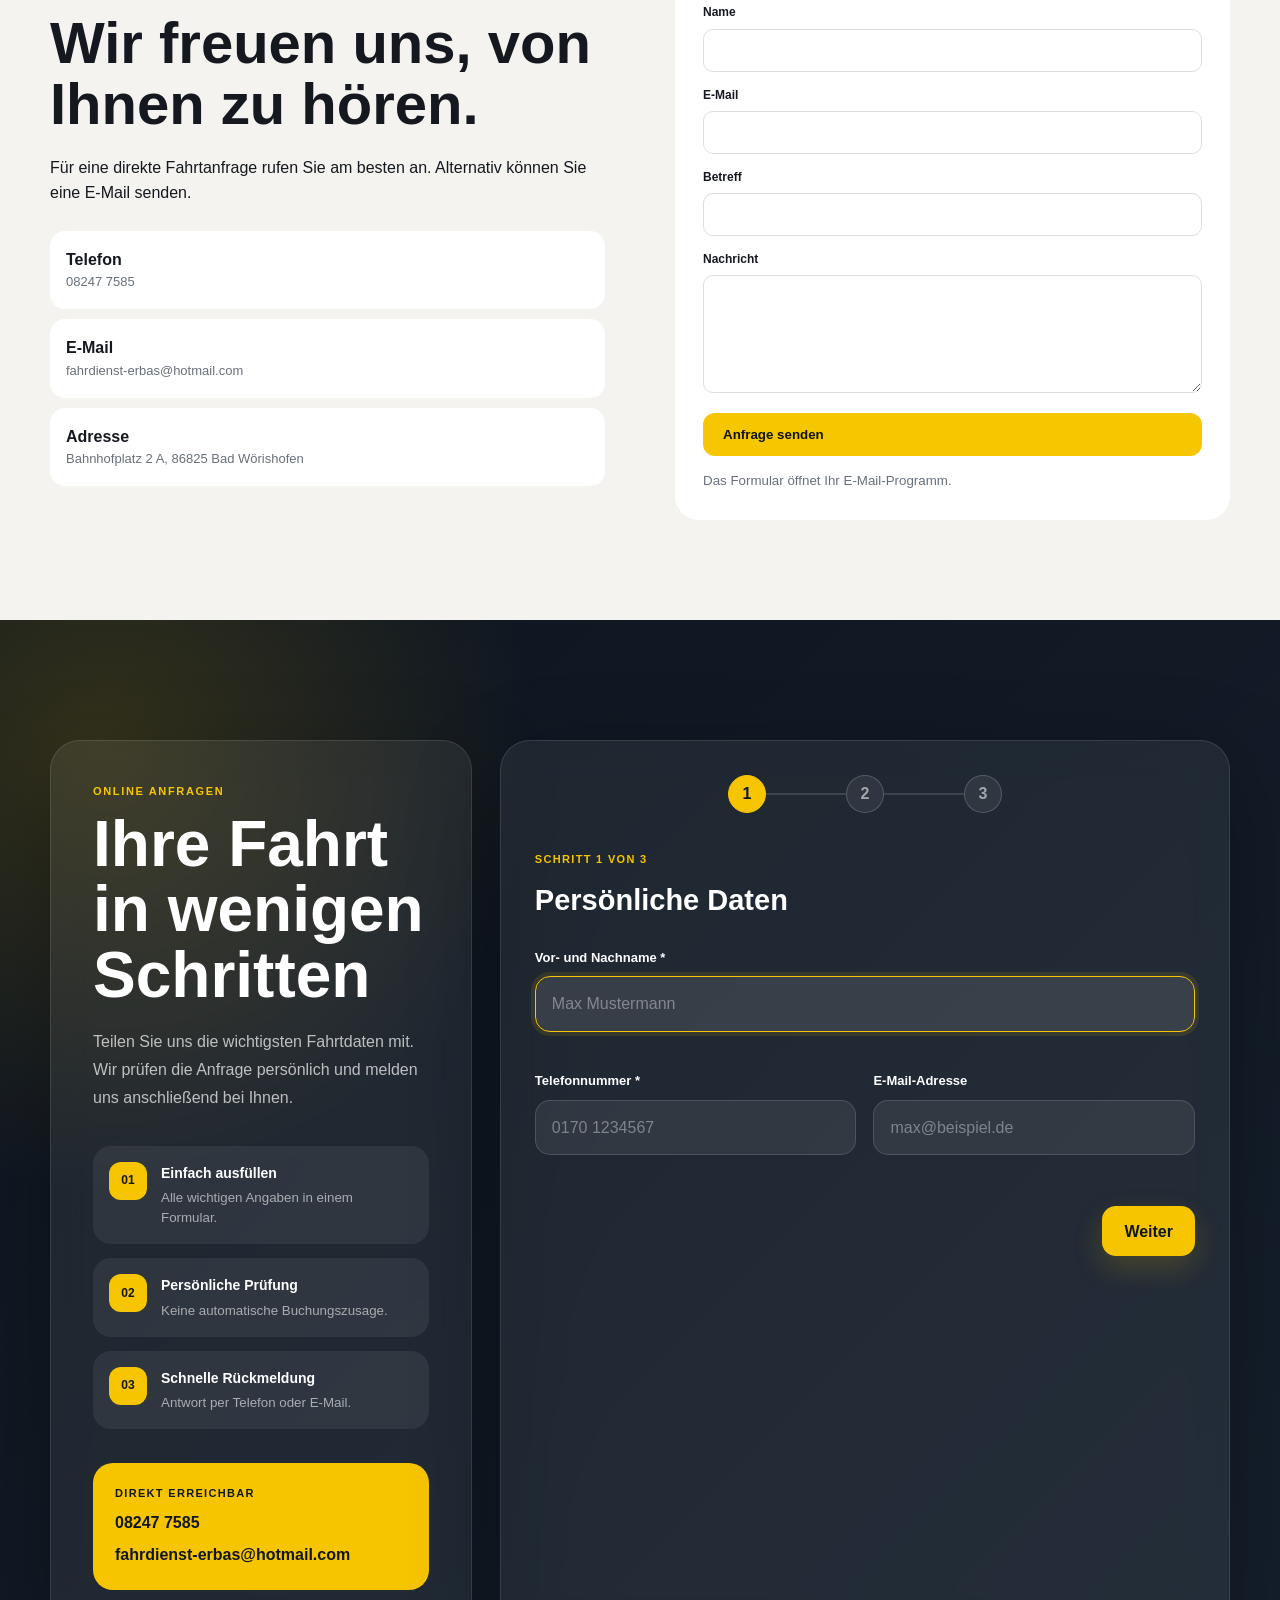
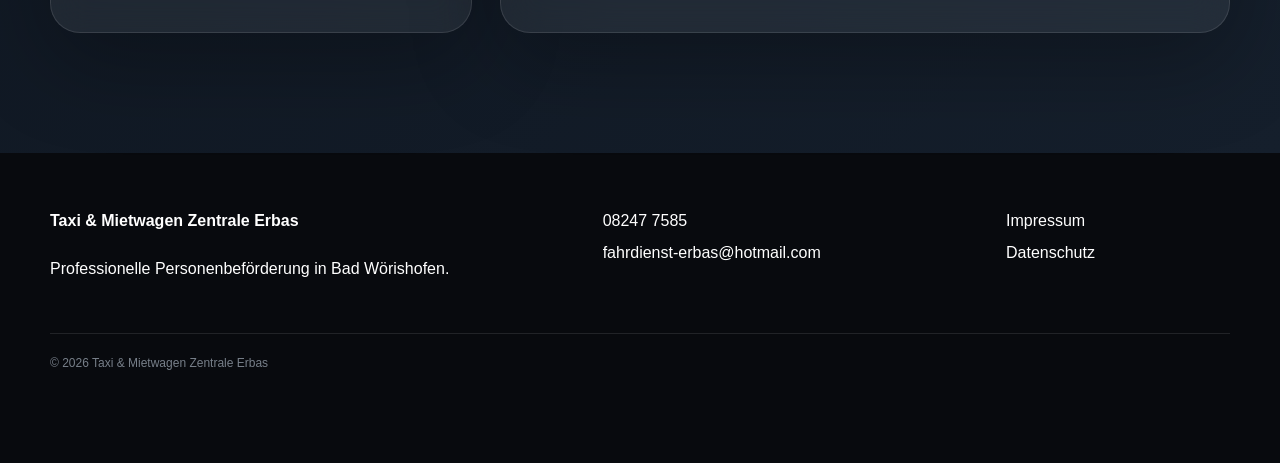
==== commit f274bd83: "Add files via upload" ====
--- a/index.html
+++ b/index.html
@@ -13,7 +13,8 @@
     <a class="brand" href="#start"><img src="assets/images/taxi-erbas-original-logo.png" alt="Taxi Erbas Bad Wörishofen"></a>
     <button class="menu-toggle" aria-label="Menü öffnen">☰</button>
     <nav class="main-nav">
-      <a href="#leistungen">Leistungen</a><a href="fuhrpark.html">Fuhrpark</a><a href="#zusatzdienste">Weitere Dienste</a><a href="#bewertungen">Bewertungen</a><a href="#kontakt">Kontakt</a>
+      <a href="#leistungen">Leistungen</a><a href="fuhrpark.html">Fuhrpark</a><a href="#zusatzdienste">Weitere Dienste</a><a href="#bewertungen">Bewertungen</a><a href="#fahrtanfrage">Fahrt anfragen</a>
+      <a href="#kontakt">Kontakt</a>
       <a class="nav-call" href="tel:+4982477585">08247 7585</a>
     </nav>
   </div>
@@ -291,6 +292,154 @@
 </div></section>
 </main>
 
+
+<section class="booking-section" id="fahrtanfrage" aria-labelledby="booking-title">
+  <div class="container">
+    <div class="booking-shell">
+      <aside class="booking-intro">
+        <span class="eyebrow">Online anfragen</span>
+        <h2 id="booking-title">Ihre Fahrt in wenigen Schritten</h2>
+        <p>Teilen Sie uns die wichtigsten Fahrtdaten mit. Wir prüfen die Anfrage persönlich und melden uns anschließend bei Ihnen.</p>
+
+        <div class="booking-benefits">
+          <div><span>01</span><p><strong>Einfach ausfüllen</strong><small>Alle wichtigen Angaben in einem Formular.</small></p></div>
+          <div><span>02</span><p><strong>Persönliche Prüfung</strong><small>Keine automatische Buchungszusage.</small></p></div>
+          <div><span>03</span><p><strong>Schnelle Rückmeldung</strong><small>Antwort per Telefon oder E-Mail.</small></p></div>
+        </div>
+
+        <div class="booking-contact-card">
+          <span>Direkt erreichbar</span>
+          <a href="tel:+4982477585">08247 7585</a>
+          <a href="mailto:fahrdienst-erbas@hotmail.com">fahrdienst-erbas@hotmail.com</a>
+        </div>
+      </aside>
+
+      <div class="booking-form-wrap">
+        <div class="booking-progress" aria-hidden="true">
+          <span class="active">1</span><i></i><span>2</span><i></i><span>3</span>
+        </div>
+
+        <form class="booking-form" id="booking-form" novalidate>
+          <div class="booking-step active" data-step="1">
+            <div class="booking-step-head">
+              <span>Schritt 1 von 3</span>
+              <h3>Persönliche Daten</h3>
+            </div>
+
+            <div class="booking-grid">
+              <label class="booking-field full">
+                <span>Vor- und Nachname *</span>
+                <input type="text" name="customer_name" autocomplete="name" required placeholder="Max Mustermann">
+                <small class="field-error"></small>
+              </label>
+
+              <label class="booking-field">
+                <span>Telefonnummer *</span>
+                <input type="tel" name="customer_phone" autocomplete="tel" required placeholder="0170 1234567">
+                <small class="field-error"></small>
+              </label>
+
+              <label class="booking-field">
+                <span>E-Mail-Adresse</span>
+                <input type="email" name="customer_email" autocomplete="email" placeholder="max@beispiel.de">
+                <small class="field-error"></small>
+              </label>
+            </div>
+          </div>
+
+          <div class="booking-step" data-step="2">
+            <div class="booking-step-head">
+              <span>Schritt 2 von 3</span>
+              <h3>Fahrtdaten</h3>
+            </div>
+
+            <div class="booking-grid">
+              <label class="booking-field full">
+                <span>Abholort *</span>
+                <input type="text" name="pickup" required placeholder="Straße, Hausnummer, Ort">
+                <small class="field-error"></small>
+              </label>
+
+              <label class="booking-field full">
+                <span>Zielort *</span>
+                <input type="text" name="destination" required placeholder="Straße, Hausnummer, Ort">
+                <small class="field-error"></small>
+              </label>
+
+              <label class="booking-field">
+                <span>Datum *</span>
+                <input type="date" name="ride_date" required>
+                <small class="field-error"></small>
+              </label>
+
+              <label class="booking-field">
+                <span>Uhrzeit *</span>
+                <input type="time" name="ride_time" required>
+                <small class="field-error"></small>
+              </label>
+
+              <label class="booking-field">
+                <span>Personenanzahl *</span>
+                <select name="passengers" required>
+                  <option value="">Bitte wählen</option>
+                  <option>1 Person</option><option>2 Personen</option><option>3 Personen</option>
+                  <option>4 Personen</option><option>5 Personen</option><option>6 Personen</option>
+                  <option>7 Personen</option><option>8 Personen</option>
+                </select>
+                <small class="field-error"></small>
+              </label>
+
+              <label class="booking-field">
+                <span>Gepäck</span>
+                <select name="luggage">
+                  <option>Kein oder wenig Gepäck</option>
+                  <option>1–2 Gepäckstücke</option>
+                  <option>3–4 Gepäckstücke</option>
+                  <option>Mehr als 4 Gepäckstücke</option>
+                </select>
+              </label>
+            </div>
+          </div>
+
+          <div class="booking-step" data-step="3">
+            <div class="booking-step-head">
+              <span>Schritt 3 von 3</span>
+              <h3>Zusätzliche Angaben</h3>
+            </div>
+
+            <div class="booking-options">
+              <label><input type="checkbox" name="ride_type" value="Flughafentransfer"><span><b>✈</b>Flughafentransfer</span></label>
+              <label><input type="checkbox" name="ride_type" value="Rollstuhlfahrt"><span><b>♿</b>Rollstuhlfahrt</span></label>
+              <label><input type="checkbox" name="ride_type" value="Krankenfahrt"><span><b>♥</b>Krankenfahrt</span></label>
+              <label><input type="checkbox" name="ride_type" value="Kleinbus"><span><b>👥</b>Kleinbus / Gruppe</span></label>
+            </div>
+
+            <label class="booking-field full">
+              <span>Zusätzliche Nachricht</span>
+              <textarea name="message" rows="5" placeholder="Zum Beispiel: Kindersitz, Begleitperson, besondere Abholhinweise …"></textarea>
+            </label>
+
+            <label class="booking-consent">
+              <input type="checkbox" name="privacy" required>
+              <span>Ich habe die <a href="datenschutz.html">Datenschutzerklärung</a> gelesen und stimme der Verarbeitung meiner Angaben zur Bearbeitung der Anfrage zu. *</span>
+            </label>
+            <small class="privacy-error field-error"></small>
+          </div>
+
+          <div class="booking-actions">
+            <button class="booking-back" type="button" hidden>Zurück</button>
+            <button class="booking-next" type="button">Weiter</button>
+            <button class="booking-submit" type="submit" hidden>Anfrage vorbereiten</button>
+          </div>
+
+          <div class="booking-status" role="status" aria-live="polite"></div>
+        </form>
+      </div>
+    </div>
+  </div>
+</section>
+
+
 <footer><div class="container footer-grid"><div><strong>Taxi & Mietwagen Zentrale Erbas</strong><p>Professionelle Personenbeförderung in Bad Wörishofen.</p></div><div><a href="tel:+4982477585">08247 7585</a><a href="mailto:fahrdienst-erbas@hotmail.com">fahrdienst-erbas@hotmail.com</a></div><div><a href="impressum.html">Impressum</a><a href="datenschutz.html">Datenschutz</a></div></div><div class="container copyright">© <span id="year"></span> Taxi & Mietwagen Zentrale Erbas</div></footer>
 <div class="mobile-bar"><a href="tel:+4982477585">Anrufen</a><a href="#kontakt">Anfragen</a></div>
 <script src="assets/js/main.js"></script>
--- a/assets/css/style.css
+++ b/assets/css/style.css
@@ -375,95 +375,41 @@
 }
 
 
-/* Paket 8 V3 – Original-Logo und feste Bewertungen */
+/* Paket 8 V4 – kleines Logo und klassischer Klick-Slider */
 .site-logo img,
 .logo img,
 .brand img,
 .header-logo img{
   display:block;
   width:auto;
-  height:64px;
-  max-width:240px;
+  height:42px;
+  max-width:170px;
   object-fit:contain;
+  object-position:left center;
 }
 .google-review-card{
-  height:390px;
-  min-height:390px;
-  max-height:390px;
+  min-height:360px;
+  height:360px;
+  max-height:360px;
+}
+.google-review-card p{
   overflow:hidden;
-}
-.google-review-card p{
   display:-webkit-box;
-  flex:0 0 auto;
-  height:165px;
-  min-height:165px;
-  max-height:165px;
-  overflow:hidden;
   -webkit-box-orient:vertical;
-  -webkit-line-clamp:6;
-  line-clamp:6;
-}
-.google-review-card-head{
-  flex:0 0 auto;
-  min-height:48px;
-}
-.google-card-stars{
-  flex:0 0 auto;
-}
-.google-review-tag{
-  margin-top:auto;
-  flex:0 0 auto;
-}
-.google-reviews-footer{
-  min-height:48px;
+  -webkit-line-clamp:7;
+  line-clamp:7;
 }
 .google-review-dots{
-  width:132px;
-  min-width:132px;
-  max-width:132px;
-  height:12px;
-  display:flex;
-  align-items:center;
-  justify-content:flex-start;
-  gap:8px;
-  flex:0 0 132px;
-  overflow:hidden;
-}
-.google-review-dots button{
-  flex:0 0 9px;
-}
-.google-review-dots button.is-active{
-  flex-basis:28px;
+  min-width:92px;
+  min-height:12px;
 }
 @media(max-width:900px){
   .site-logo img,
   .logo img,
   .brand img,
   .header-logo img{
-    height:54px;
-    max-width:205px;
-  }
-}
-@media(max-width:760px){
-  .google-review-card{
-    height:405px;
-    min-height:405px;
-    max-height:405px;
-  }
-  .google-review-card p{
-    height:180px;
-    min-height:180px;
-    max-height:180px;
-    -webkit-line-clamp:7;
-    line-clamp:7;
-  }
-  .google-reviews-footer{
-    width:100%;
-  }
-  .google-review-dots{
-    width:132px;
-    min-width:132px;
-    max-width:132px;
+    height:36px;
+    max-width:145px;
   }
 }
 @media(max-width:520px){
@@ -471,7 +417,1095 @@
   .logo img,
   .brand img,
   .header-logo img{
-    height:46px;
-    max-width:175px;
-  }
-}
+    height:32px;
+    max-width:128px;
+  }
+}
+
+
+/* Paket 9 – Premium Fuhrpark 2.0 */
+.fleet-showcase{
+  padding:110px 0 120px;
+  background:linear-gradient(180deg,#f6f7f9 0%,#fff 100%);
+}
+.fleet-showcase-head{
+  display:grid;
+  grid-template-columns:minmax(0,1.1fr) minmax(280px,.9fr);
+  align-items:end;
+  gap:55px;
+  margin-bottom:48px;
+}
+.fleet-showcase-head h2,
+.fleet-quality-head h2{
+  margin:10px 0 0;
+  font-size:clamp(36px,5vw,66px);
+  line-height:1.02;
+}
+.fleet-showcase-head>p{
+  margin:0;
+  color:#666d76;
+  font-size:17px;
+  line-height:1.75;
+}
+.fleet-card-grid{
+  display:grid;
+  grid-template-columns:repeat(3,minmax(0,1fr));
+  gap:24px;
+}
+.fleet-premium-card{
+  position:relative;
+  overflow:hidden;
+  display:flex;
+  flex-direction:column;
+  min-width:0;
+  border:1px solid rgba(17,23,34,.08);
+  border-radius:28px;
+  background:#fff;
+  box-shadow:0 24px 70px rgba(17,23,34,.10);
+  transition:transform .35s ease,box-shadow .35s ease,border-color .35s ease;
+}
+.fleet-premium-card:hover{
+  transform:translateY(-9px);
+  border-color:rgba(247,196,0,.55);
+  box-shadow:0 34px 90px rgba(17,23,34,.17);
+}
+.fleet-image-button{
+  position:relative;
+  display:block;
+  width:100%;
+  height:275px;
+  padding:0;
+  overflow:hidden;
+  border:0;
+  background:#111722;
+  cursor:zoom-in;
+}
+.fleet-image-button::after{
+  content:"";
+  position:absolute;
+  inset:0;
+  background:linear-gradient(180deg,transparent 45%,rgba(5,8,13,.68) 100%);
+  pointer-events:none;
+}
+.fleet-image-button::before{
+  content:"";
+  position:absolute;
+  z-index:2;
+  top:-120%;
+  left:-40%;
+  width:42%;
+  height:300%;
+  transform:rotate(24deg);
+  background:linear-gradient(90deg,transparent,rgba(255,255,255,.33),transparent);
+  transition:left .75s ease;
+  pointer-events:none;
+}
+.fleet-premium-card:hover .fleet-image-button::before{
+  left:125%;
+}
+.fleet-image-button img{
+  width:100%;
+  height:100%;
+  object-fit:cover;
+  transition:transform .7s cubic-bezier(.2,.7,.2,1);
+}
+.fleet-premium-card:hover .fleet-image-button img{
+  transform:scale(1.075);
+}
+.fleet-badge{
+  position:absolute;
+  z-index:3;
+  top:18px;
+  right:18px;
+  padding:9px 13px;
+  border-radius:999px;
+  background:#f7c400;
+  color:#111722;
+  font-size:11px;
+  font-weight:900;
+  letter-spacing:.08em;
+  text-transform:uppercase;
+  box-shadow:0 10px 28px rgba(0,0,0,.18);
+}
+.fleet-badge.accessible{background:#fff}
+.fleet-badge.group{background:#111722;color:#fff}
+.fleet-image-hint{
+  position:absolute;
+  z-index:3;
+  left:20px;
+  bottom:18px;
+  color:#fff;
+  font-size:12px;
+  font-weight:800;
+  letter-spacing:.04em;
+}
+.fleet-card-body{
+  display:flex;
+  flex:1;
+  flex-direction:column;
+  padding:28px;
+}
+.fleet-card-kicker{
+  color:#9b7a00;
+  font-size:11px;
+  font-weight:900;
+  letter-spacing:.12em;
+  text-transform:uppercase;
+}
+.fleet-card-body h3{
+  margin:10px 0 12px;
+  color:#111722;
+  font-size:26px;
+  line-height:1.15;
+}
+.fleet-card-body>p{
+  min-height:82px;
+  margin:0 0 22px;
+  color:#646b74;
+  line-height:1.65;
+}
+.fleet-specs{
+  display:grid;
+  grid-template-columns:1fr 1fr;
+  gap:10px;
+  margin-bottom:25px;
+}
+.fleet-specs span{
+  display:flex;
+  align-items:center;
+  gap:8px;
+  min-height:48px;
+  padding:10px 11px;
+  border-radius:14px;
+  background:#f4f5f7;
+  color:#333a44;
+  font-size:12px;
+  font-weight:750;
+}
+.fleet-specs b{
+  width:24px;
+  color:#111722;
+  font-size:17px;
+  text-align:center;
+}
+.fleet-request-btn{
+  width:100%;
+  margin-top:auto;
+  justify-content:center;
+}
+.fleet-quality{
+  padding:115px 0;
+  background:#101722;
+  color:#fff;
+}
+.fleet-quality-head{
+  max-width:800px;
+  margin-bottom:44px;
+}
+.fleet-quality-head p{
+  max-width:680px;
+  color:rgba(255,255,255,.67);
+  font-size:17px;
+  line-height:1.7;
+}
+.fleet-quality-grid{
+  display:grid;
+  grid-template-columns:repeat(4,minmax(0,1fr));
+  gap:18px;
+}
+.fleet-quality-grid article{
+  position:relative;
+  overflow:hidden;
+  min-height:290px;
+  padding:29px;
+  border:1px solid rgba(255,255,255,.10);
+  border-radius:24px;
+  background:rgba(255,255,255,.055);
+  backdrop-filter:blur(12px);
+  transition:transform .3s ease,border-color .3s ease,background .3s ease;
+}
+.fleet-quality-grid article:hover{
+  transform:translateY(-7px);
+  border-color:rgba(247,196,0,.65);
+  background:rgba(255,255,255,.09);
+}
+.fleet-quality-grid article>span{
+  position:absolute;
+  top:20px;
+  right:22px;
+  color:rgba(255,255,255,.22);
+  font-size:38px;
+  font-weight:900;
+}
+.quality-icon{
+  width:54px;
+  height:54px;
+  display:grid;
+  place-items:center;
+  margin-bottom:38px;
+  border-radius:16px;
+  background:#f7c400;
+  color:#111722;
+  font-size:25px;
+}
+.fleet-quality-grid h3{
+  margin:0 0 12px;
+  font-size:22px;
+}
+.fleet-quality-grid p{
+  margin:0;
+  color:rgba(255,255,255,.68);
+  line-height:1.65;
+}
+.fleet-lightbox[hidden]{display:none}
+.fleet-lightbox{
+  position:fixed;
+  z-index:9999;
+  inset:0;
+  display:grid;
+  grid-template-columns:70px minmax(0,1100px) 70px;
+  align-items:center;
+  justify-content:center;
+  gap:20px;
+  padding:50px 24px;
+  background:rgba(4,7,12,.92);
+  backdrop-filter:blur(14px);
+}
+.fleet-lightbox figure{
+  margin:0;
+  max-height:calc(100vh - 100px);
+  overflow:hidden;
+  border-radius:24px;
+  background:#0e141e;
+  box-shadow:0 30px 100px rgba(0,0,0,.55);
+}
+.fleet-lightbox img{
+  display:block;
+  width:100%;
+  max-height:76vh;
+  object-fit:contain;
+  background:#080c12;
+}
+.fleet-lightbox figcaption{
+  padding:15px 20px;
+  color:#fff;
+  text-align:center;
+}
+.fleet-lightbox-close,
+.fleet-lightbox-prev,
+.fleet-lightbox-next{
+  border:0;
+  color:#fff;
+  cursor:pointer;
+}
+.fleet-lightbox-close{
+  position:absolute;
+  top:20px;
+  right:24px;
+  width:48px;
+  height:48px;
+  border-radius:50%;
+  background:rgba(255,255,255,.12);
+  font-size:34px;
+}
+.fleet-lightbox-prev,
+.fleet-lightbox-next{
+  width:58px;
+  height:58px;
+  border-radius:50%;
+  background:#f7c400;
+  color:#111722;
+  font-size:40px;
+  line-height:1;
+}
+body.lightbox-open{overflow:hidden}
+@media(max-width:1050px){
+  .fleet-card-grid{grid-template-columns:1fr 1fr}
+  .fleet-premium-card:last-child{grid-column:1/-1;max-width:620px;justify-self:center}
+  .fleet-quality-grid{grid-template-columns:1fr 1fr}
+}
+@media(max-width:760px){
+  .fleet-showcase{padding:78px 0 84px}
+  .fleet-showcase-head{display:block}
+  .fleet-showcase-head>p{margin-top:20px}
+  .fleet-card-grid{
+    display:flex;
+    gap:16px;
+    overflow-x:auto;
+    scroll-snap-type:x mandatory;
+    padding:6px 4px 28px;
+    scrollbar-width:none;
+  }
+  .fleet-card-grid::-webkit-scrollbar{display:none}
+  .fleet-premium-card{
+    flex:0 0 88%;
+    scroll-snap-align:center;
+  }
+  .fleet-premium-card:last-child{max-width:none}
+  .fleet-image-button{height:235px}
+  .fleet-card-body{padding:23px}
+  .fleet-card-body>p{min-height:0}
+  .fleet-quality{padding:82px 0}
+  .fleet-quality-grid{grid-template-columns:1fr}
+  .fleet-quality-grid article{min-height:230px}
+  .fleet-lightbox{
+    grid-template-columns:44px minmax(0,1fr) 44px;
+    gap:7px;
+    padding:64px 8px 20px;
+  }
+  .fleet-lightbox-prev,.fleet-lightbox-next{
+    width:42px;height:42px;font-size:30px;
+  }
+}
+@media(max-width:480px){
+  .fleet-premium-card{flex-basis:94%}
+  .fleet-specs{grid-template-columns:1fr}
+}
+
+
+/* Paket 9.1 – einheitliche Kopfzeile auf der Fuhrpark-Seite */
+.site-header .brand{
+  display:flex;
+  align-items:center;
+  flex:0 0 auto;
+  min-width:0;
+  text-decoration:none;
+}
+.site-header .brand img{
+  display:block;
+  width:auto;
+  height:42px;
+  max-width:170px;
+  object-fit:contain;
+  object-position:left center;
+}
+.main-nav a[aria-current="page"]{
+  color:var(--yellow, #f7c400);
+}
+@media(max-width:900px){
+  .site-header .nav-wrap{
+    min-height:72px;
+  }
+  .site-header .brand img{
+    height:36px;
+    max-width:145px;
+  }
+  .site-header .menu-toggle{
+    position:relative;
+    z-index:1002;
+    flex:0 0 auto;
+  }
+}
+@media(max-width:520px){
+  .site-header .nav-wrap{
+    min-height:64px;
+    gap:12px;
+  }
+  .site-header .brand img{
+    height:31px;
+    max-width:124px;
+  }
+  .site-header .menu-toggle{
+    width:44px;
+    height:44px;
+    display:grid;
+    place-items:center;
+    padding:0;
+  }
+}
+
+
+/* Paket 9.2 – vollständige Handy-Optimierung der Fuhrpark-Seite */
+@media(max-width:760px){
+
+  html, body{
+    overflow-x:hidden;
+  }
+
+  .container{
+    width:min(100% - 28px, 1180px);
+  }
+
+  /* Kopfzeile */
+  .site-header{
+    position:sticky;
+    top:0;
+    z-index:1100;
+    backdrop-filter:blur(16px);
+  }
+
+  .site-header .nav-wrap{
+    min-height:66px;
+    padding-top:8px;
+    padding-bottom:8px;
+  }
+
+  .site-header .brand{
+    max-width:calc(100% - 60px);
+  }
+
+  .site-header .brand img{
+    width:auto;
+    height:30px;
+    max-width:118px;
+    object-fit:contain;
+  }
+
+  .site-header .menu-toggle{
+    width:44px;
+    height:44px;
+    min-width:44px;
+    border-radius:12px;
+    font-size:23px;
+  }
+
+  .main-nav{
+    top:66px;
+    left:14px;
+    right:14px;
+    width:auto;
+    max-height:calc(100vh - 86px);
+    overflow-y:auto;
+    border-radius:18px;
+  }
+
+  .main-nav a{
+    width:100%;
+    min-height:48px;
+    display:flex;
+    align-items:center;
+    padding:12px 16px;
+  }
+
+  .main-nav .nav-call{
+    justify-content:center;
+    margin-top:4px;
+  }
+
+  /* Hero und Einleitung */
+  .fleet-hero,
+  .subpage-hero{
+    min-height:auto;
+    padding-top:88px;
+    padding-bottom:62px;
+  }
+
+  .fleet-hero h1,
+  .subpage-hero h1{
+    max-width:100%;
+    font-size:clamp(38px,12vw,56px);
+    line-height:1.02;
+    word-break:normal;
+  }
+
+  .fleet-hero p,
+  .subpage-hero p{
+    max-width:100%;
+    font-size:16px;
+    line-height:1.65;
+  }
+
+  .fleet-anchor-nav{
+    position:relative;
+    top:auto;
+    padding:12px 0;
+    overflow-x:auto;
+    overscroll-behavior-inline:contain;
+    scrollbar-width:none;
+  }
+
+  .fleet-anchor-nav::-webkit-scrollbar{
+    display:none;
+  }
+
+  .fleet-anchor-nav .container,
+  .fleet-anchor-nav-inner{
+    width:max-content;
+    min-width:100%;
+    display:flex;
+    justify-content:flex-start;
+    gap:8px;
+    padding-right:14px;
+  }
+
+  .fleet-anchor-nav a{
+    flex:0 0 auto;
+    white-space:nowrap;
+    padding:10px 14px;
+    border-radius:999px;
+    font-size:13px;
+  }
+
+  /* Premium-Fuhrpark */
+  .fleet-showcase{
+    padding:70px 0 76px;
+  }
+
+  .fleet-showcase-head{
+    display:block;
+    margin-bottom:32px;
+  }
+
+  .fleet-showcase-head h2,
+  .fleet-quality-head h2{
+    font-size:clamp(34px,10vw,48px);
+    line-height:1.05;
+  }
+
+  .fleet-showcase-head>p{
+    margin-top:18px;
+    font-size:15px;
+    line-height:1.7;
+  }
+
+  .fleet-card-grid{
+    display:flex;
+    gap:14px;
+    margin-left:-14px;
+    margin-right:-14px;
+    padding:4px 14px 26px;
+    overflow-x:auto;
+    scroll-snap-type:x mandatory;
+    scroll-padding-inline:14px;
+    overscroll-behavior-inline:contain;
+    -webkit-overflow-scrolling:touch;
+    scrollbar-width:none;
+  }
+
+  .fleet-card-grid::-webkit-scrollbar{
+    display:none;
+  }
+
+  .fleet-premium-card{
+    flex:0 0 min(88vw, 355px);
+    min-width:0;
+    max-width:none;
+    scroll-snap-align:center;
+    border-radius:22px;
+    box-shadow:0 18px 50px rgba(17,23,34,.13);
+  }
+
+  .fleet-premium-card:hover{
+    transform:none;
+  }
+
+  .fleet-image-button{
+    height:220px;
+  }
+
+  .fleet-badge{
+    top:14px;
+    right:14px;
+    max-width:calc(100% - 28px);
+    padding:8px 11px;
+    font-size:10px;
+  }
+
+  .fleet-image-hint{
+    left:16px;
+    bottom:14px;
+    font-size:11px;
+  }
+
+  .fleet-card-body{
+    padding:22px 20px 21px;
+  }
+
+  .fleet-card-body h3{
+    font-size:24px;
+    line-height:1.15;
+  }
+
+  .fleet-card-body>p{
+    min-height:0;
+    margin-bottom:18px;
+    font-size:14px;
+    line-height:1.65;
+  }
+
+  .fleet-specs{
+    grid-template-columns:1fr;
+    gap:8px;
+    margin-bottom:20px;
+  }
+
+  .fleet-specs span{
+    min-height:44px;
+    padding:9px 11px;
+    font-size:12px;
+  }
+
+  .fleet-request-btn{
+    min-height:48px;
+    padding-left:14px;
+    padding-right:14px;
+    font-size:14px;
+    text-align:center;
+  }
+
+  /* Qualitätsbereich */
+  .fleet-quality{
+    padding:74px 0;
+  }
+
+  .fleet-quality-head{
+    margin-bottom:30px;
+  }
+
+  .fleet-quality-head p{
+    font-size:15px;
+  }
+
+  .fleet-quality-grid{
+    grid-template-columns:1fr;
+    gap:14px;
+  }
+
+  .fleet-quality-grid article{
+    min-height:0;
+    padding:24px 22px;
+    border-radius:20px;
+  }
+
+  .fleet-quality-grid article>span{
+    top:16px;
+    right:18px;
+    font-size:30px;
+  }
+
+  .quality-icon{
+    width:48px;
+    height:48px;
+    margin-bottom:28px;
+    border-radius:14px;
+    font-size:22px;
+  }
+
+  .fleet-quality-grid h3{
+    font-size:21px;
+  }
+
+  .fleet-quality-grid p{
+    font-size:14px;
+  }
+
+  /* Bestehende ausführliche Fuhrpark-Bereiche */
+  .fleet-section,
+  .fleet-category,
+  .vehicle-section{
+    padding-top:68px;
+    padding-bottom:68px;
+  }
+
+  .fleet-grid,
+  .vehicle-grid{
+    grid-template-columns:1fr;
+    gap:18px;
+  }
+
+  .fleet-item,
+  .vehicle-card{
+    border-radius:20px;
+  }
+
+  .fleet-item img,
+  .vehicle-card img{
+    height:auto;
+    min-height:220px;
+    max-height:300px;
+    object-fit:cover;
+  }
+
+  /* Lightbox */
+  .fleet-lightbox{
+    grid-template-columns:42px minmax(0,1fr) 42px;
+    gap:5px;
+    padding:72px 6px 22px;
+  }
+
+  .fleet-lightbox figure{
+    max-height:calc(100vh - 100px);
+    border-radius:18px;
+  }
+
+  .fleet-lightbox img{
+    max-height:72vh;
+  }
+
+  .fleet-lightbox figcaption{
+    padding:12px 14px;
+    font-size:13px;
+  }
+
+  .fleet-lightbox-close{
+    top:14px;
+    right:14px;
+    width:44px;
+    height:44px;
+    font-size:30px;
+  }
+
+  .fleet-lightbox-prev,
+  .fleet-lightbox-next{
+    width:40px;
+    height:40px;
+    font-size:29px;
+  }
+
+  /* Footer */
+  .site-footer .container,
+  .footer-grid{
+    grid-template-columns:1fr;
+  }
+
+  .site-footer{
+    padding-bottom:max(30px, env(safe-area-inset-bottom));
+  }
+}
+
+@media(max-width:390px){
+
+  .container{
+    width:min(100% - 22px, 1180px);
+  }
+
+  .site-header .brand img{
+    height:28px;
+    max-width:108px;
+  }
+
+  .fleet-premium-card{
+    flex-basis:calc(100vw - 36px);
+  }
+
+  .fleet-image-button{
+    height:205px;
+  }
+
+  .fleet-card-body{
+    padding:20px 18px;
+  }
+
+  .fleet-card-body h3{
+    font-size:22px;
+  }
+
+  .fleet-showcase-head h2,
+  .fleet-quality-head h2{
+    font-size:34px;
+  }
+}
+
+
+/* Paket 10.1 – Online-Fahrtanfrage */
+.booking-section{
+  padding:120px 0;
+  background:
+    radial-gradient(circle at 8% 12%,rgba(247,196,0,.16),transparent 28%),
+    linear-gradient(135deg,#0e151f 0%,#151f2c 100%);
+  color:#fff;
+}
+.booking-shell{
+  display:grid;
+  grid-template-columns:minmax(280px,.78fr) minmax(0,1.35fr);
+  gap:28px;
+  align-items:stretch;
+}
+.booking-intro,
+.booking-form-wrap{
+  border:1px solid rgba(255,255,255,.11);
+  border-radius:30px;
+  background:rgba(255,255,255,.065);
+  box-shadow:0 28px 90px rgba(0,0,0,.28);
+  backdrop-filter:blur(18px);
+}
+.booking-intro{
+  display:flex;
+  flex-direction:column;
+  padding:42px;
+}
+.booking-intro h2{
+  margin:12px 0 20px;
+  font-size:clamp(38px,5vw,64px);
+  line-height:1.02;
+}
+.booking-intro>p{
+  margin:0;
+  color:rgba(255,255,255,.70);
+  font-size:16px;
+  line-height:1.75;
+}
+.booking-benefits{
+  display:grid;
+  gap:14px;
+  margin:34px 0;
+}
+.booking-benefits>div{
+  display:flex;
+  gap:14px;
+  align-items:flex-start;
+  padding:16px;
+  border-radius:18px;
+  background:rgba(255,255,255,.065);
+}
+.booking-benefits>div>span{
+  display:grid;
+  place-items:center;
+  flex:0 0 38px;
+  height:38px;
+  border-radius:12px;
+  background:#f7c400;
+  color:#111722;
+  font-size:12px;
+  font-weight:900;
+}
+.booking-benefits p{margin:0}
+.booking-benefits strong{display:block;font-size:14px}
+.booking-benefits small{
+  display:block;
+  margin-top:4px;
+  color:rgba(255,255,255,.59);
+  line-height:1.5;
+}
+.booking-contact-card{
+  display:grid;
+  gap:7px;
+  margin-top:auto;
+  padding:22px;
+  border-radius:20px;
+  background:#f7c400;
+  color:#111722;
+}
+.booking-contact-card span{
+  font-size:11px;
+  font-weight:900;
+  letter-spacing:.12em;
+  text-transform:uppercase;
+}
+.booking-contact-card a{
+  color:#111722;
+  font-weight:850;
+  text-decoration:none;
+  overflow-wrap:anywhere;
+}
+.booking-form-wrap{
+  padding:34px;
+}
+.booking-progress{
+  display:flex;
+  align-items:center;
+  justify-content:center;
+  max-width:390px;
+  margin:0 auto 32px;
+}
+.booking-progress span{
+  display:grid;
+  place-items:center;
+  flex:0 0 38px;
+  height:38px;
+  border:1px solid rgba(255,255,255,.18);
+  border-radius:50%;
+  background:rgba(255,255,255,.07);
+  color:rgba(255,255,255,.56);
+  font-weight:900;
+  transition:.3s ease;
+}
+.booking-progress span.active,
+.booking-progress span.done{
+  border-color:#f7c400;
+  background:#f7c400;
+  color:#111722;
+}
+.booking-progress i{
+  width:80px;
+  height:2px;
+  background:rgba(255,255,255,.13);
+}
+.booking-progress i.done{background:#f7c400}
+.booking-step{display:none}
+.booking-step.active{display:block;animation:bookingFade .35s ease}
+@keyframes bookingFade{
+  from{opacity:0;transform:translateY(12px)}
+  to{opacity:1;transform:none}
+}
+.booking-step-head{
+  margin-bottom:24px;
+}
+.booking-step-head span{
+  color:#f7c400;
+  font-size:11px;
+  font-weight:900;
+  letter-spacing:.12em;
+  text-transform:uppercase;
+}
+.booking-step-head h3{
+  margin:7px 0 0;
+  font-size:29px;
+}
+.booking-grid{
+  display:grid;
+  grid-template-columns:1fr 1fr;
+  gap:17px;
+}
+.booking-field{
+  display:grid;
+  gap:8px;
+}
+.booking-field.full{grid-column:1/-1}
+.booking-field>span{
+  font-size:13px;
+  font-weight:780;
+}
+.booking-field input,
+.booking-field select,
+.booking-field textarea{
+  width:100%;
+  min-height:54px;
+  padding:14px 16px;
+  border:1px solid rgba(255,255,255,.14);
+  border-radius:15px;
+  outline:none;
+  background:rgba(255,255,255,.075);
+  color:#fff;
+  font:inherit;
+  transition:border-color .2s ease,background .2s ease,box-shadow .2s ease;
+}
+.booking-field textarea{
+  min-height:125px;
+  resize:vertical;
+}
+.booking-field select option{color:#111722}
+.booking-field input::placeholder,
+.booking-field textarea::placeholder{color:rgba(255,255,255,.38)}
+.booking-field input:focus,
+.booking-field select:focus,
+.booking-field textarea:focus{
+  border-color:#f7c400;
+  background:rgba(255,255,255,.105);
+  box-shadow:0 0 0 4px rgba(247,196,0,.11);
+}
+.booking-field.has-error input,
+.booking-field.has-error select,
+.booking-field.has-error textarea{
+  border-color:#ff6f72;
+}
+.field-error{
+  min-height:14px;
+  color:#ff9c9e;
+  font-size:11px;
+}
+.booking-options{
+  display:grid;
+  grid-template-columns:1fr 1fr;
+  gap:12px;
+  margin-bottom:20px;
+}
+.booking-options label{cursor:pointer}
+.booking-options input{
+  position:absolute;
+  opacity:0;
+  pointer-events:none;
+}
+.booking-options span{
+  display:flex;
+  align-items:center;
+  gap:11px;
+  min-height:62px;
+  padding:13px 15px;
+  border:1px solid rgba(255,255,255,.13);
+  border-radius:16px;
+  background:rgba(255,255,255,.055);
+  font-size:13px;
+  font-weight:760;
+  transition:.25s ease;
+}
+.booking-options b{
+  display:grid;
+  place-items:center;
+  width:33px;
+  height:33px;
+  border-radius:10px;
+  background:rgba(255,255,255,.09);
+  font-size:17px;
+}
+.booking-options input:checked+span{
+  border-color:#f7c400;
+  background:rgba(247,196,0,.14);
+}
+.booking-options input:checked+span b{
+  background:#f7c400;
+  color:#111722;
+}
+.booking-consent{
+  display:flex;
+  gap:11px;
+  align-items:flex-start;
+  margin-top:18px;
+  color:rgba(255,255,255,.67);
+  font-size:12px;
+  line-height:1.55;
+}
+.booking-consent input{
+  flex:0 0 18px;
+  width:18px;
+  height:18px;
+  margin-top:1px;
+  accent-color:#f7c400;
+}
+.booking-consent a{color:#f7c400}
+.booking-actions{
+  display:flex;
+  justify-content:flex-end;
+  gap:12px;
+  margin-top:29px;
+}
+.booking-actions button{
+  min-height:50px;
+  padding:12px 22px;
+  border-radius:14px;
+  font:inherit;
+  font-weight:850;
+  cursor:pointer;
+}
+.booking-back{
+  border:1px solid rgba(255,255,255,.16);
+  background:transparent;
+  color:#fff;
+}
+.booking-next,
+.booking-submit{
+  border:0;
+  background:#f7c400;
+  color:#111722;
+  box-shadow:0 12px 30px rgba(247,196,0,.18);
+}
+.booking-actions button:hover{transform:translateY(-2px)}
+.booking-status{
+  min-height:22px;
+  margin-top:17px;
+  color:#f7c400;
+  font-size:13px;
+  line-height:1.55;
+}
+@media(max-width:980px){
+  .booking-shell{grid-template-columns:1fr}
+  .booking-intro{padding:34px}
+}
+@media(max-width:650px){
+  .booking-section{padding:76px 0}
+  .booking-intro,
+  .booking-form-wrap{border-radius:22px}
+  .booking-intro{padding:26px 22px}
+  .booking-form-wrap{padding:24px 18px}
+  .booking-intro h2{font-size:38px}
+  .booking-grid,
+  .booking-options{grid-template-columns:1fr}
+  .booking-field.full{grid-column:auto}
+  .booking-progress i{width:48px}
+  .booking-actions{
+    display:grid;
+    grid-template-columns:1fr 1fr;
+  }
+  .booking-actions button{width:100%}
+  .booking-submit{grid-column:1/-1}
+}
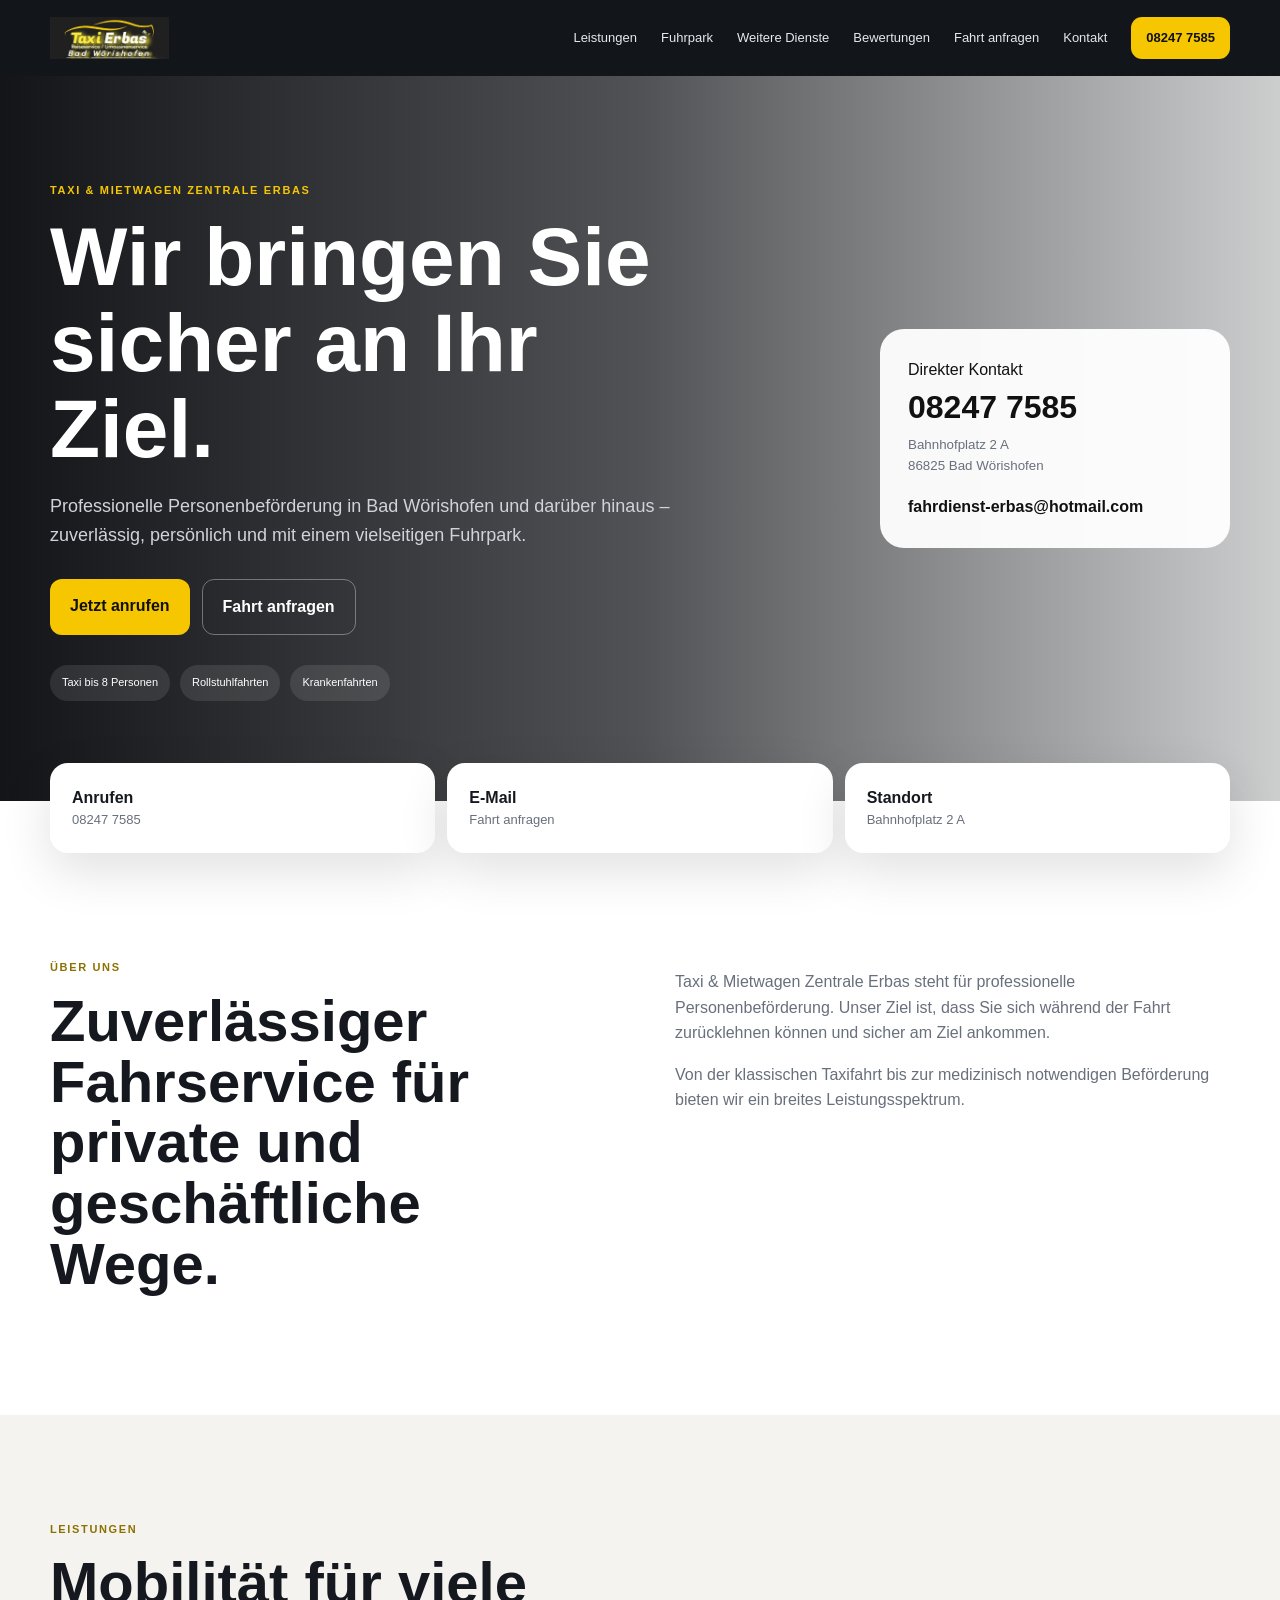
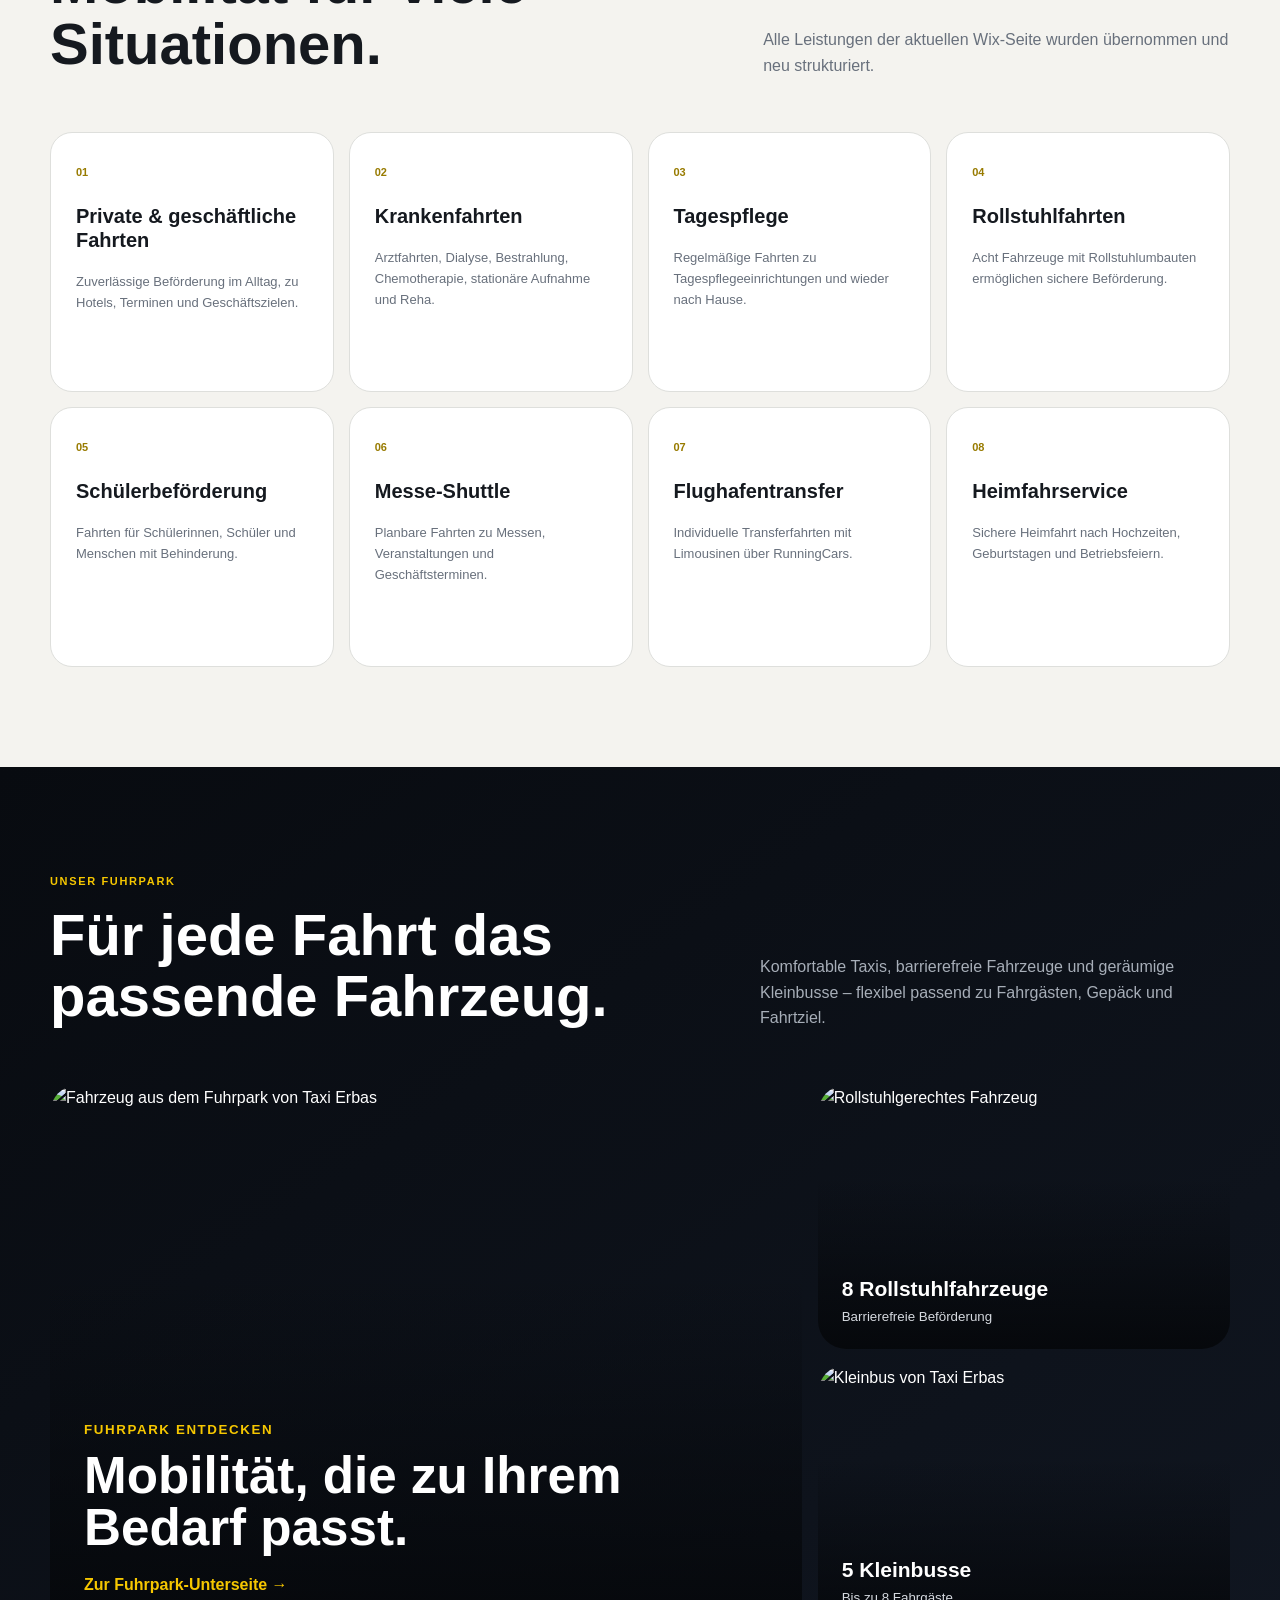
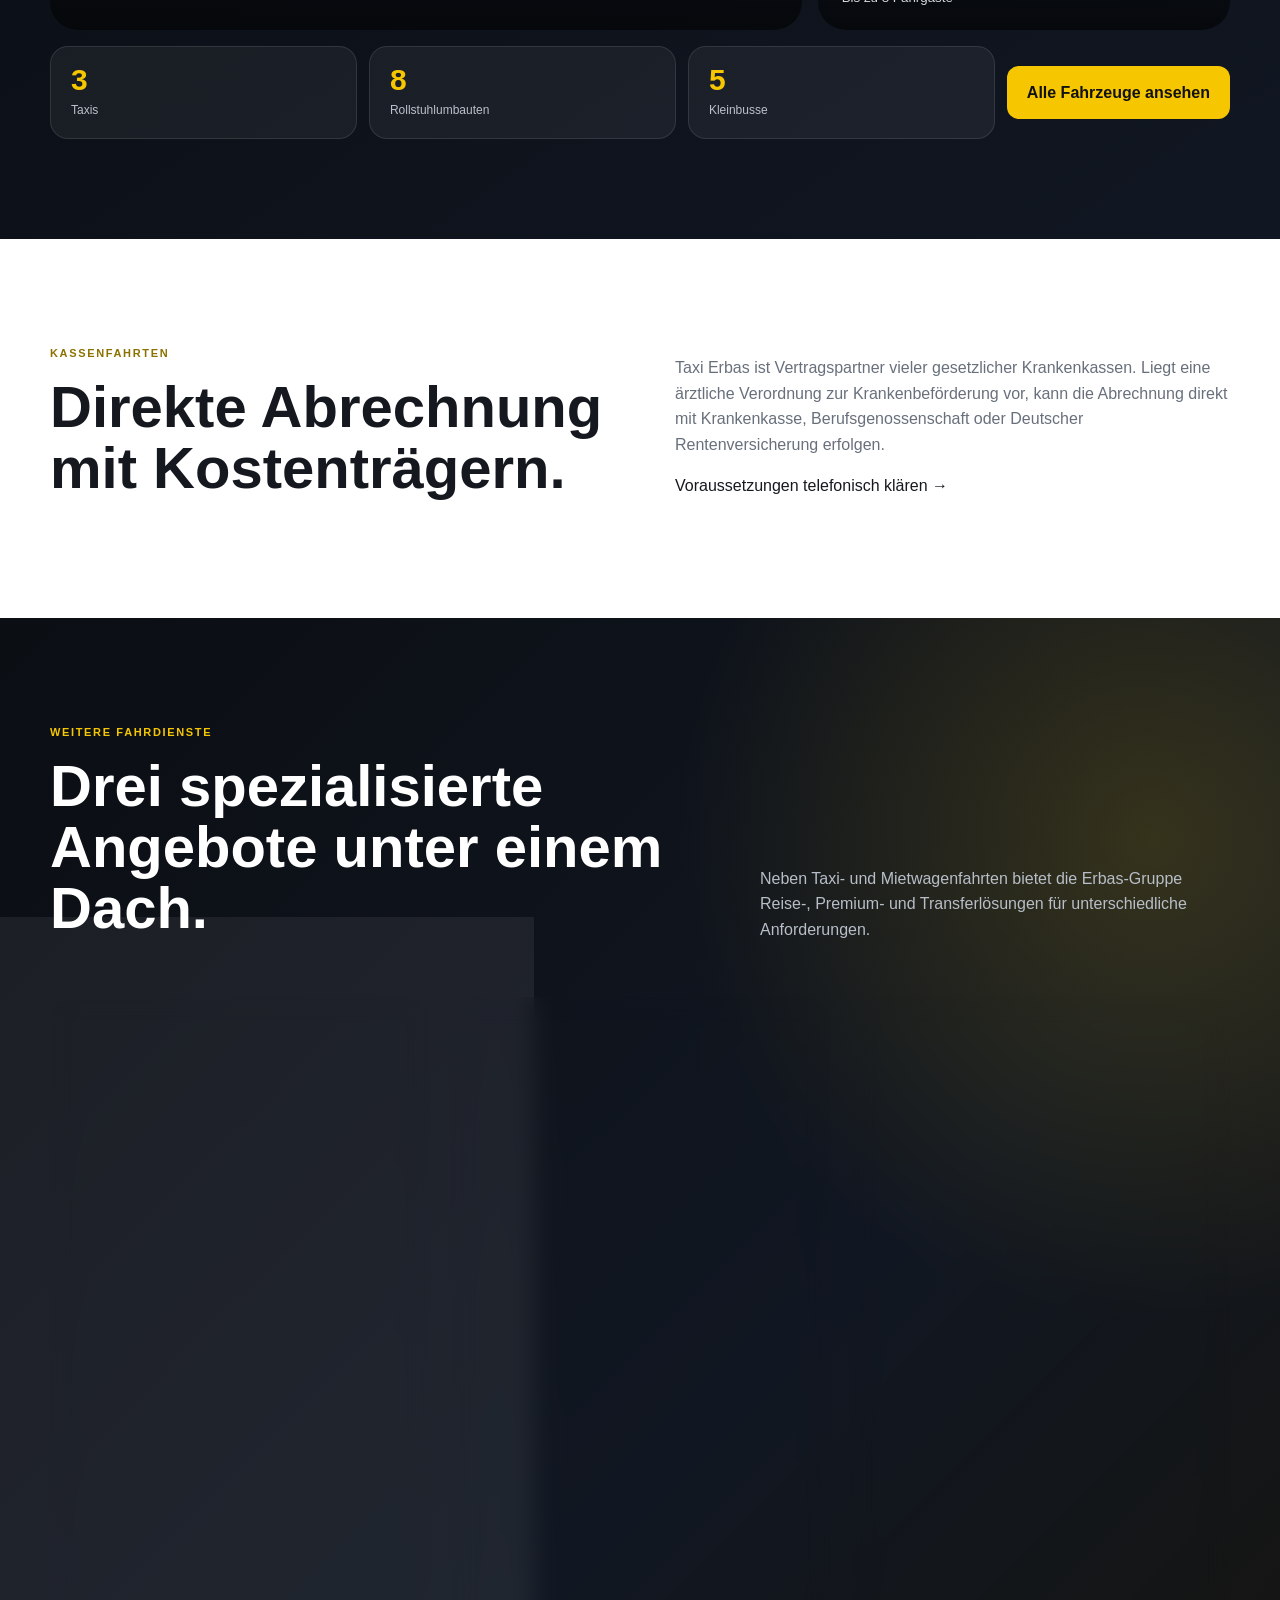
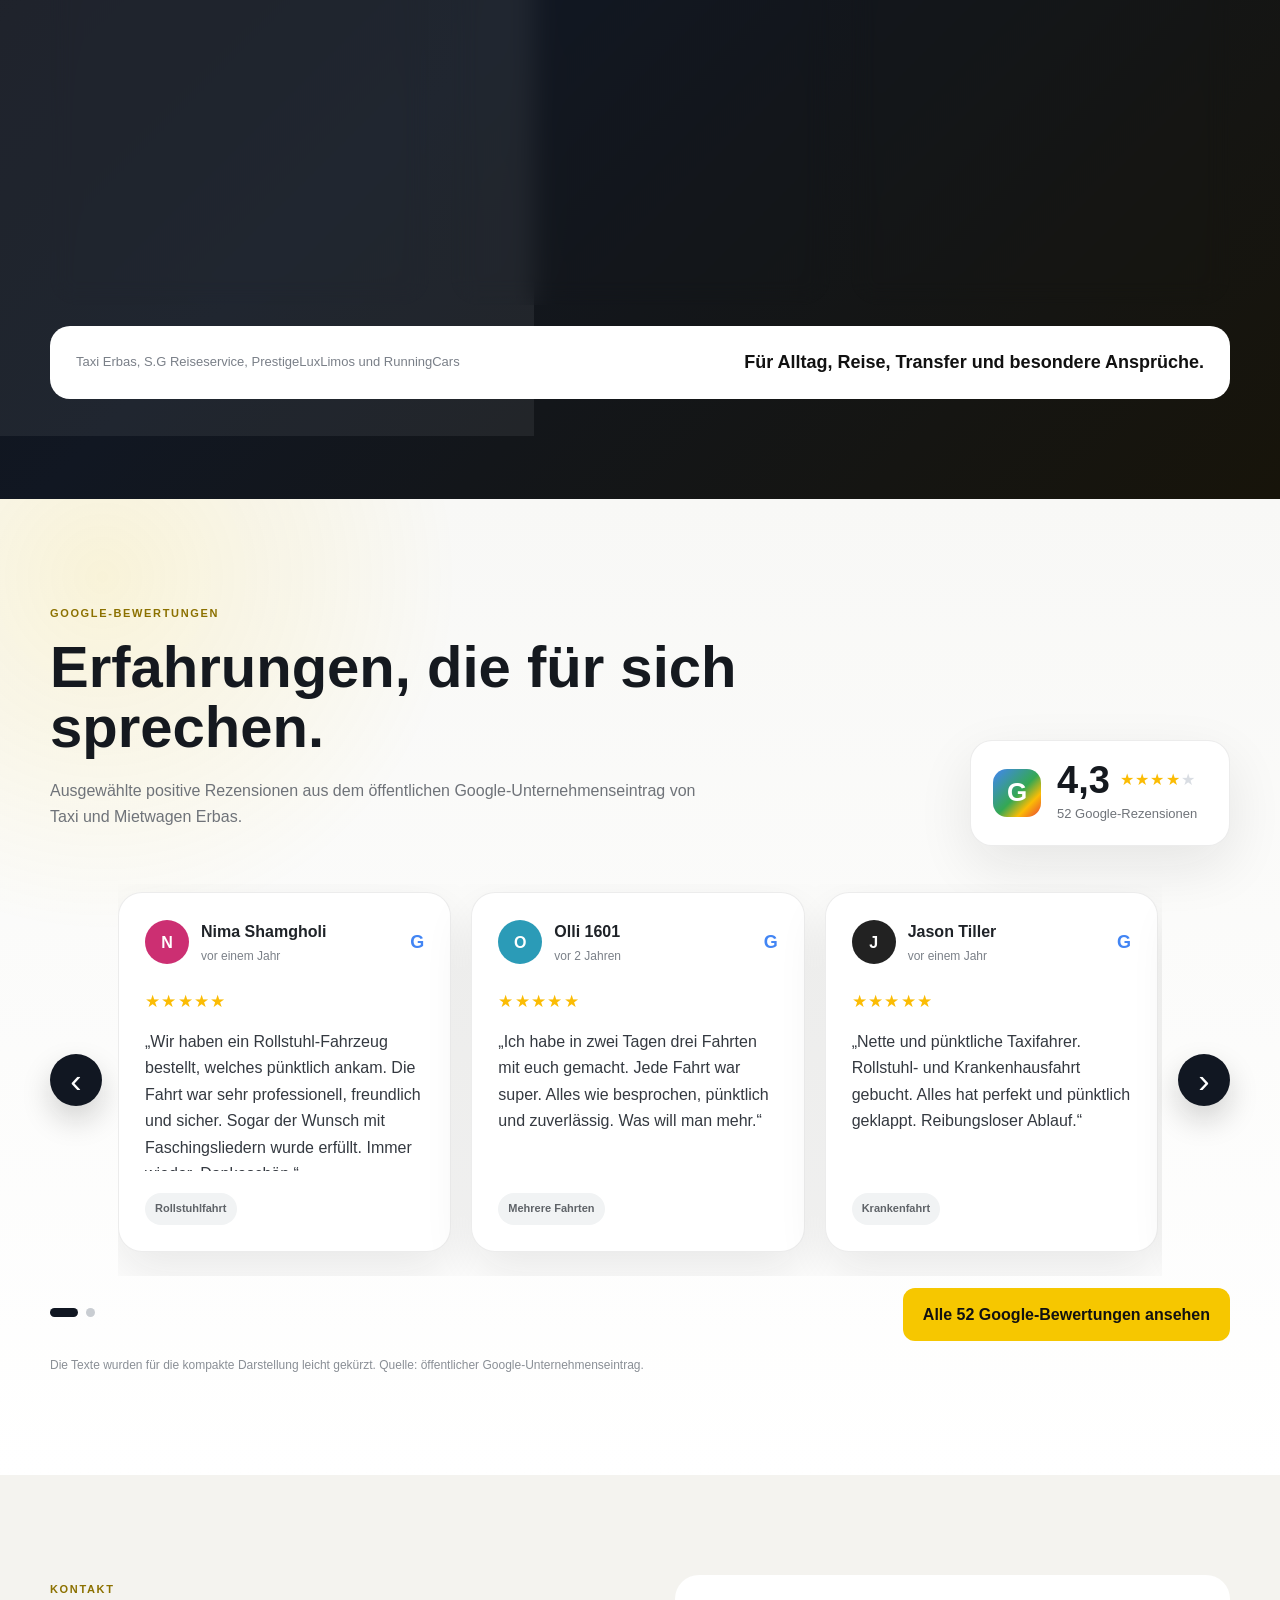
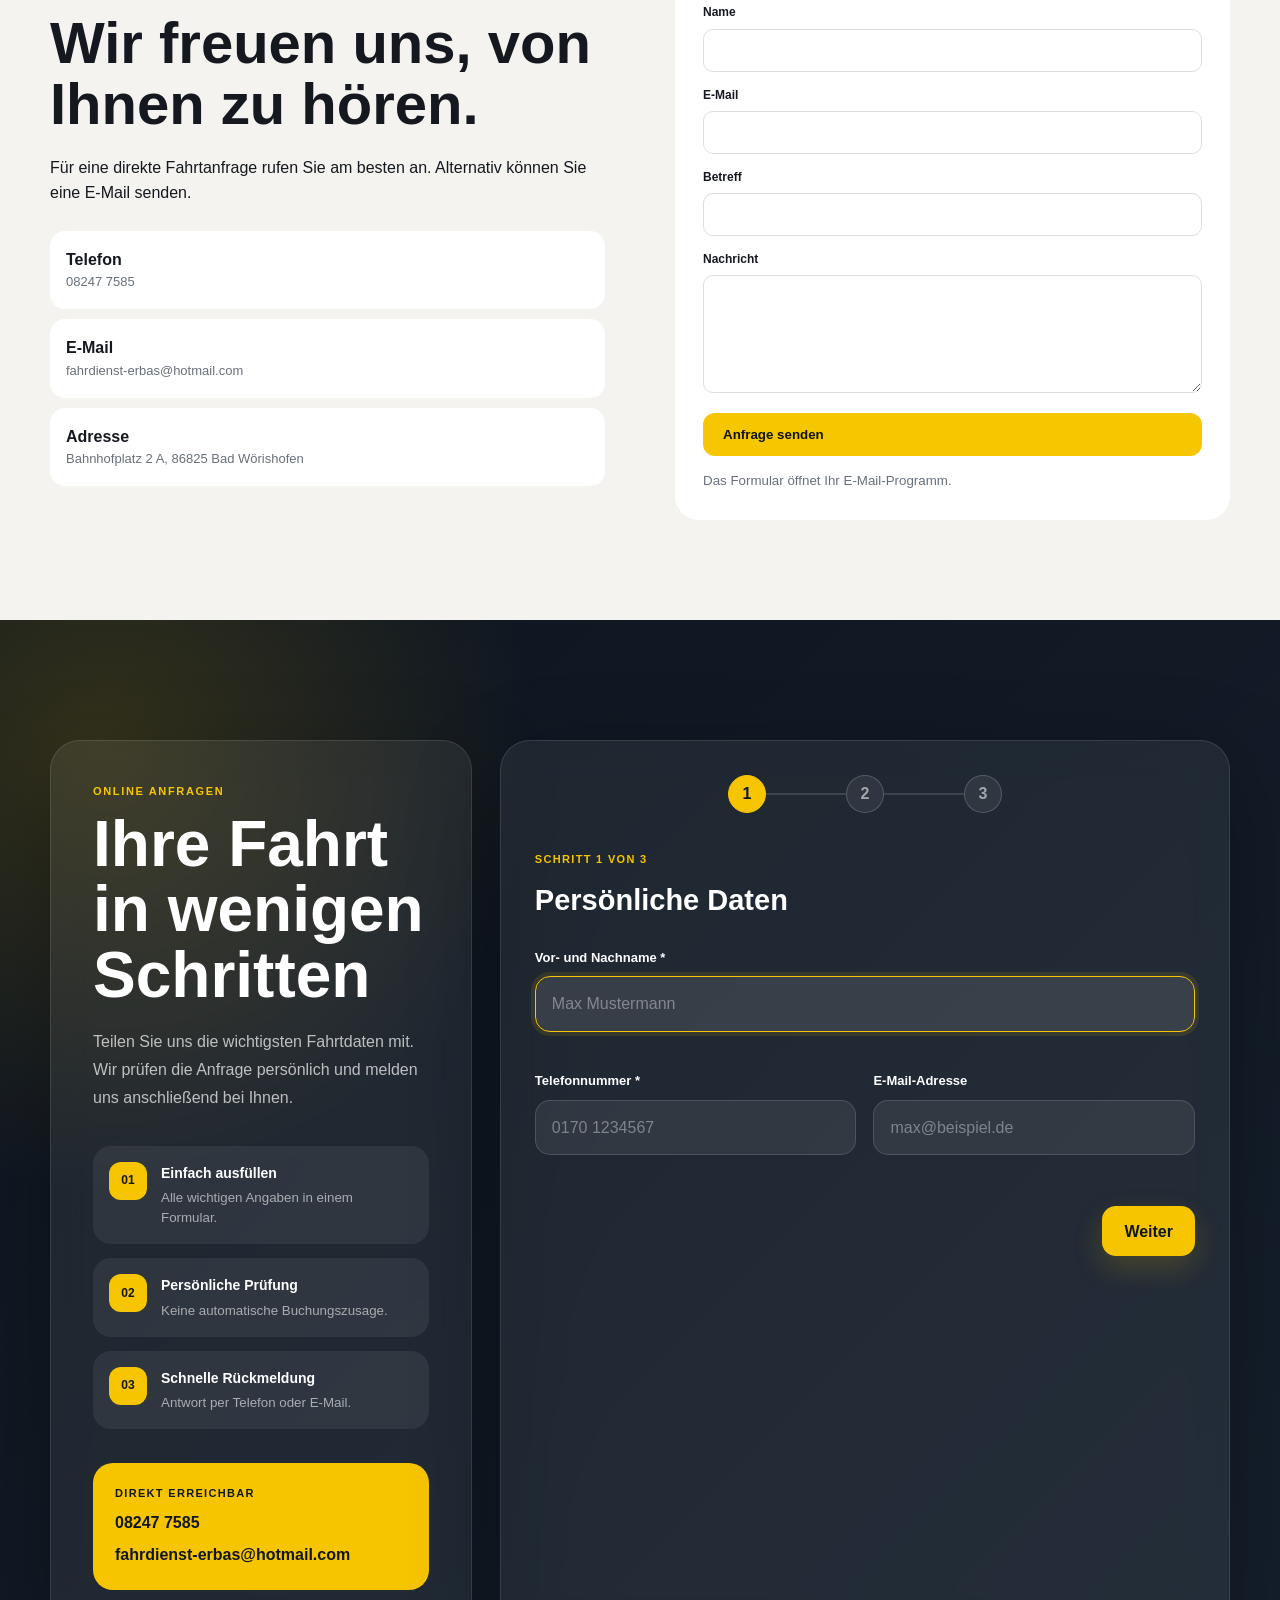
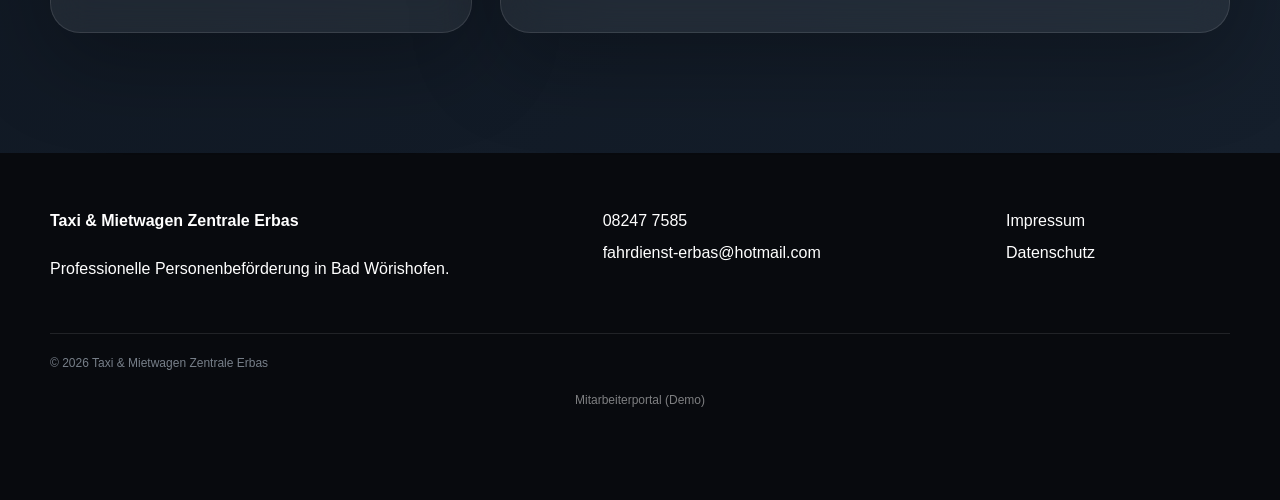
==== commit 0b5d4397: "Add files via upload" ====
--- a/index.html
+++ b/index.html
@@ -429,7 +429,7 @@
           <div class="booking-actions">
             <button class="booking-back" type="button" hidden>Zurück</button>
             <button class="booking-next" type="button">Weiter</button>
-            <button class="booking-submit" type="submit" hidden>Anfrage vorbereiten</button>
+            <button class="booking-submit" type="submit" hidden>Anfrage senden</button>
           </div>
 
           <div class="booking-status" role="status" aria-live="polite"></div>
@@ -440,7 +440,11 @@
 </section>
 
 
-<footer><div class="container footer-grid"><div><strong>Taxi & Mietwagen Zentrale Erbas</strong><p>Professionelle Personenbeförderung in Bad Wörishofen.</p></div><div><a href="tel:+4982477585">08247 7585</a><a href="mailto:fahrdienst-erbas@hotmail.com">fahrdienst-erbas@hotmail.com</a></div><div><a href="impressum.html">Impressum</a><a href="datenschutz.html">Datenschutz</a></div></div><div class="container copyright">© <span id="year"></span> Taxi & Mietwagen Zentrale Erbas</div></footer>
+<footer><div class="container footer-grid"><div><strong>Taxi & Mietwagen Zentrale Erbas</strong><p>Professionelle Personenbeförderung in Bad Wörishofen.</p></div><div><a href="tel:+4982477585">08247 7585</a><a href="mailto:fahrdienst-erbas@hotmail.com">fahrdienst-erbas@hotmail.com</a></div><div><a href="impressum.html">Impressum</a><a href="datenschutz.html">Datenschutz</a></div></div><div class="container copyright">© <span id="year"></span> Taxi & Mietwagen Zentrale Erbas</div>
+<a href="portal.html" class="internal-portal-link" rel="nofollow">Mitarbeiterportal (Demo)</a>
+</footer>
 <div class="mobile-bar"><a href="tel:+4982477585">Anrufen</a><a href="#kontakt">Anfragen</a></div>
-<script src="assets/js/main.js"></script>
+<script src="https://cdn.jsdelivr.net/npm/@emailjs/browser@4/dist/email.min.js"></script>
+  <script src="assets/js/emailjs-config.js"></script>
+  <script src="assets/js/main.js"></script>
 </body></html>
--- a/assets/css/style.css
+++ b/assets/css/style.css
@@ -1509,3 +1509,33 @@
   .booking-actions button{width:100%}
   .booking-submit{grid-column:1/-1}
 }
+
+
+/* Paket 10.2 – Versandstatus */
+.booking-actions button:disabled{
+  cursor:not-allowed;
+  opacity:.62;
+  transform:none;
+}
+.booking-status.success{
+  color:#9cf0b1;
+}
+.booking-status.error{
+  color:#ffaaa9;
+}
+.booking-status.sending{
+  color:#f7c400;
+}
+.booking-status code{
+  padding:2px 6px;
+  border-radius:6px;
+  background:rgba(255,255,255,.09);
+  color:#fff;
+  overflow-wrap:anywhere;
+}
+.booking-status a{
+  color:inherit;
+  font-weight:850;
+}
+
+.internal-portal-link{display:block;margin:18px auto 0;text-align:center;color:rgba(255,255,255,.48);font-size:12px;text-decoration:none}.internal-portal-link:hover{color:#f7c400}
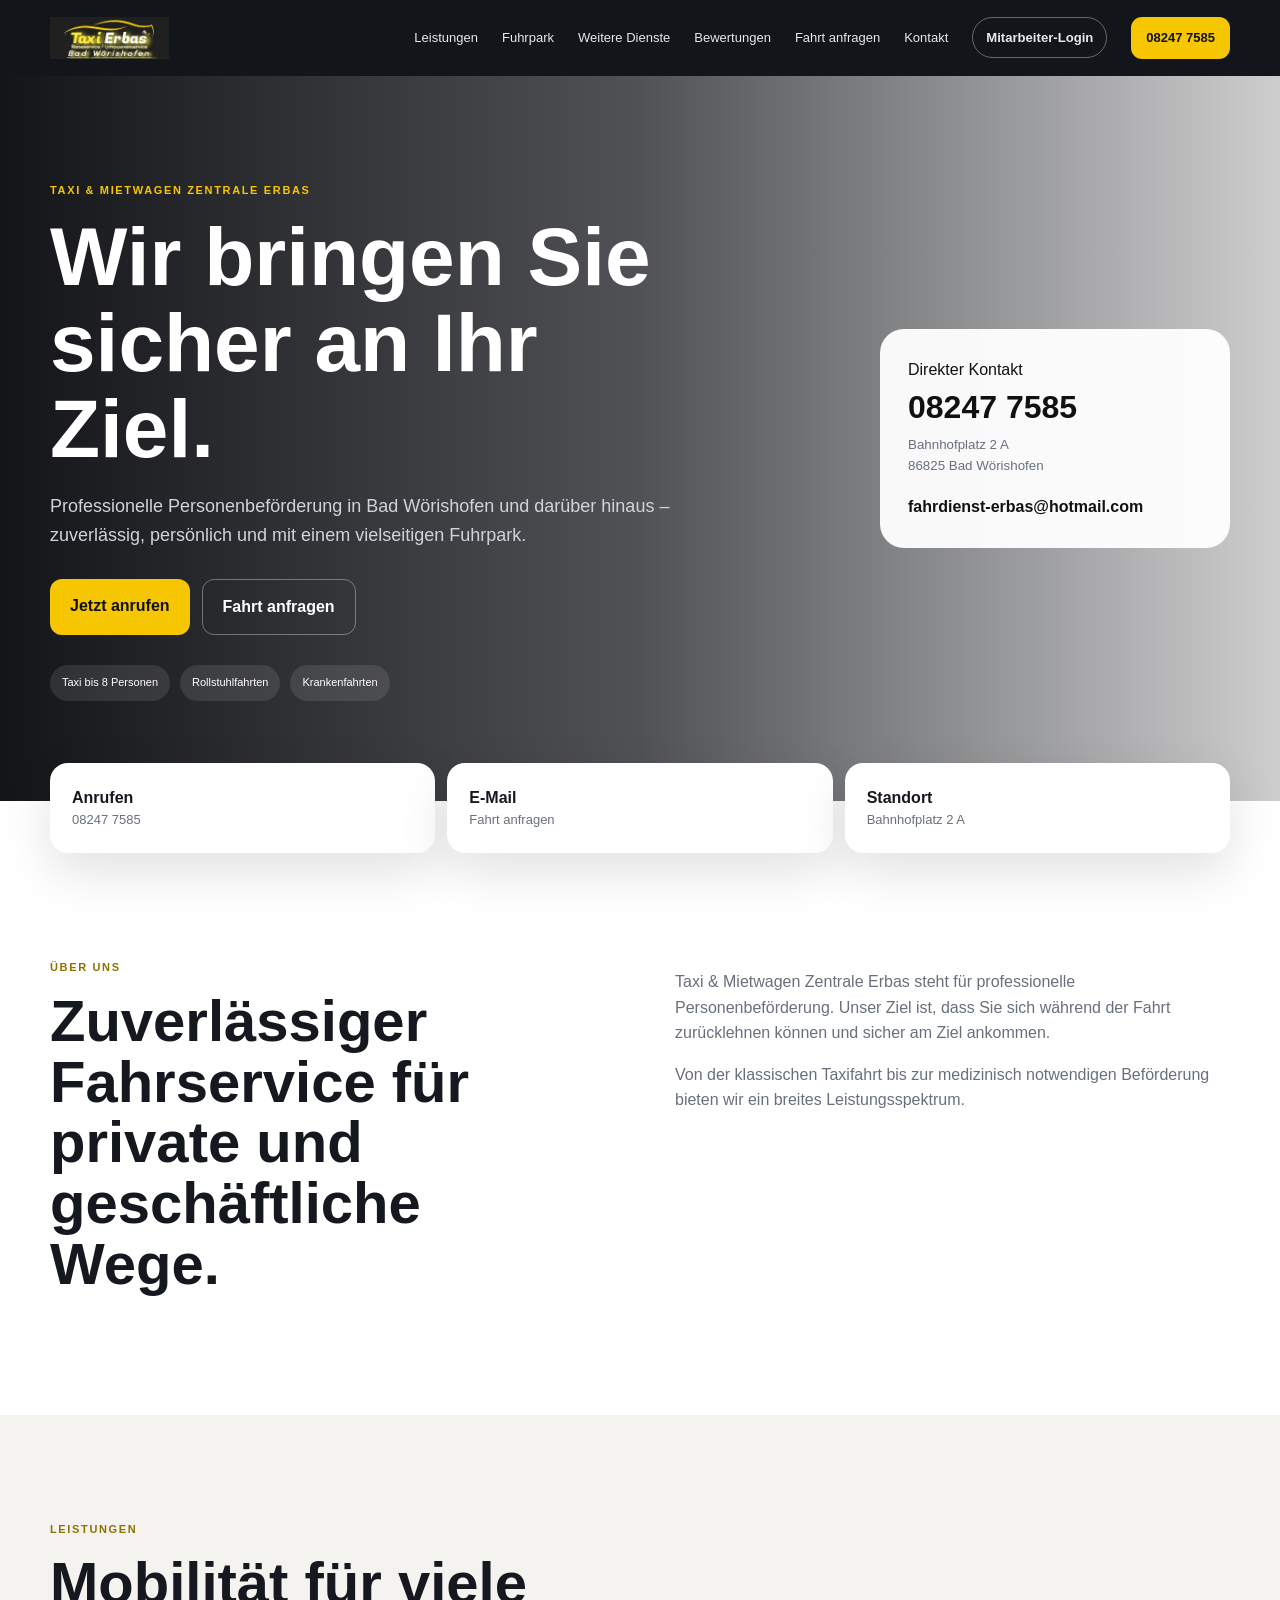
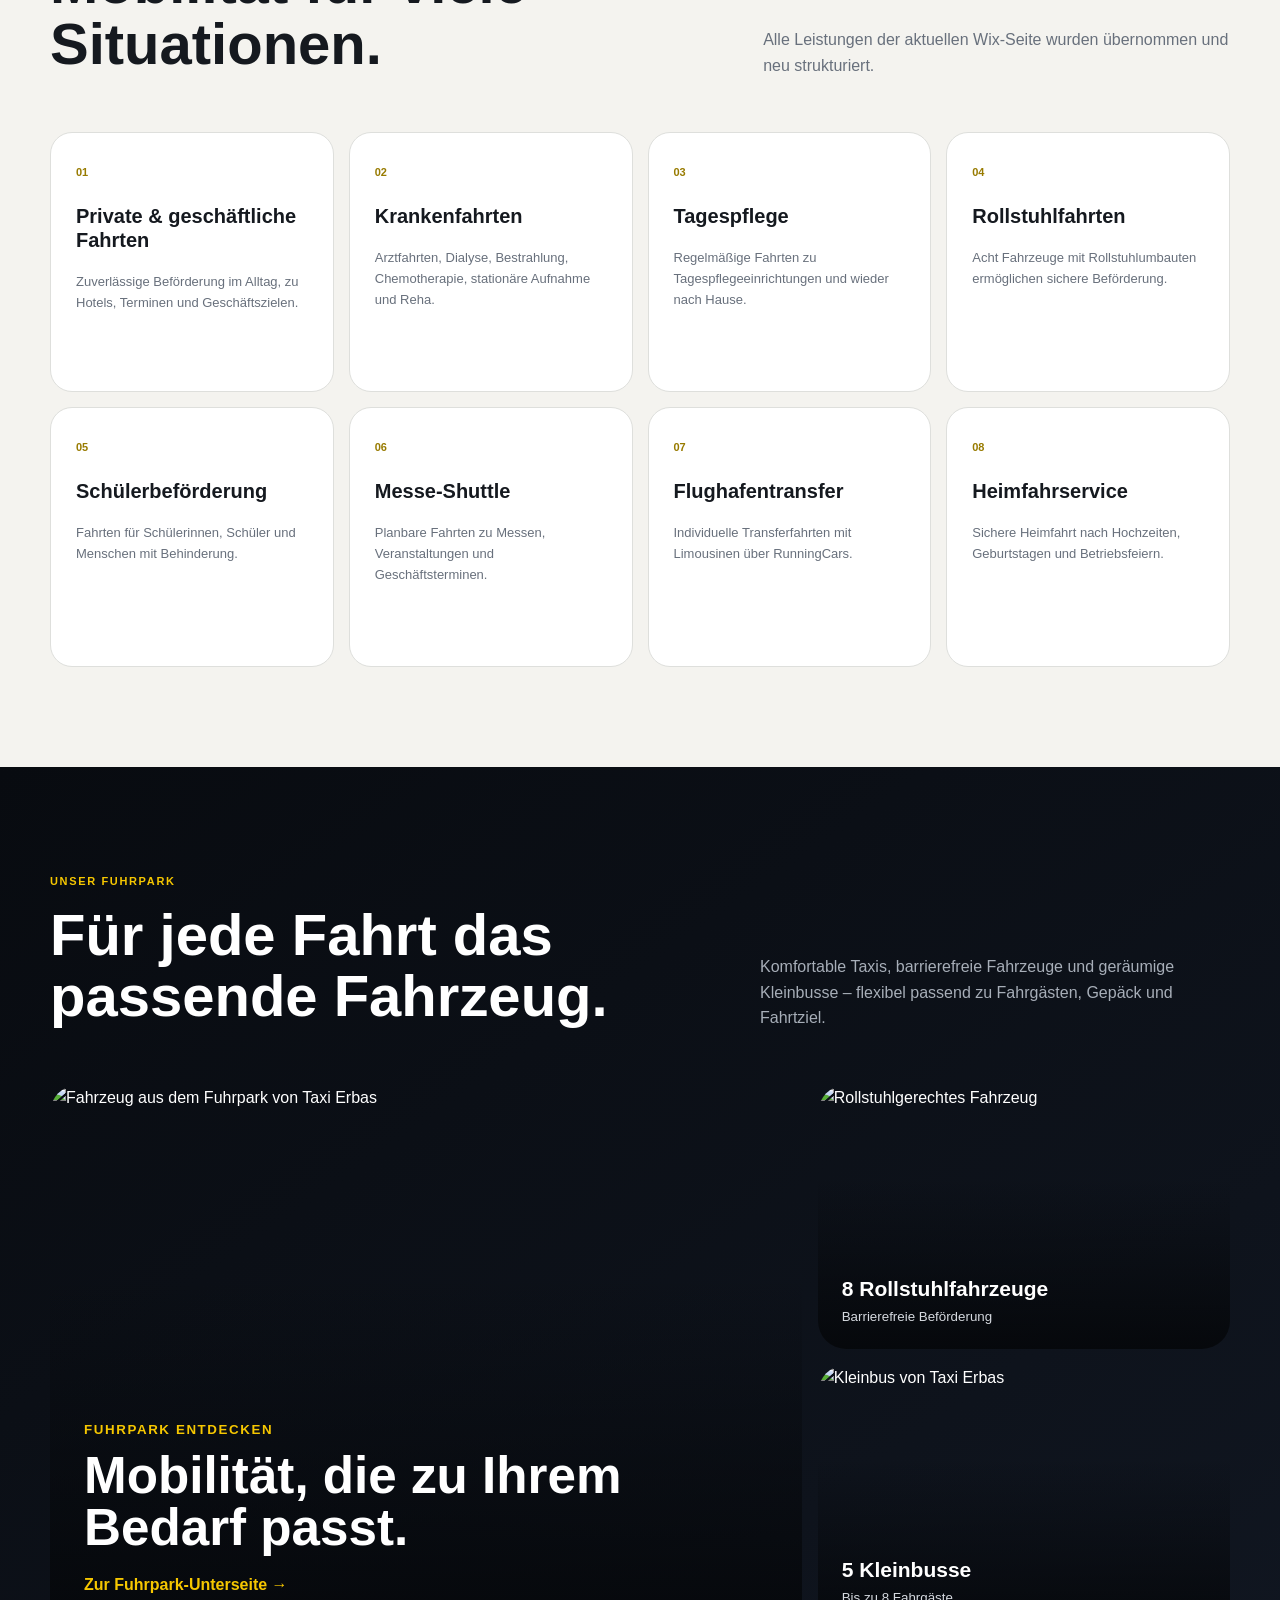
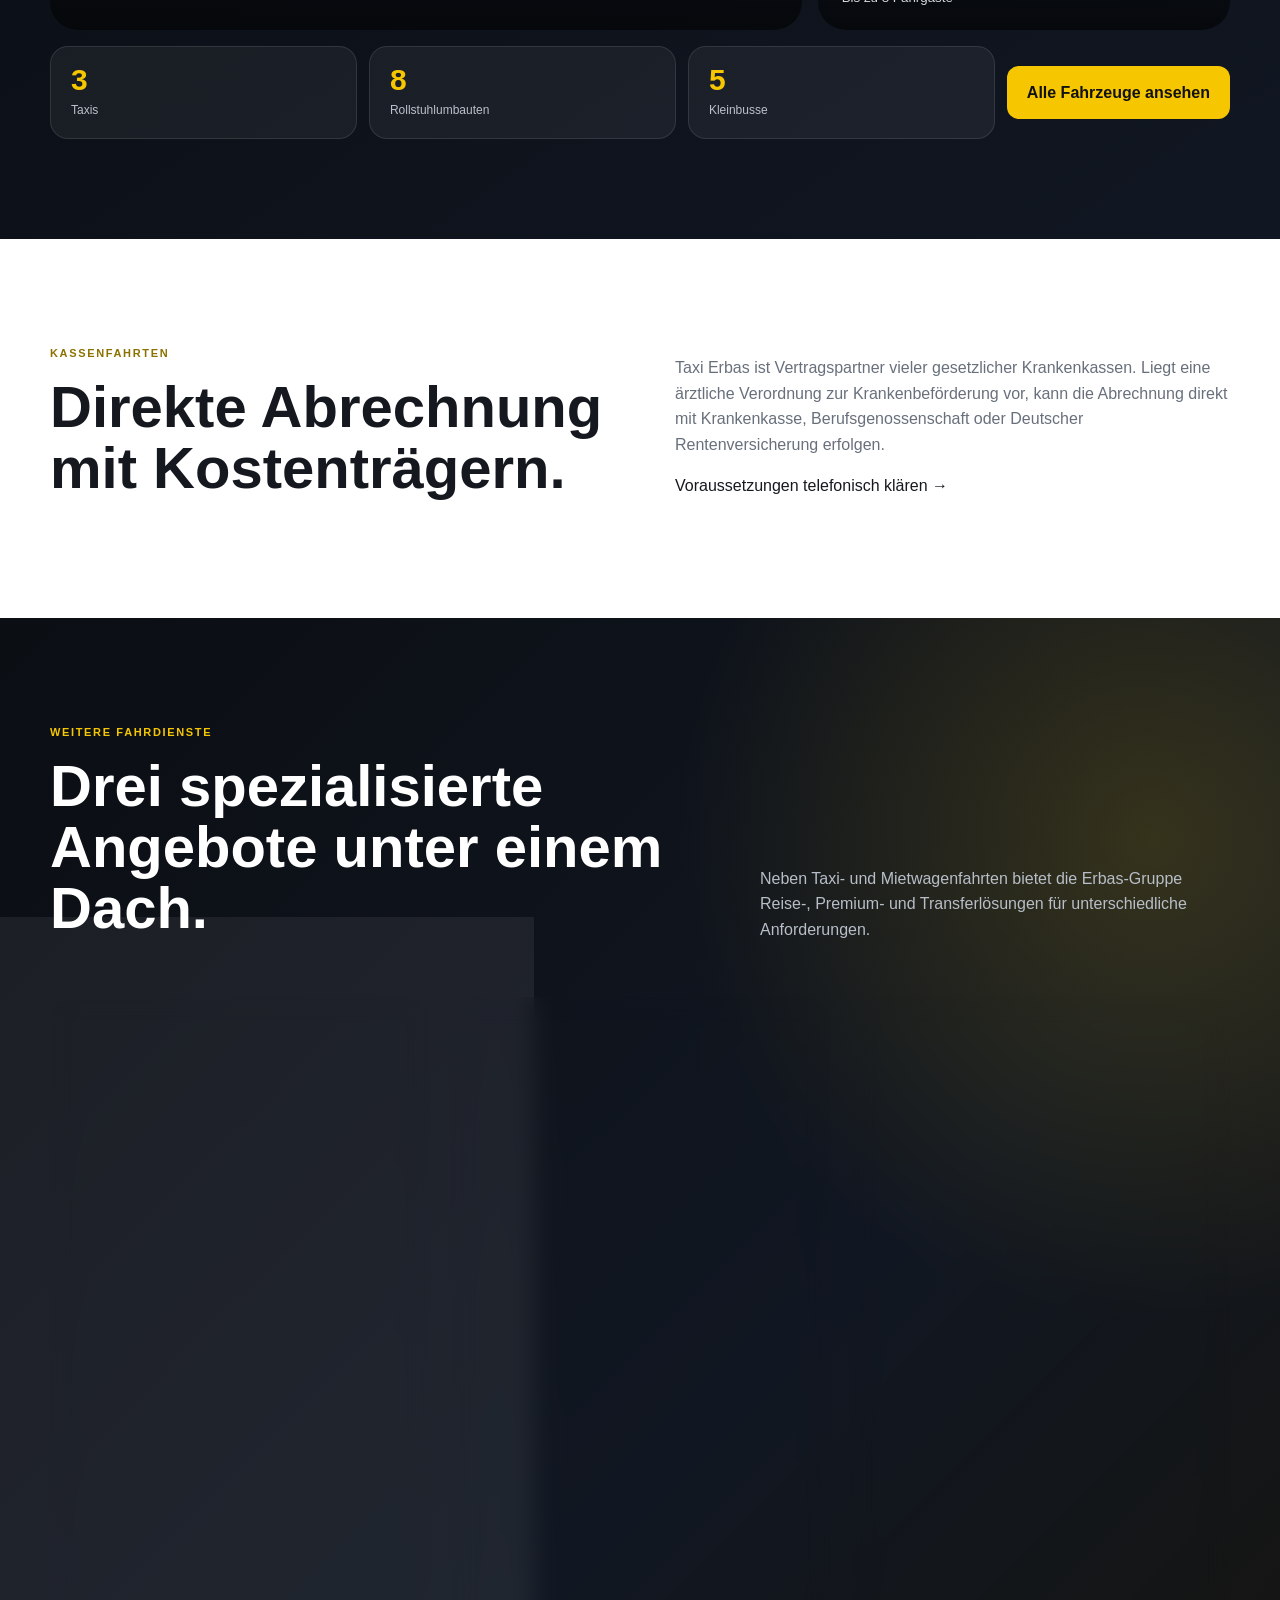
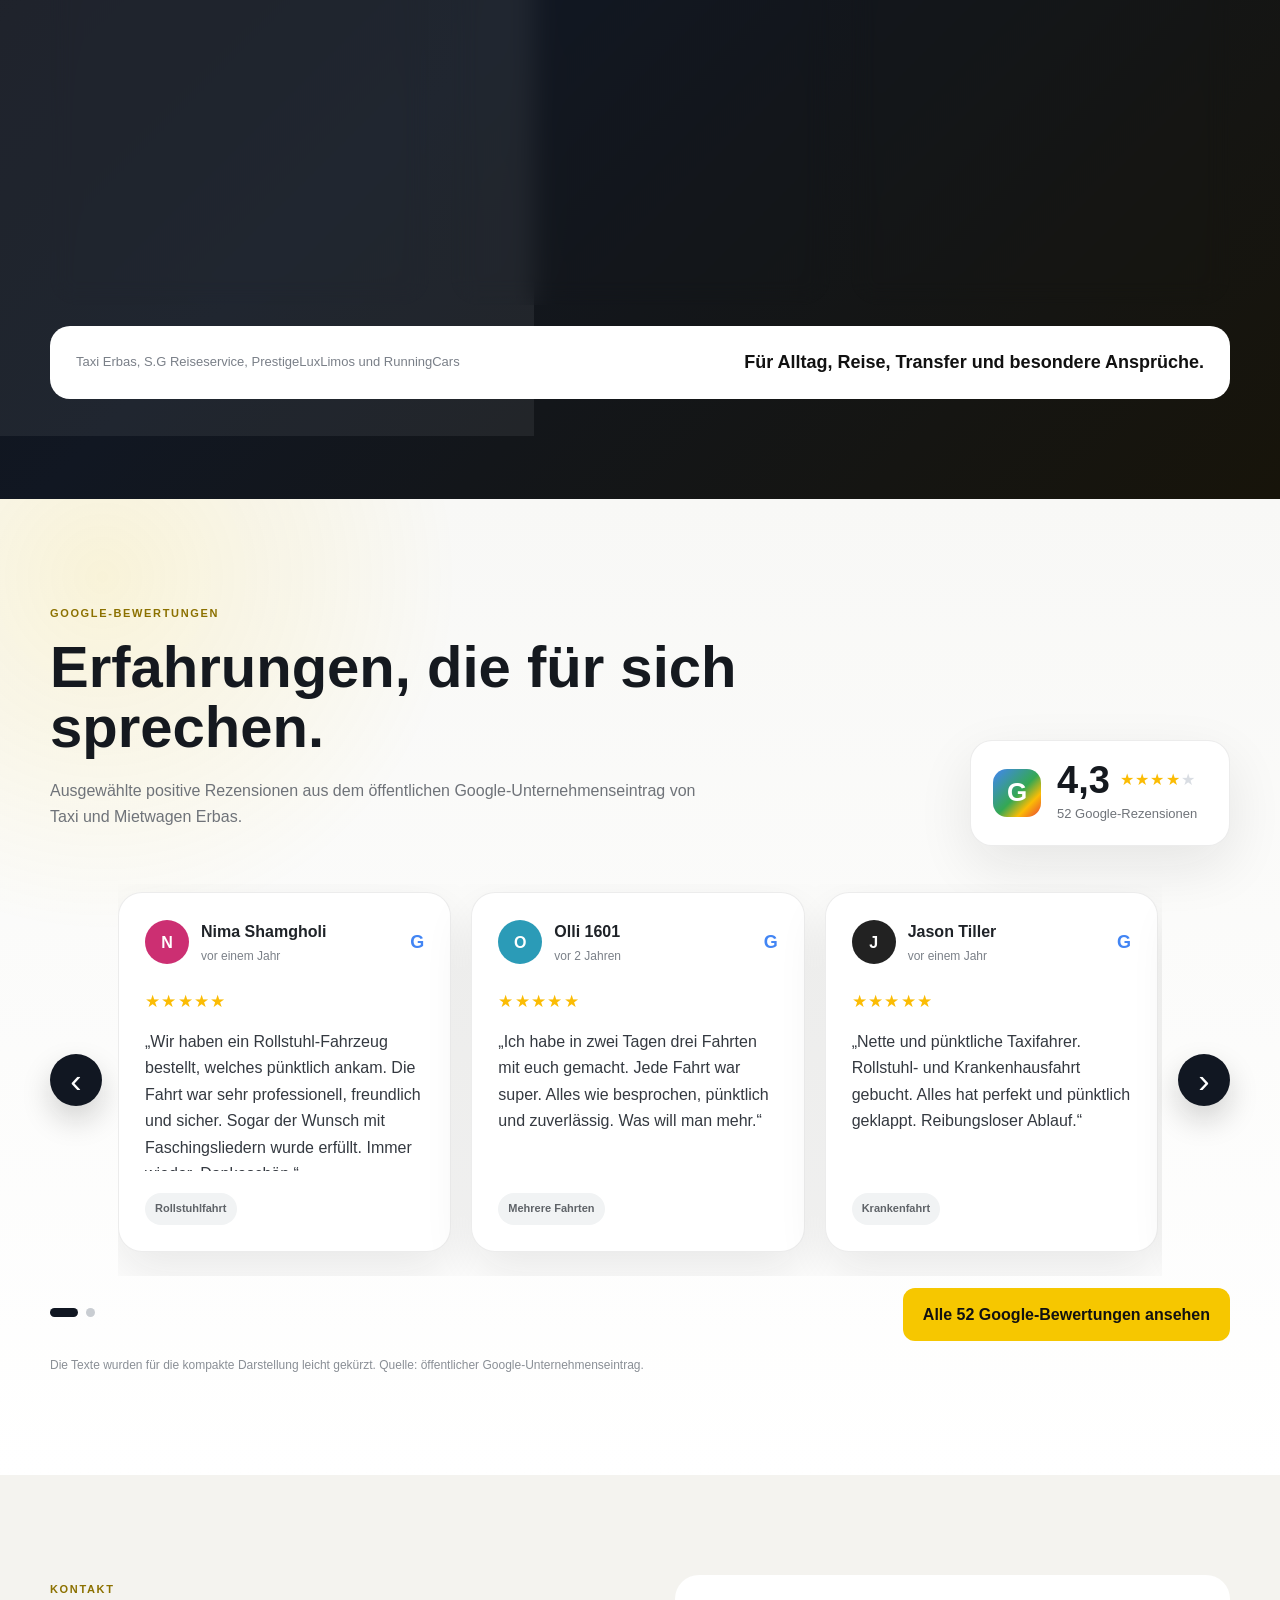
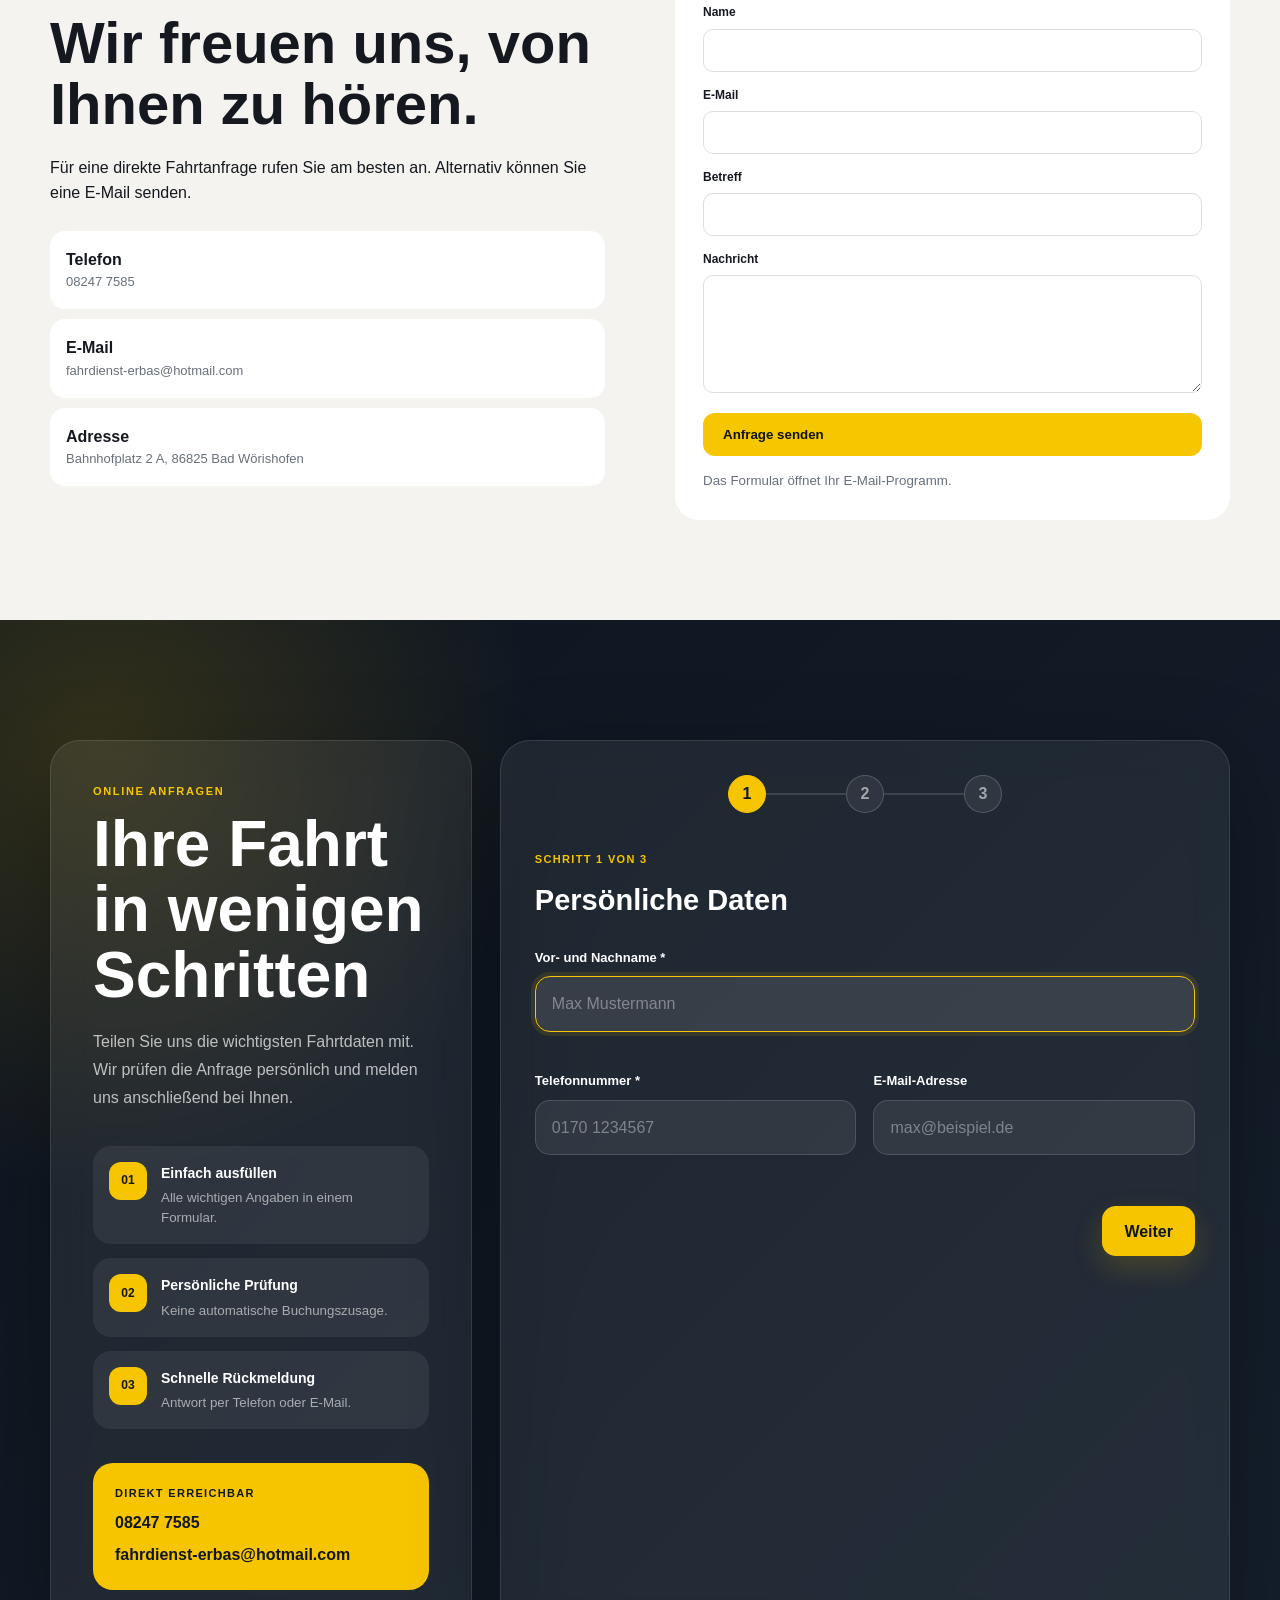
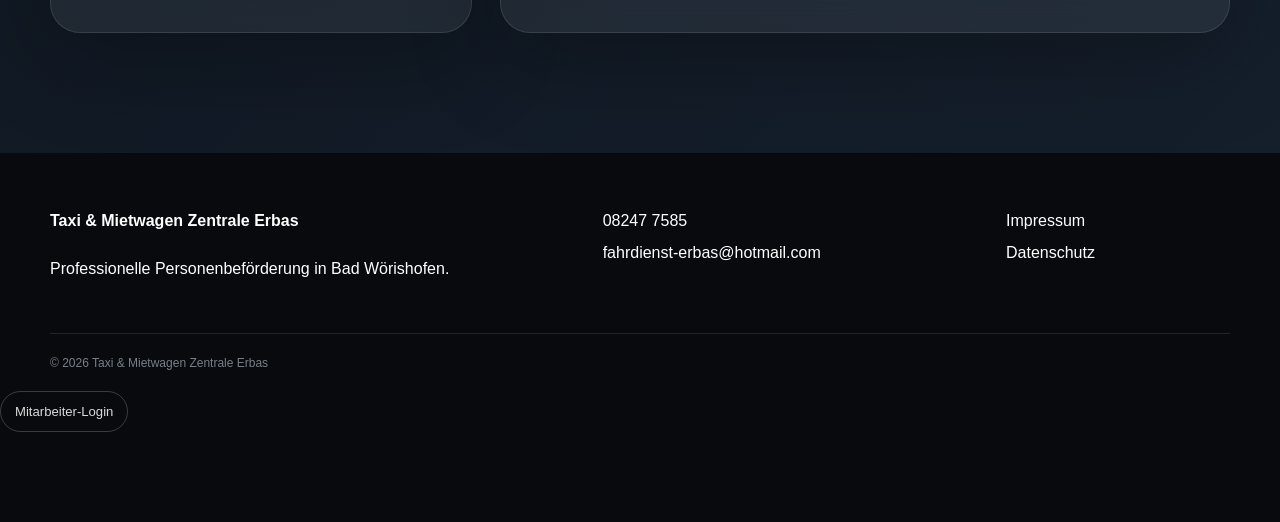
==== commit 77d359f2: "Add files via upload" ====
--- a/index.html
+++ b/index.html
@@ -15,6 +15,7 @@
     <nav class="main-nav">
       <a href="#leistungen">Leistungen</a><a href="fuhrpark.html">Fuhrpark</a><a href="#zusatzdienste">Weitere Dienste</a><a href="#bewertungen">Bewertungen</a><a href="#fahrtanfrage">Fahrt anfragen</a>
       <a href="#kontakt">Kontakt</a>
+      <a class="nav-portal" href="portal.html" rel="nofollow">Mitarbeiter-Login</a>
       <a class="nav-call" href="tel:+4982477585">08247 7585</a>
     </nav>
   </div>
@@ -441,7 +442,7 @@
 
 
 <footer><div class="container footer-grid"><div><strong>Taxi & Mietwagen Zentrale Erbas</strong><p>Professionelle Personenbeförderung in Bad Wörishofen.</p></div><div><a href="tel:+4982477585">08247 7585</a><a href="mailto:fahrdienst-erbas@hotmail.com">fahrdienst-erbas@hotmail.com</a></div><div><a href="impressum.html">Impressum</a><a href="datenschutz.html">Datenschutz</a></div></div><div class="container copyright">© <span id="year"></span> Taxi & Mietwagen Zentrale Erbas</div>
-<a href="portal.html" class="internal-portal-link" rel="nofollow">Mitarbeiterportal (Demo)</a>
+<a href="portal.html" class="internal-portal-link" rel="nofollow">Mitarbeiter-Login</a>
 </footer>
 <div class="mobile-bar"><a href="tel:+4982477585">Anrufen</a><a href="#kontakt">Anfragen</a></div>
 <script src="https://cdn.jsdelivr.net/npm/@emailjs/browser@4/dist/email.min.js"></script>
--- a/assets/css/style.css
+++ b/assets/css/style.css
@@ -1539,3 +1539,10 @@
 }
 
 .internal-portal-link{display:block;margin:18px auto 0;text-align:center;color:rgba(255,255,255,.48);font-size:12px;text-decoration:none}.internal-portal-link:hover{color:#f7c400}
+
+
+/* Paket 11.4 – gut sichtbarer Mitarbeiterzugang */
+.main-nav .nav-portal{padding:9px 13px;border:1px solid rgba(255,255,255,.35);border-radius:999px;font-size:.82rem;font-weight:800;white-space:nowrap}
+.main-nav .nav-portal:hover{background:#fff;color:#111}
+.internal-portal-link{display:inline-flex;margin:18px auto 0;padding:9px 14px;border:1px solid rgba(255,255,255,.24);border-radius:999px;color:inherit;text-decoration:none;font-size:.82rem;opacity:.85}
+@media(max-width:900px){.main-nav .nav-portal{width:100%;justify-content:center;text-align:center;margin-top:8px}.internal-portal-link{margin-left:20px}}
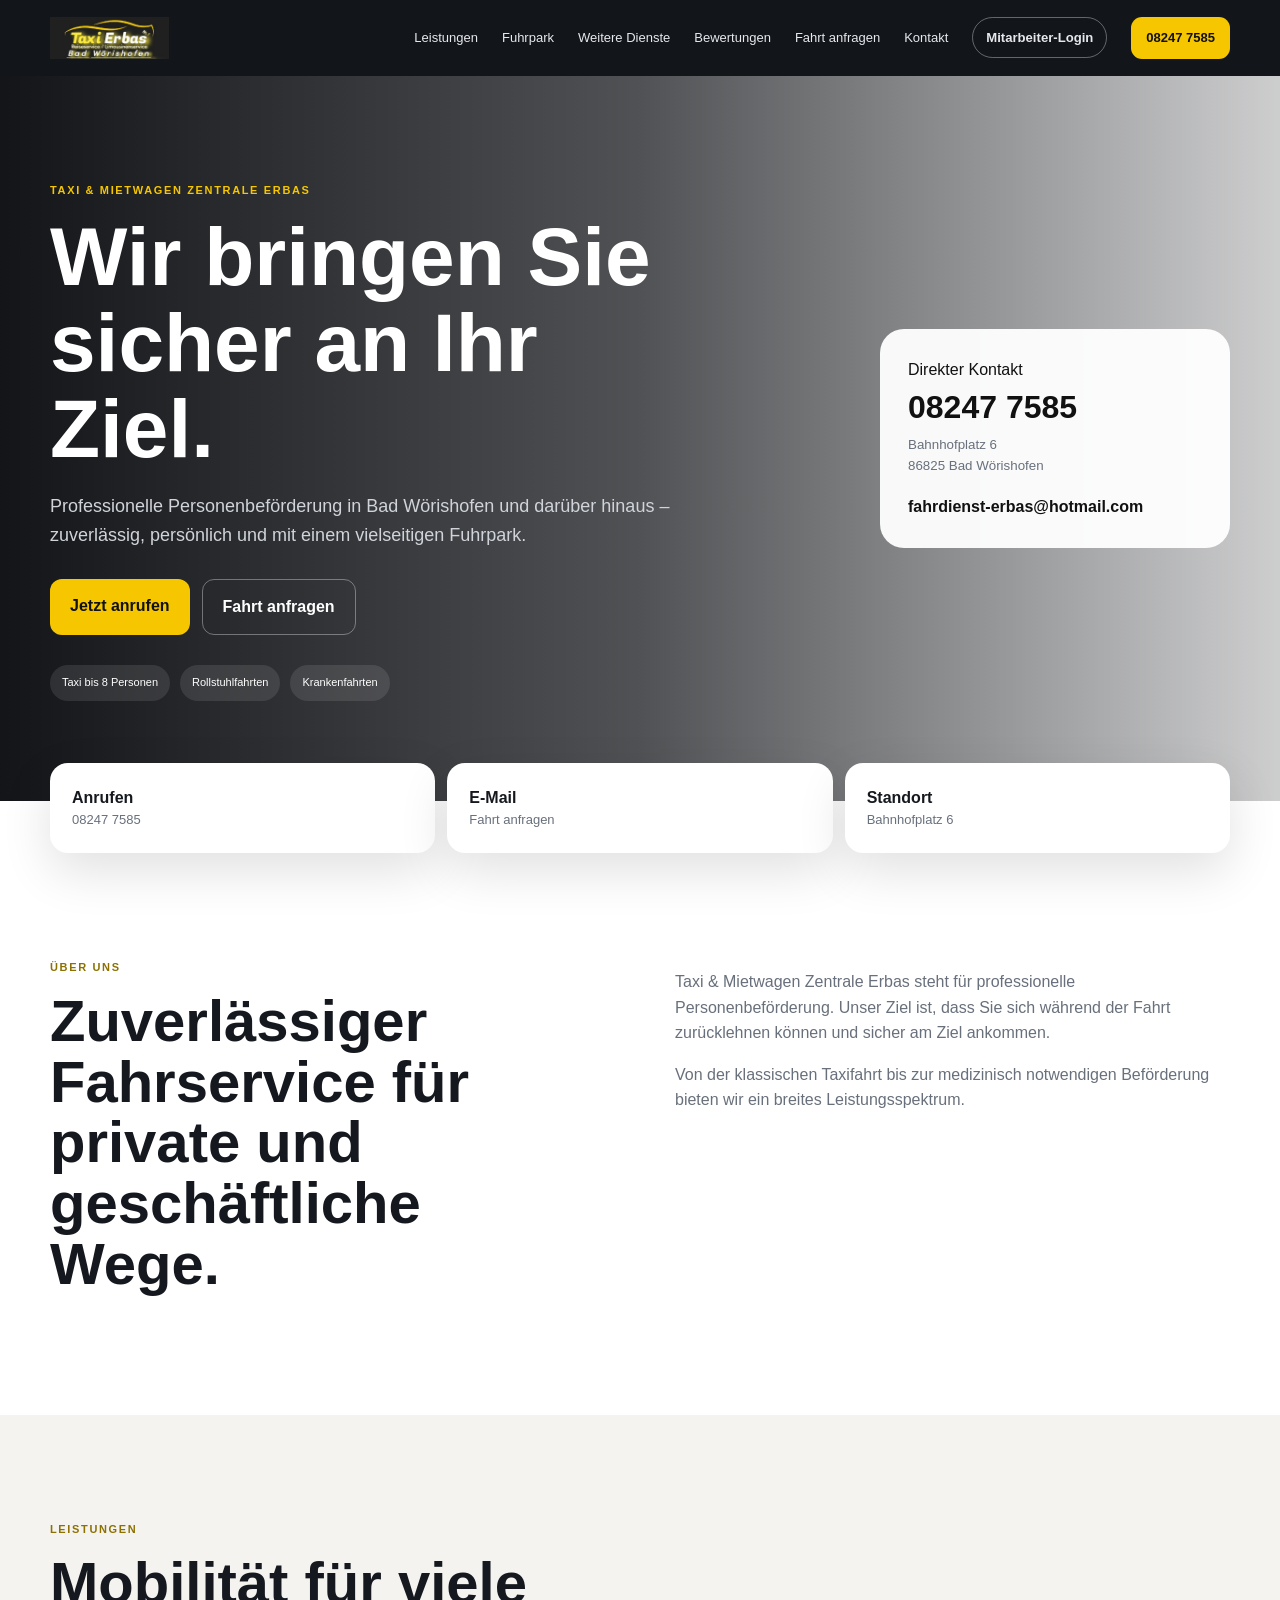
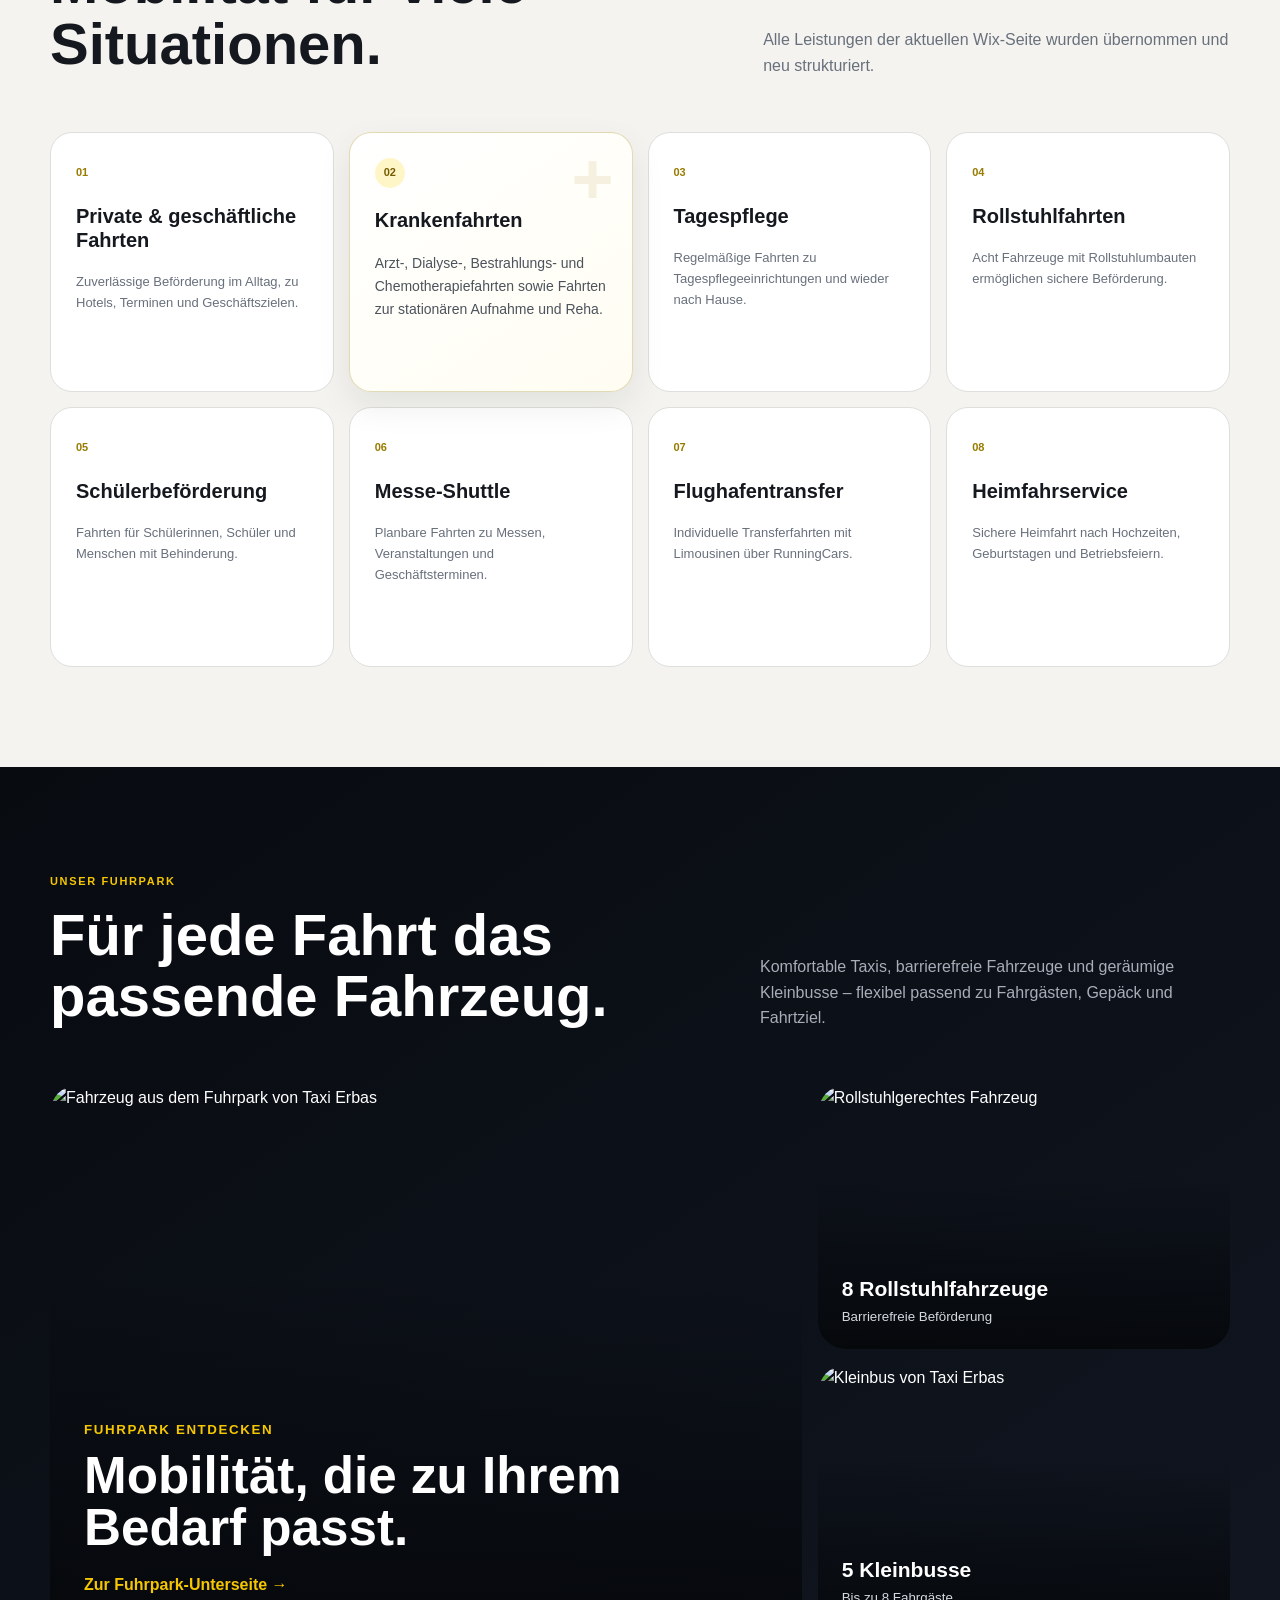
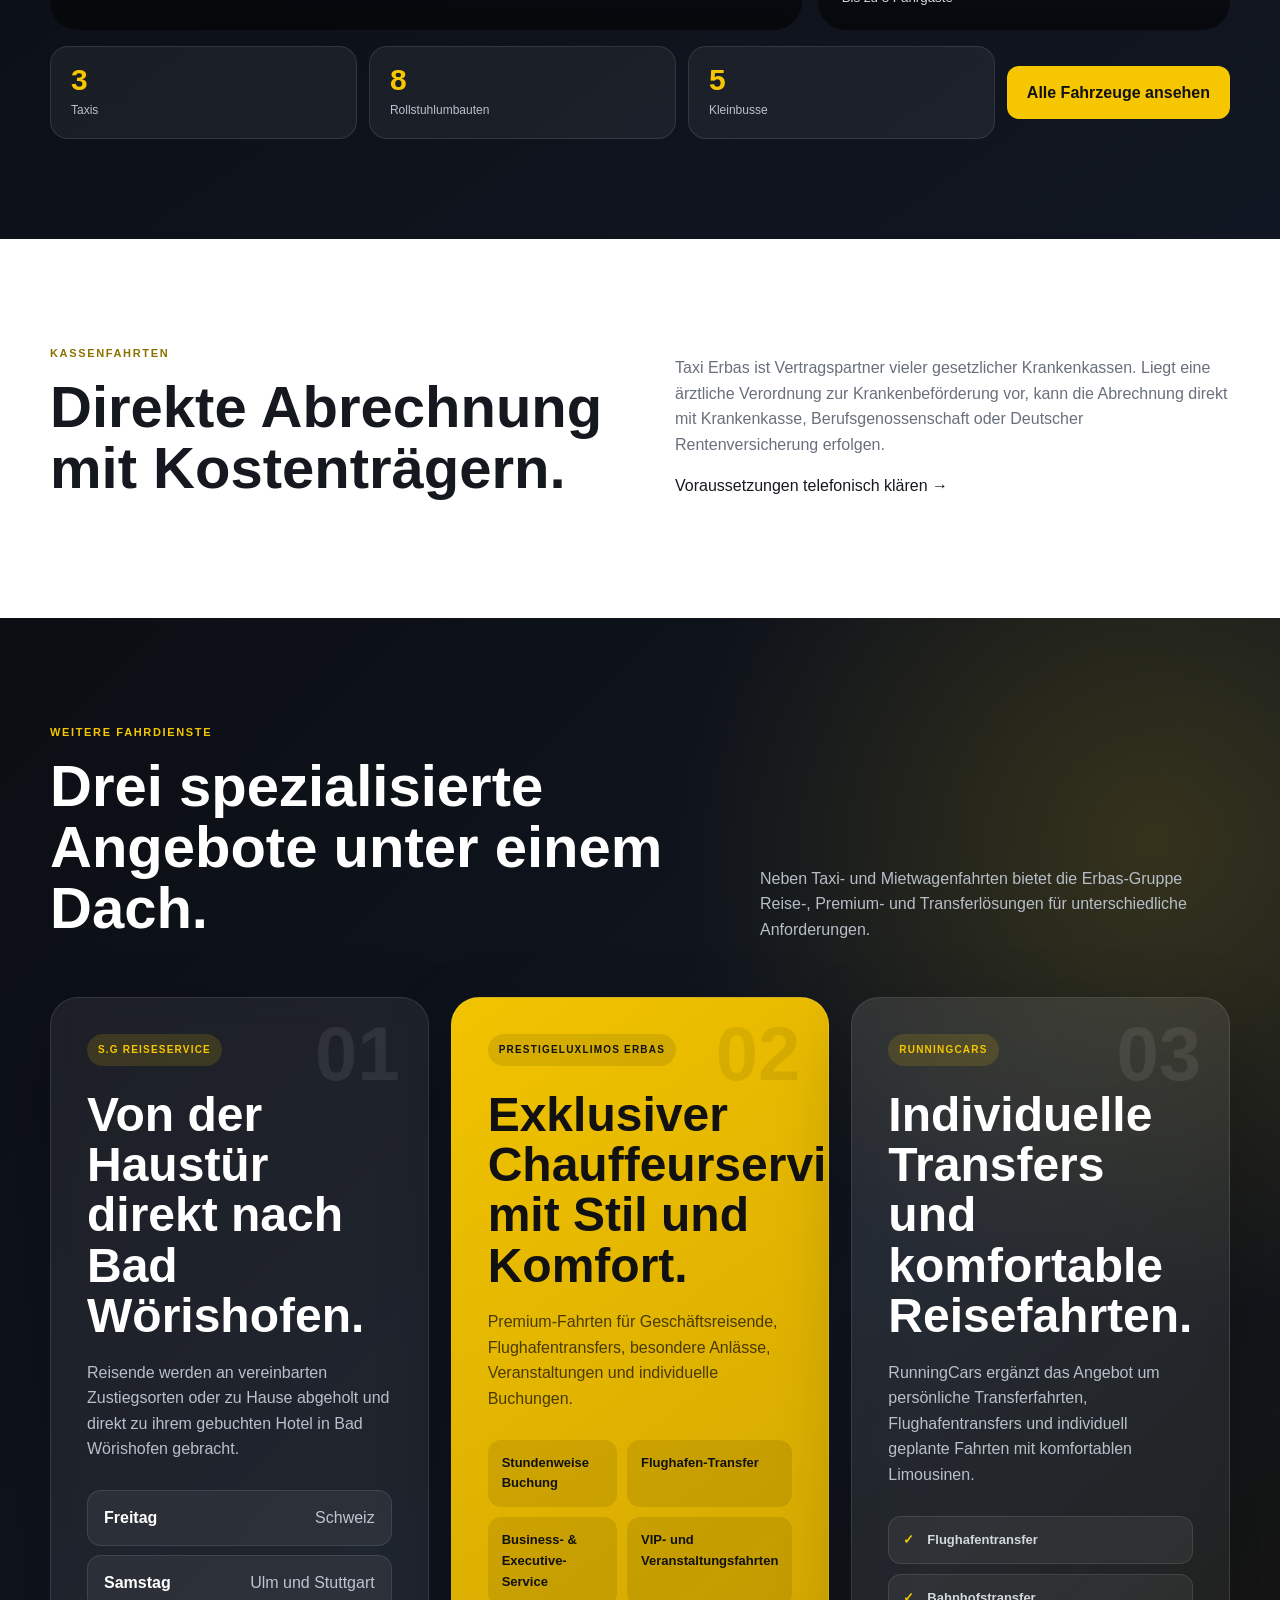
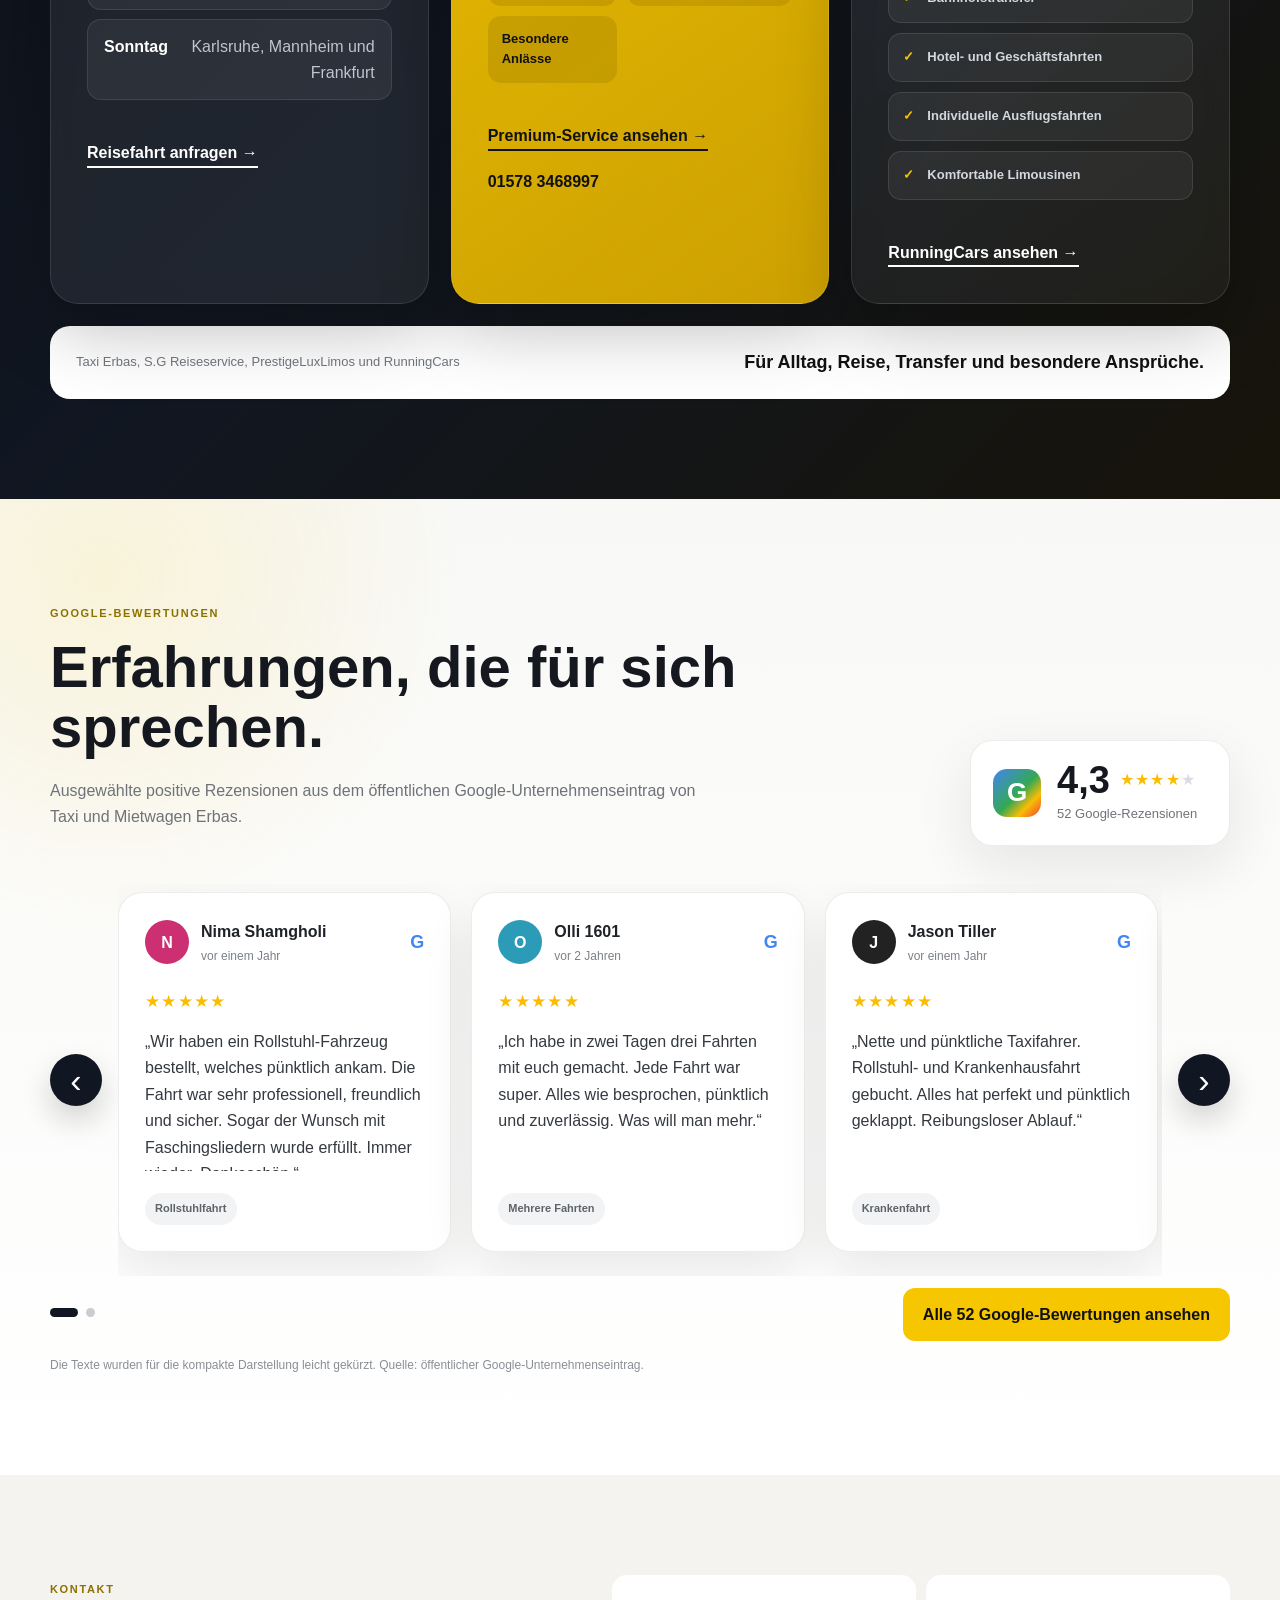
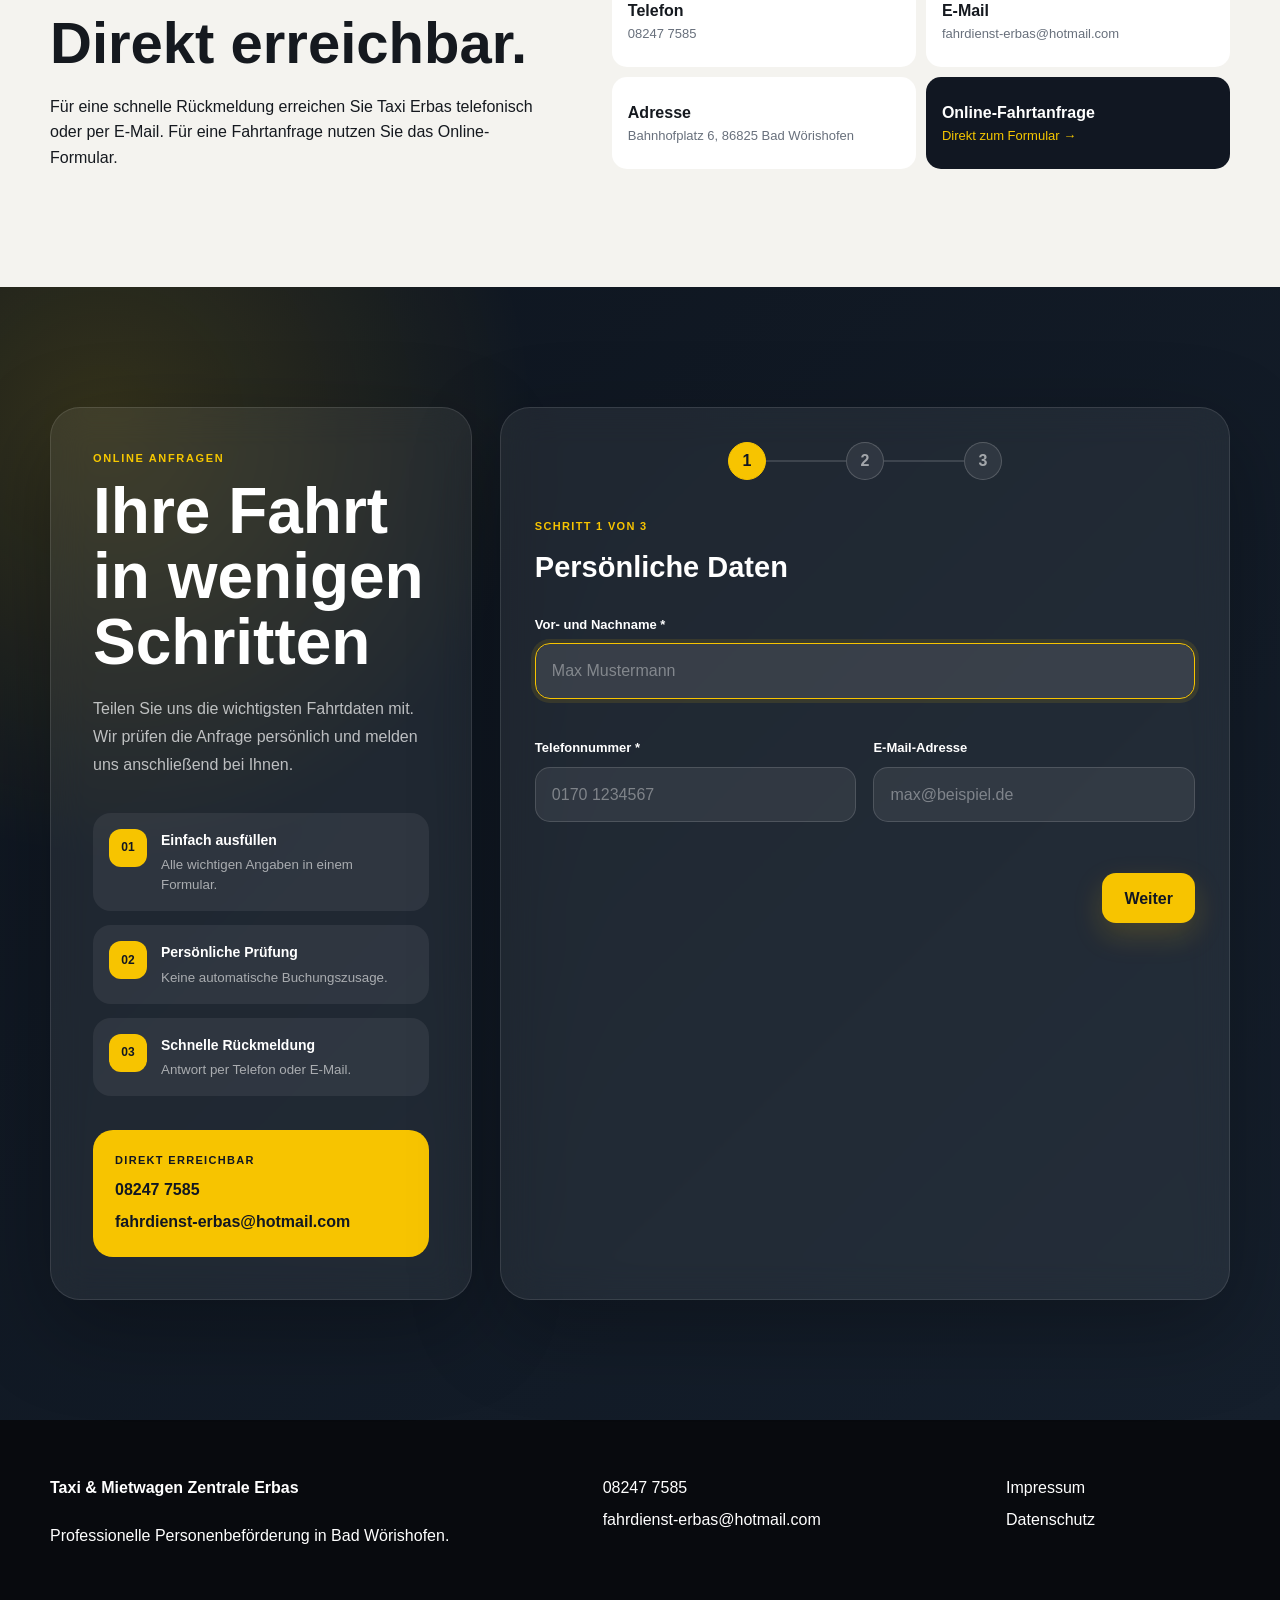
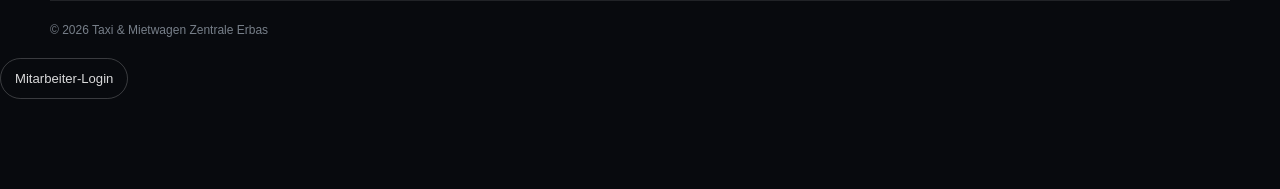
==== commit 48bee8ce: "Add files via upload" ====
--- a/index.html
+++ b/index.html
@@ -32,14 +32,14 @@
       <div class="hero-actions"><a class="btn primary" href="tel:+4982477585">Jetzt anrufen</a><a class="btn ghost" href="#kontakt">Fahrt anfragen</a></div>
       <div class="hero-facts"><span>Taxi bis 8 Personen</span><span>Rollstuhlfahrten</span><span>Krankenfahrten</span></div>
     </div>
-    <div class="hero-card reveal"><span>Direkter Kontakt</span><strong>08247 7585</strong><small>Bahnhofplatz 2 A<br>86825 Bad Wörishofen</small><a href="mailto:fahrdienst-erbas@hotmail.com">fahrdienst-erbas@hotmail.com</a></div>
+    <div class="hero-card reveal"><span>Direkter Kontakt</span><strong>08247 7585</strong><small>Bahnhofplatz 6<br>86825 Bad Wörishofen</small><a href="mailto:fahrdienst-erbas@hotmail.com">fahrdienst-erbas@hotmail.com</a></div>
   </div>
 </section>
 
 <section class="quick-contact"><div class="container quick-grid">
   <a href="tel:+4982477585"><b>Anrufen</b><span>08247 7585</span></a>
   <a href="mailto:fahrdienst-erbas@hotmail.com"><b>E-Mail</b><span>Fahrt anfragen</span></a>
-  <a href="#kontakt"><b>Standort</b><span>Bahnhofplatz 2 A</span></a>
+  <a href="#kontakt"><b>Standort</b><span>Bahnhofplatz 6</span></a>
 </div></section>
 
 <section class="section intro"><div class="container split">
@@ -51,7 +51,7 @@
   <div class="section-head"><div><span class="eyebrow dark">Leistungen</span><h2>Mobilität für viele Situationen.</h2></div><p>Alle Leistungen der aktuellen Wix-Seite wurden übernommen und neu strukturiert.</p></div>
   <div class="cards">
     <article><span>01</span><h3>Private & geschäftliche Fahrten</h3><p>Zuverlässige Beförderung im Alltag, zu Hotels, Terminen und Geschäftszielen.</p></article>
-    <article><span>02</span><h3>Krankenfahrten</h3><p>Arztfahrten, Dialyse, Bestrahlung, Chemotherapie, stationäre Aufnahme und Reha.</p></article>
+    <article class="service-medical"><span>02</span><h3>Krankenfahrten</h3><p>Arzt-, Dialyse-, Bestrahlungs- und Chemotherapiefahrten sowie Fahrten zur stationären Aufnahme und Reha.</p></article>
     <article><span>03</span><h3>Tagespflege</h3><p>Regelmäßige Fahrten zu Tagespflegeeinrichtungen und wieder nach Hause.</p></article>
     <article><span>04</span><h3>Rollstuhlfahrten</h3><p>Acht Fahrzeuge mit Rollstuhlumbauten ermöglichen sichere Beförderung.</p></article>
     <article><span>05</span><h3>Schülerbeförderung</h3><p>Fahrten für Schülerinnen, Schüler und Menschen mit Behinderung.</p></article>
@@ -287,10 +287,21 @@
 </section>
 
 
-<section class="section contact" id="kontakt"><div class="container contact-grid">
-  <div><span class="eyebrow dark">Kontakt</span><h2>Wir freuen uns, von Ihnen zu hören.</h2><p>Für eine direkte Fahrtanfrage rufen Sie am besten an. Alternativ können Sie eine E-Mail senden.</p><div class="contact-list"><a href="tel:+4982477585"><b>Telefon</b><span>08247 7585</span></a><a href="mailto:fahrdienst-erbas@hotmail.com"><b>E-Mail</b><span>fahrdienst-erbas@hotmail.com</span></a><div><b>Adresse</b><span>Bahnhofplatz 2 A, 86825 Bad Wörishofen</span></div></div></div>
-  <form class="contact-form" action="mailto:fahrdienst-erbas@hotmail.com" method="post" enctype="text/plain"><label>Name<input name="Name" required></label><label>E-Mail<input type="email" name="E-Mail" required></label><label>Betreff<input name="Betreff"></label><label>Nachricht<textarea name="Nachricht" rows="6" required></textarea></label><button class="btn primary" type="submit">Anfrage senden</button><small>Das Formular öffnet Ihr E-Mail-Programm.</small></form>
-</div></section>
+<section class="section contact contact-clean" id="kontakt">
+  <div class="container contact-clean-grid">
+    <div>
+      <span class="eyebrow dark">Kontakt</span>
+      <h2>Direkt erreichbar.</h2>
+      <p>Für eine schnelle Rückmeldung erreichen Sie Taxi Erbas telefonisch oder per E-Mail. Für eine Fahrtanfrage nutzen Sie das Online-Formular.</p>
+    </div>
+    <div class="contact-list contact-list-clean">
+      <a href="tel:+4982477585"><b>Telefon</b><span>08247 7585</span></a>
+      <a href="mailto:fahrdienst-erbas@hotmail.com"><b>E-Mail</b><span>fahrdienst-erbas@hotmail.com</span></a>
+      <div><b>Adresse</b><span>Bahnhofplatz 6, 86825 Bad Wörishofen</span></div>
+      <a class="contact-booking-link" href="#fahrtanfrage"><b>Online-Fahrtanfrage</b><span>Direkt zum Formular →</span></a>
+    </div>
+  </div>
+</section>
 </main>
 
 
--- a/assets/css/style.css
+++ b/assets/css/style.css
@@ -1546,3 +1546,25 @@
 .main-nav .nav-portal:hover{background:#fff;color:#111}
 .internal-portal-link{display:inline-flex;margin:18px auto 0;padding:9px 14px;border:1px solid rgba(255,255,255,.24);border-radius:999px;color:inherit;text-decoration:none;font-size:.82rem;opacity:.85}
 @media(max-width:900px){.main-nav .nav-portal{width:100%;justify-content:center;text-align:center;margin-top:8px}.internal-portal-link{margin-left:20px}}
+
+
+/* FINALPAKET – öffentliche Website */
+.services .cards article.service-medical{
+  position:relative;
+  overflow:hidden;
+  background:linear-gradient(145deg,#fff,#fffdf2);
+  border:1px solid rgba(156,121,0,.28);
+  box-shadow:0 14px 34px rgba(17,23,34,.08);
+}
+.services .cards article.service-medical:before{
+  content:"+";position:absolute;right:18px;top:10px;color:rgba(156,121,0,.10);font-size:72px;font-weight:900;line-height:1
+}
+.services .cards article.service-medical h3{color:#15191f;font-weight:900}
+.services .cards article.service-medical p{color:#4c535c;font-size:14px;line-height:1.65}
+.services .cards article.service-medical>span{color:#765d00;background:#fff6c8;padding:6px 9px;border-radius:999px;display:inline-flex}
+.contact-clean-grid{display:grid;grid-template-columns:.9fr 1.1fr;gap:56px;align-items:start}
+.contact-list-clean{margin-top:0;grid-template-columns:1fr 1fr}
+.contact-list-clean>*{min-height:92px;display:flex!important;flex-direction:column;justify-content:center}
+.contact-booking-link{background:#111722!important;color:#fff!important}
+.contact-booking-link span{color:#f6c700!important}
+@media(max-width:780px){.contact-clean-grid,.contact-list-clean{grid-template-columns:1fr}.contact-list-clean>*{min-height:auto}}
